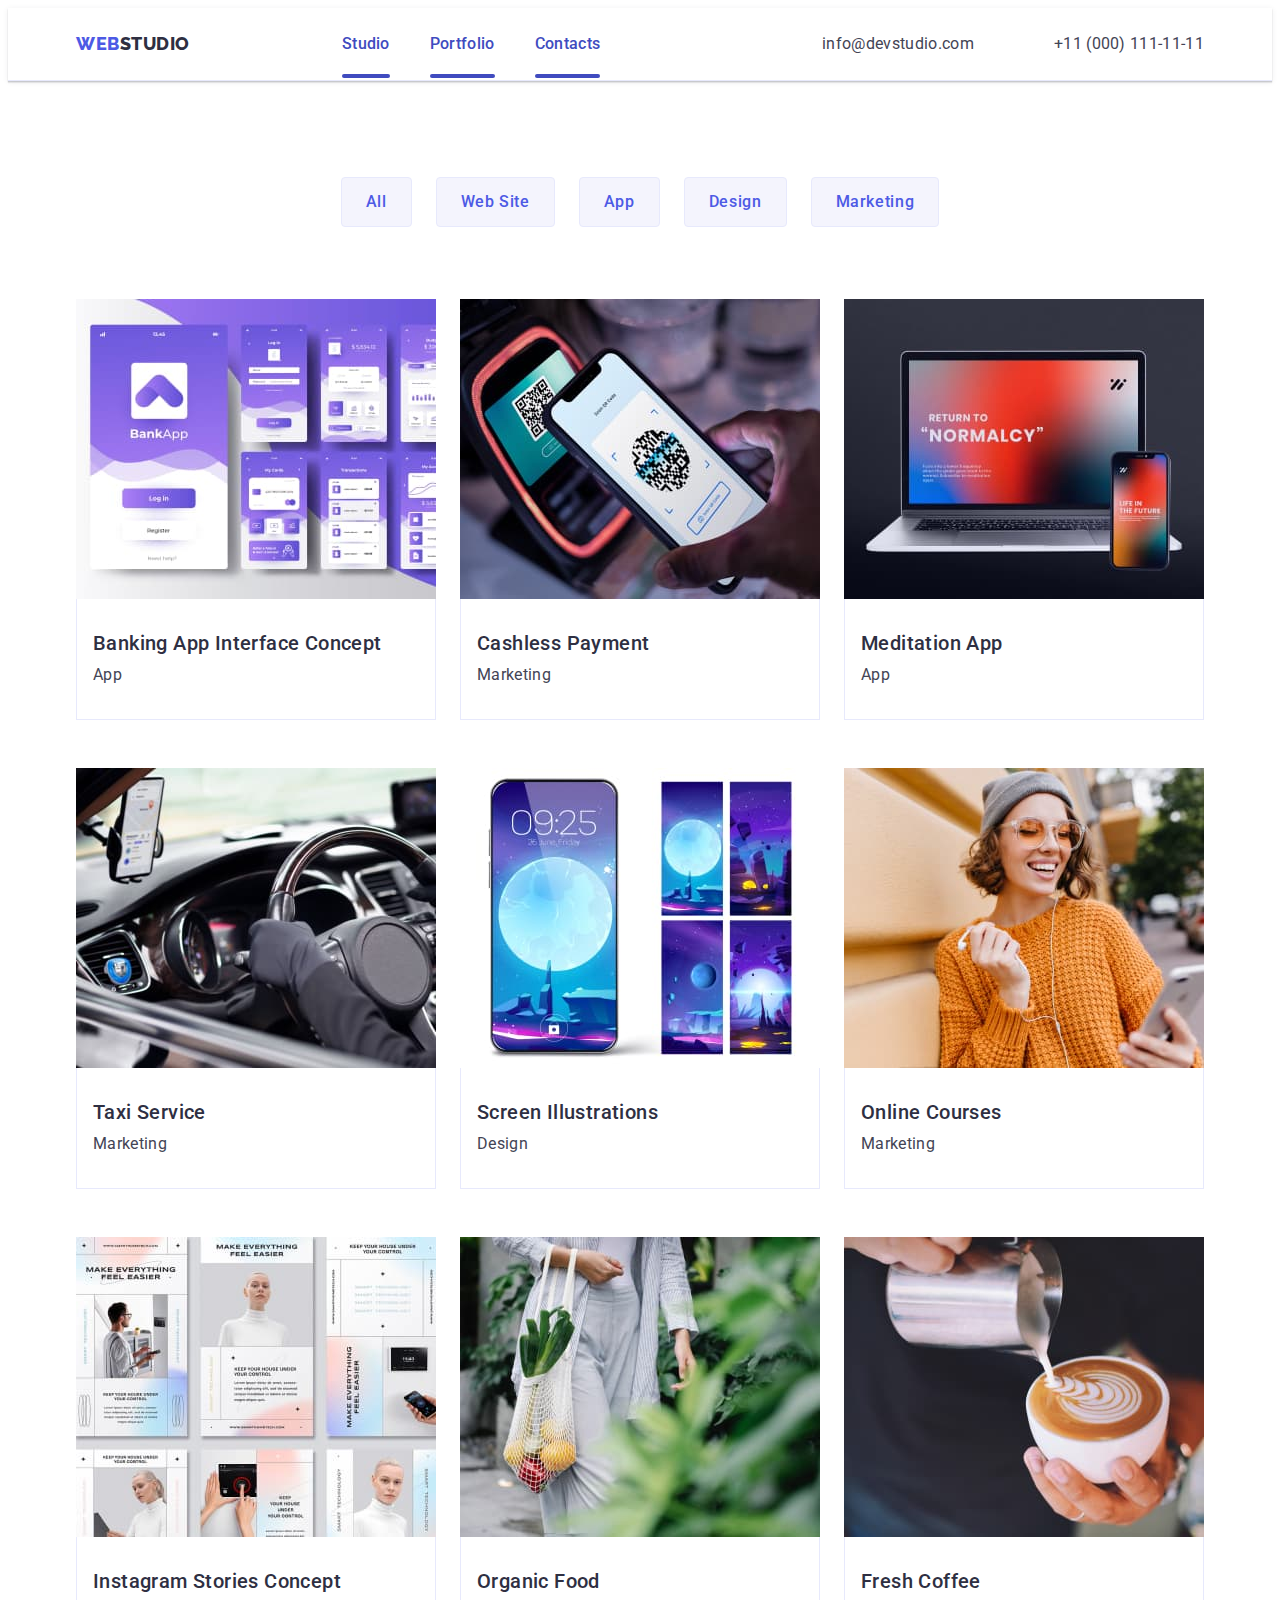
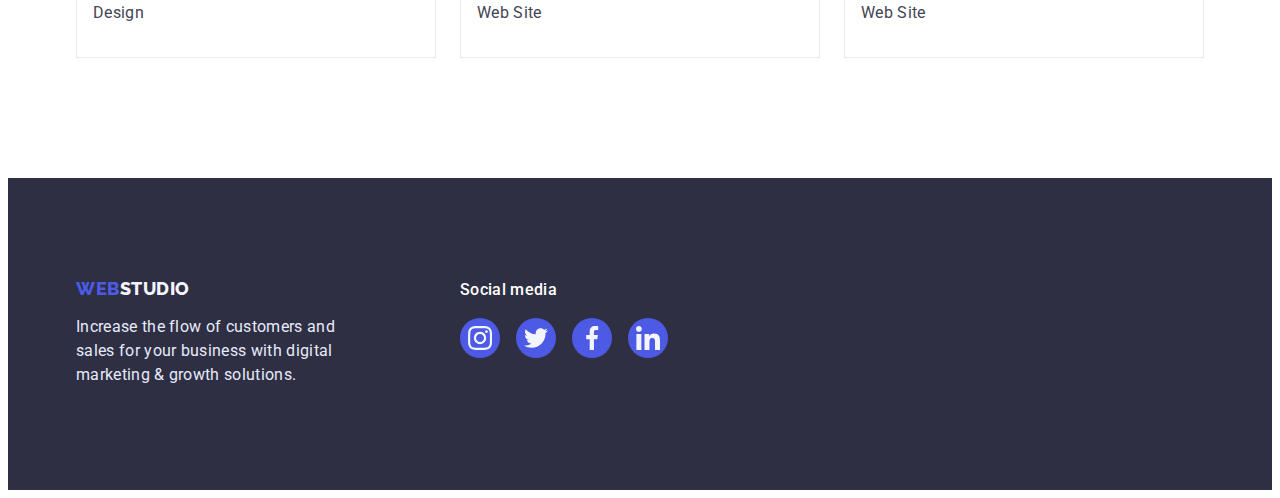
==== portfolio.html @ 4434b0e2 "Add files via upload" ====
<!DOCTYPE html>
<html lang="en">
  <head>
    <meta charset="UTF-8" />
    <meta http-equiv="X-UA-Compatible" content="IE=edge" />
    <meta name="viewport" content="width=device-width, initial-scale=1.0" />
    <title>WebStudio</title>
    <link rel="preconnect" href="https://fonts.googleapis.com" />
    <link rel="preconnect" href="https://fonts.gstatic.com" crossorigin />
    <link
      href="https://fonts.googleapis.com/css2?family=Roboto:wght@400;500;600;700&display=swap"
      rel="stylesheet"
    />
    <link rel="preconnect" href="https://fonts.googleapis.com" />
    <link rel="preconnect" href="https://fonts.gstatic.com" crossorigin />
    <link
      href="https://fonts.googleapis.com/css2?family=Raleway:wght@800&family=Roboto:wght@400;500;700&display=swap"
      rel="stylesheet"
    />
    <link
      rel="stylesheet"
      href="https://cdnjs.cloudflare.com/ajax/libs/modern-normalize/1.1.0/modern-normalize.min.css"
      integrity="sha512-wpPYUAdjBVSE4KJnH1VR1HeZfpl1ub8YT/NKx4PuQ5NmX2tKuGu6U/JRp5y+Y8XG2tV+wKQpNHVUX03MfMFn9Q=="
      crossorigin="anonymous"
      referrerpolicy="no-referrer"
    />
    <link rel="stylesheet" href="./css/styles.css" />
  </head>

  <body>
    <!-- header -->
    <header class="header">
      <div class="container header-container">
        <nav class="header-navigation">
          <a class="logo link" href="./index.html"
            >WEB <span class="logo-up-studio">Studio</span>
          </a>
          <ul class="header-list list">
            <li class="header-nav-item">
              <a class="header-nav-link link" href="./index.html">Studio</a>
            </li>
            <li class="header-nav-item">
              <a class="header-nav-link link" href="./portfolio.html"
                >Portfolio</a
              >
            </li>
            <li class="header-nav-item">
              <a class="header-nav-link link" href="">Contacts</a>
            </li>
          </ul>
        </nav>

        <address class="header-address">
          <ul class="header-list list">
            <li class="header-adrs-item">
              <a class="header-adrs-link link" href="mailto:info@devstudio.com"
                >info@devstudio.com</a
              >
            </li>
            <li class="header-adrs-item">
              <a class="header-adrs-link link" href="tel:+110001111111"
                >+11 (000) 111-11-11</a
              >
            </li>
          </ul>
        </address>
      </div>
    </header>

    <!-- main part -->
    <main>
      <!-- filter -->
      <section class="filter">
        <div class="container">
          <h1 hidden>Filter</h1>
          <ul class="filter-list list">
            <li><button class="filter-item" type="button">All</button></li>
            <li><button class="filter-item" type="button">Web Site</button></li>
            <li><button class="filter-item" type="button">App</button></li>
            <li><button class="filter-item" type="button">Design</button></li>
            <li>
              <button class="filter-item" type="button">Marketing</button>
            </li>
          </ul>

          <!-- projects -->
          <ul class="project-list list">
            <li class="project-item">
              <a class="project-link link" href="">
                <div class="project-wrapper">
                  <img
                    src="./images/portfolio-9.jpg"
                    alt="Banking App Interface Concept"
                    width="360"
                    height="300"
                  />
                  <p class="overlay">
                    14 Stylish and User-Friendly App Design Concepts · Task
                    Manager App · Calorie Tracker App · Exotic Fruit Ecommerce
                    App · Cloud Storage App
                  </p>
                </div>

                <div class="project-div">
                  <h2 class="project-head">Banking App Interface Concept</h2>
                  <p class="project-text">App</p>
                </div>
              </a>
            </li>

            <li class="project-item">
              <a href="" class="project-link link">
                <div class="project-wrapper">
                  <img
                    src="./images/portfolio-8.jpg"
                    alt="Cashless Payment"
                    width="360"
                    height="300"
                  />
                  <p class="overlay">
                    14 Stylish and User-Friendly App Design Concepts · Task
                    Manager App · Calorie Tracker App · Exotic Fruit Ecommerce
                    App · Cloud Storage App
                  </p>
                </div>

                <div class="project-div">
                  <h2 class="project-head">Cashless Payment</h2>
                  <p class="project-text">Marketing</p>
                </div>
              </a>
            </li>

            <li class="project-item">
              <a class="project-link link" href="">
                <div class="project-wrapper">
                  <img
                    src="./images/portfolio-7.jpg"
                    alt="Meditaion App"
                    width="360"
                    height="300"
                  />
                  <p class="overlay">
                    14 Stylish and User-Friendly App Design Concepts · Task
                    Manager App · Calorie Tracker App · Exotic Fruit Ecommerce
                    App · Cloud Storage App
                  </p>
                </div>
                <div class="project-div">
                  <h2 class="project-head">Meditation App</h2>
                  <p class="project-text">App</p>
                </div>
              </a>
            </li>

            <li class="project-item">
              <a class="project-link link" href="">
                <div class="project-wrapper">
                  <img
                    src="./images/portfolio-6.jpg"
                    alt="Taxi Service"
                    width="360"
                    height="300"
                  />
                  <p class="overlay">
                    14 Stylish and User-Friendly App Design Concepts · Task
                    Manager App · Calorie Tracker App · Exotic Fruit Ecommerce
                    App · Cloud Storage App
                  </p>
                </div>
                <div class="project-div">
                  <h2 class="project-head">Taxi Service</h2>
                  <p class="project-text">Marketing</p>
                </div>
              </a>
            </li>

            <li class="project-item">
              <a class="project-link link" href="">
                <div class="project-wrapper">
                  <img
                    src="./images/portfolio-5.jpg"
                    alt="Screen Illustrations"
                    width="360"
                    height="300"
                  />
                  <p class="overlay">
                    14 Stylish and User-Friendly App Design Concepts · Task
                    Manager App · Calorie Tracker App · Exotic Fruit Ecommerce
                    App · Cloud Storage App
                  </p>
                </div>
                <div class="project-div">
                  <h2 class="project-head">Screen Illustrations</h2>
                  <p class="project-text">Design</p>
                </div>
              </a>
            </li>
            <li class="project-item">
              <a class="project-link link" href="">
                <div class="project-wrapper">
                  <img
                    src="./images/portfolio-4.jpg"
                    alt="Online Courses"
                    width="360"
                    height="300"
                  />
                  <p class="overlay">
                    14 Stylish and User-Friendly App Design Concepts · Task
                    Manager App · Calorie Tracker App · Exotic Fruit Ecommerce
                    App · Cloud Storage App
                  </p>
                </div>
                <div class="project-div">
                  <h2 class="project-head">Online Courses</h2>
                  <p class="project-text">Marketing</p>
                </div>
              </a>
            </li>
            <li class="project-item">
              <a class="project-link link" href="">
                <div class="project-wrapper">
                  <img
                    src="./images/portfolio-3.jpg"
                    alt="Instagram Stories Concept"
                    width="360"
                    height="300"
                  />
                  <p class="overlay">
                    14 Stylish and User-Friendly App Design Concepts · Task
                    Manager App · Calorie Tracker App · Exotic Fruit Ecommerce
                    App · Cloud Storage App
                  </p>
                </div>
                <div class="project-div">
                  <h2 class="project-head">Instagram Stories Concept</h2>
                  <p class="project-text">Design</p>
                </div>
              </a>
            </li>
            <li class="project-item">
              <a class="project-link link" href="">
                <div class="project-wrapper">
                  <img
                    src="./images/portfolio-2.jpg"
                    alt="Organic Food"
                    width="360"
                    height="300"
                  />
                  <p class="overlay">
                    14 Stylish and User-Friendly App Design Concepts · Task
                    Manager App · Calorie Tracker App · Exotic Fruit Ecommerce
                    App · Cloud Storage App
                  </p>
                </div>
                <div class="project-div">
                  <h2 class="project-head">Organic Food</h2>
                  <p class="project-text">Web Site</p>
                </div>
              </a>
            </li>

            <li class="project-item">
              <a class="project-link link" href="">
                <div class="project-wrapper">
                  <img
                    src="./images/portfolio-1.jpg"
                    alt="Fresh Coffee"
                    width="360"
                    height="300"
                  />
                  <p class="overlay">
                    14 Stylish and User-Friendly App Design Concepts · Task
                    Manager App · Calorie Tracker App · Exotic Fruit Ecommerce
                    App · Cloud Storage App
                  </p>
                </div>
                <div class="project-div">
                  <h2 class="project-head">Fresh Coffee</h2>
                  <p class="project-text">Web Site</p>
                </div>
              </a>
            </li>
          </ul>
        </div>
      </section>
    </main>

    <!-- footer -->
    <footer class="footer">
      <div class="footer-container container">
        <div class="footer-div">
          <a class="logo link footer-logo" href="./index.html"
            >WEB <span class="logo-down-studio">Studio</span>
          </a>
          <p class="footer-par">
            Increase the flow of customers and sales for your business with
            digital marketing & growth solutions.
          </p>
        </div>

        <div class="footer-soc">
          <p class="soc-text">Social media</p>
          <ul class="footer-social-list list">
            <li class="footer-social-item">
              <a href="#" class="footer-social-link">
                <svg class="footer-social-icon" width="24" height="24">
                  <use href="./images/icons.svg#icon-instagram-2"></use>
                </svg>
              </a>
            </li>
            <li class="footer-social-item">
              <a href="#" class="footer-social-link">
                <svg class="footer-social-icon" width="24" height="24">
                  <use href="./images/icons.svg#icon-twitter-1"></use>
                </svg>
              </a>
            </li>
            <li class="footer-social-item">
              <a href="#" class="footer-social-link">
                <svg class="footer-social-icon" width="24" height="24">
                  <use href="./images/icons.svg#icon-facebook-1"></use>
                </svg>
              </a>
            </li>
            <li class="footer-social-item">
              <a href="#" class="footer-social-link">
                <svg class="footer-social-icon" width="24" height="24">
                  <use href="./images/icons.svg#icon-linkedin-1"></use>
                </svg>
              </a>
            </li>
          </ul>
        </div>
      </div>
    </footer>
  </body>
</html>
---- css/styles.css ----
* {
  box-sizing: border-box;
}

:root {
}

p,
h1,
h2,
h3,
h4,
h5,
h6 {
  margin: 0;
}

ul {
  margin: 0;
  padding-left: 0;
}

button {
  cursor: pointer;
}

address {
  font-style: normal;
}

img {
  display: block;
}

body {
  font-family: "Roboto", sans-serif;
  color: #434455;
  background-color: #ffffff;
}

.container {
  width: 1158px;
  padding-left: 15px;
  padding-right: 15px;
  margin: 0 auto;
}

.section {
  padding-top: 120px;
  padding-bottom: 120px;
}

/* Studio */
/* -------------HEADER------------- */

.header {
  display: flex;
  border-bottom: 1px solid #e7e9fc;
  box-shadow: 0px 2px 1px rgba(46, 47, 66, 0.08),
    0px 1px 1px rgba(46, 47, 66, 0.16), 0px 1px 6px rgba(46, 47, 66, 0.08);
}

.header-navigation {
  display: flex;
  align-items: center;
  margin-right: auto;
}

.header-container {
  display: flex;
  align-items: center;
}

.logo {
  font-family: "Raleway", sans-serif;
  font-style: normal;
  font-weight: 800;
  font-size: 18px;
  line-height: 1.17;
  display: flex;
  align-items: center;
  letter-spacing: 0.03em;
  text-transform: uppercase;
  color: #4d5ae5;
  margin-right: 76px;
}

.logo-up-studio {
  font-family: "Raleway", sans-serif;
  font-style: normal;
  font-weight: 800;
  font-size: 18px;
  line-height: 1.17;
  display: flex;
  align-items: center;
  letter-spacing: 0.03em;
  text-transform: uppercase;
  color: #2e2f42;
  margin-right: 76px;
}

.header-list {
  height: 72px;
  gap: 40px;
  display: flex;
  align-items: center;
}

.list {
  list-style: none;
}

.link {
  text-decoration: none;
}

.header-nav-link {
  position: relative;
  font-style: normal;
  font-weight: 500;
  font-size: 16px;
  line-height: 1.5;
  letter-spacing: 0.02em;
  color: #404bbf;
  padding: 24px 0;
  transition: color 250ms cubic-bezier(0.4, 0, 0.2, 1);
}

.header-nav-link:hover,
.header-nav-link:focus {
  font-style: normal;
  font-weight: 500;
  font-size: 16px;
  line-height: 1.5;
  letter-spacing: 0.02em;
  color: #404bbf;
}

.header-nav-link::after {
  content: "";
  position: absolute;
  left: 0;
  bottom: -1px;
  width: 100%;
  height: 4px;
  margin: 0;
  background-color: #404bbf;
  border-radius: 2px;
}

.header-nav-link::after {
  content: "";
  position: absolute;
  left: 0;
  bottom: -1px;
  width: 100%;
  height: 4px;
  margin: 0;
  background-color: #404bbf;
  border-radius: 2px;
}

.header-address {
  font-style: normal;
}

.header-adrs-item {
  margin-right: 40px;
}

.header-adrs-item:last-child {
  margin-right: 0;
}

.header-adrs-link {
  font-style: normal;
  font-weight: 400;
  font-size: 16px;
  line-height: 1.5;
  letter-spacing: 0.02em;
  color: #434455;
  transition: color 250ms cubic-bezier(0.4, 0, 0.2, 1);
}

.header-adrs-link:is(:hover, :focus) {
  font-style: normal;
  font-weight: 400;
  font-size: 16px;
  line-height: 1.5;
  letter-spacing: 0.02em;
  color: #404bbf;
}

/* -----------HERO------------- */

.hero {
  max-width: 1440px;
  margin: 0 auto;
  background-image: linear-gradient(
      rgba(46, 47, 66, 0.7),
      rgba(46, 47, 66, 0.7)
    ),
    url("../images/people-office-1.jpg");
  background-repeat: no-repeat;
  background-position: center;
  background-size: cover;
}

.hero-container {
  display: flex;
  flex-direction: column;
  align-items: center;
  padding: 188px 0;
}

.hero-header {
  font-style: normal;
  max-width: 496px;
  font-size: 56px;
  line-height: 1.07;
  text-align: center;
  letter-spacing: 0.02em;
  color: #ffffff;
  /* margin-bottom: 48px; */
  padding-bottom: 48px;
  /* padding-left: 316px;
  padding-right: 316px; */
}

.hero-button {
  font-family: inherit;
  font-weight: 500;
  font-size: 16px;
  line-height: 1.5;
  min-width: 169px;
  height: 56px;
  padding: 16px 32px;
  margin-left: 478px;
  margin-right: 478px;
  letter-spacing: 0.04em;
  color: #ffffff;
  background: #4d5ae5;
  box-shadow: 0px 4px 4px rgba(0, 0, 0, 0.15);
  border: none;
  border-radius: 4px;
  cursor: pointer;
  display: block;
  transition: background-color 250ms cubic-bezier(0.4, 0, 0.2, 1);
}

.hero-button:is(:hover, :focus) {
  background-color: #404bbf;
}

/* -----------SECTION 1------------- */

#section-first {
  padding-top: 120px;
  padding-bottom: 0;
}

.svg-item {
  width: 264px;
  height: 112px;
  background: #f4f4fd;
  border-radius: 4px;
  margin-bottom: 8px;
  display: flex;
  align-items: center;
  justify-content: center;
  background-repeat: no-repeat;
  background-position: center center;
}

.first-list {
  display: flex;
  gap: 24px;
}

.first-header {
  font-style: normal;
  font-weight: 500;
  font-size: 20px;
  line-height: 1.2;
  letter-spacing: 0.02em;
  color: #2e2f42;
  margin-bottom: 8px;
}

.first-par {
  width: 264px;
  font-size: 16px;
  line-height: 1.5;
  letter-spacing: 0.02em;
  color: #434455;
}

/* -----------SECTION 2------------- */

#section-second {
  padding-bottom: 120;
}

.second-head {
  font-style: normal;
  font-size: 36px;
  line-height: 1.11;
  text-align: center;
  letter-spacing: 0.02em;
  text-transform: capitalize;
  color: #2e2f42;
  margin-bottom: 72px;
}

.second-list {
  display: flex;
  gap: 24px;
}

.second-item {
  width: calc((100% - 48px) / 3);
}

.second-img {
  padding: 0px;
  border: 1px solid #e7e9fc;
}

/* -----------SECTION 3------------- */

#section-third {
  background: #f4f4fd;
  padding-top: 120px;
}

.third-list {
  display: flex;
  justify-content: center;
  gap: 24px;
}

.third-head {
  font-style: normal;
  font-size: 36px;
  line-height: 1.11;
  text-align: center;
  letter-spacing: 0.02em;
  text-transform: capitalize;
  color: #2e2f42;
  margin-bottom: 72px;
}

.third-item {
  width: calc((100% - 72px) / 4);
  background-color: #ffffff;
  display: flex;
  flex-direction: column;
  align-items: center;
  box-shadow: 0px 1px 6px rgba(46, 47, 66, 0.08),
    0px 1px 1px rgba(46, 47, 66, 0.16), 0px 2px 1px rgba(46, 47, 66, 0.08);
  border-radius: 0px 0px 4px 4px;
}

.third-text {
  min-width: 232px;
  padding: 32px 16px;
  display: flex;
  flex-direction: column;
}

.third-header {
  font-style: normal;
  font-weight: 500;
  font-size: 20px;
  line-height: 1.2;
  text-align: center;
  letter-spacing: 0.02em;
  color: #2e2f42;
  margin-bottom: 8px;
}

.third-par {
  font-size: 16px;
  line-height: 1.5;
  text-align: center;
  letter-spacing: 0.02em;
  color: #434455;
  margin-bottom: 8px;
}

.social-list {
  height: 40px;
  display: flex;
  align-items: center;
  justify-content: center;
  gap: 24px;
}

.social-list-link {
  width: 40px;
  height: 40px;
  background-color: #4d5ae5;
  padding: 12px;
  border-radius: 50%;
  display: inline-block;
  display: flex;
  align-items: center;
  justify-content: center;
  transition: background-color 250ms cubic-bezier(0.4, 0, 0.2, 1);
}

.social-list-link:is(:hover, :focus) {
  background-color: #404bbf;
}

.social-list-icon {
  fill: #f4f4fd;
}

/* ----------SECTION 4----------- */

.fourth-head {
  font-style: normal;
  font-size: 36px;
  line-height: 1.11;
  text-align: center;
  letter-spacing: 0.02em;
  text-transform: capitalize;
  color: #2e2f42;
  margin-bottom: 72px;
}

.fourth-list {
  display: flex;
  align-items: center;
  gap: 24px;
}

.fourth-item {
  width: calc((100% - 120px) / 6);
  height: 88px;
}

.fourth-link {
  width: 100%;
  height: 100%;
  border: 1px solid #8e8f99;
  border-radius: 4px;
  display: flex;
  justify-content: center;
  align-items: center;
  color: #8e8f99;
  transition: border-color 250ms cubic-bezier(0.4, 0, 0.2, 1),
    color 250ms cubic-bezier(0.4, 0, 0.2, 1);
}

.fourth-link:is(:hover, :focus) {
  border-color: #404bbf;
  color: #404bbf;
}

.fourth-svgs {
  width: 100%;
  height: 100%;
  fill: currentColor;
}

/* -----------FOOTER------------- */

.footer {
  background: #2e2f42;
  height: 312px;
  padding: 100px 0;
  margin: 0 auto;
}

.footer-container {
  display: flex;
  align-items: baseline;
}

.footer-div {
  height: 112px;
  margin-right: 120px;
}

.footer-logo {
  margin-bottom: 16px;
}

.logo-down-studio {
  font-family: "Raleway", sans-serif;
  font-style: normal;
  font-weight: 800;
  font-size: 18px;
  line-height: 1.17;
  display: flex;
  align-items: center;
  letter-spacing: 0.03em;
  text-transform: uppercase;
  color: #f4f4fd;
}

.footer-par {
  max-width: 264px;
  font-size: 16px;
  line-height: 1.5;
  letter-spacing: 0.02em;
  color: #e7e9fc;
  margin-top: 16px;
}

.soc-text {
  font-style: normal;
  font-weight: 500;
  font-size: 16px;
  line-height: 1.5;
  letter-spacing: 0.02em;
  color: #ffffff;
  margin-bottom: 16px;
}

.footer-social-list {
  gap: 16px;
  height: 40px;
  display: flex;
  align-items: center;
}

.footer-social-item {
  width: 40px;
  height: 40px;
}

.footer-social-link {
  width: 100%;
  height: 100%;
  background-color: #4d5ae5;
  border-radius: 50%;
  padding: 8px;
  display: flex;
  align-items: center;
  justify-content: center;
  transition: background-color 250ms cubic-bezier(0.4, 0, 0.2, 1);
}

.footer-social-link:is(:hover, :focus) {
  background-color: #31d0aa;
}

.footer-social-icon {
  fill: #f4f4fd;
}

/* Portfolio */
/* -----------FILTER------------- */

.filter {
  padding: 96px 0 120px;
}

.filter-list {
  display: flex;
  flex-direction: row;
  margin-bottom: 72px;
  justify-content: center;
  gap: 24px;
}

.filter-item {
  font-family: "Roboto", sans-serif;
  font-style: normal;
  font-weight: 500;
  font-size: 16px;
  line-height: 1.5;
  display: flex;
  align-items: center;
  text-align: center;
  letter-spacing: 0.04em;
  background: #f4f4fd;
  color: #4d5ae5;
  border: 1px solid #e7e9fc;
  border-radius: 4px;
  padding: 12px 24px;
  transition: color 250ms cubic-bezier(0.4, 0, 0.2, 1),
    background-color 250ms cubic-bezier(0.4, 0, 0.2, 1),
    border-color 250ms cubic-bezier(0.4, 0, 0.2, 1),
    box-shadow 250ms cubic-bezier(0.4, 0, 0.2, 1);
}

.filter-item:is(:hover, :focus) {
  font-family: "Roboto", sans-serif;
  font-style: normal;
  font-weight: 500;
  font-size: 16px;
  line-height: 1.5;
  display: flex;
  align-items: center;
  text-align: center;
  letter-spacing: 0.04em;
  background-color: #404bbf;
  color: #ffffff;
  cursor: pointer;
  border: 1px solid transparent;
  box-shadow: 0px 3px 1px rgba(0, 0, 0, 0.1), 0px 2px 1px rgba(0, 0, 0, 0.08),
    0px 2px 2px rgba(0, 0, 0, 0.12);
}

/* -----------PROJECTS------------- */

.project-list {
  display: flex;
  flex-wrap: wrap;
  margin-top: 72px;
  column-gap: 24px;
  row-gap: 48px;
}

.project-item {
  width: calc((100% - 48px) / 3);
}

.project-link {
  display: block;
  box-shadow: none;
  transition: box-shadow 250ms cubic-bezier(0.4, 0, 0.2, 1);
}

.project-link:is(:hover, :focus) {
  box-shadow: 0px 1px 6px rgba(46, 47, 66, 0.08),
    0px 1px 1px rgba(46, 47, 66, 0.16), 0px 2px 1px rgba(46, 47, 66, 0.08);
}

.project-div {
  padding: 32px 16px;
  border: 1px solid #e7e9fc;
  border-top: none;
}

.project-head {
  font-style: normal;
  font-weight: 500;
  font-size: 20px;
  line-height: 1.2;
  letter-spacing: 0.02em;
  color: #2e2f42;
  margin-bottom: 8px;
}

.project-text {
  font-size: 16px;
  line-height: 1.5;
  letter-spacing: 0.02em;
  color: #434455;
}

/* --------ANIMATION------------ */

.project-wrapper {
  position: relative;
  overflow: hidden;
}

.overlay {
  position: absolute;
  top: 0;
  left: 0;
  width: 100%;
  height: 100%;
  padding: 40px 32px;
  background-color: #4d5ae5;
  color: #fff;
  font-style: normal;
  font-weight: 400;
  font-size: 16px;
  line-height: 1.5;
  letter-spacing: 0.02em;
  color: #f4f4fd;
  overflow: auto;
  transform: translateY(100%);
  transition: transform 250ms cubic-bezier(0.4, 0, 0.2, 1);
}

.project-link:focus .overlay {
  transform: translateY(0%);
}

.project-link:hover .overlay {
  transform: translateY(0%);
}

/* ---------BACKDROP-MODAL---------- */

.backdrop {
  position: fixed;
  top: 0;
  left: 0;
  width: 100%;
  height: 100%;
  background: rgba(46, 47, 66, 0.4);
  opacity: 1;
  visibility: visible;
  pointer-events: auto;
  transition: opacity 250ms cubic-bezier(0.4, 0, 0.2, 1),
    visibility 250ms cubic-bezier(0.4, 0, 0.2, 1);
}

.modal {
  position: absolute;
  width: 408px;
  min-height: 584px;
  top: 50%;
  left: 50%;
  transform: translate(-50%, -50%);
  background: #fcfcfc;
  box-shadow: 0px 1px 1px rgba(0, 0, 0, 0.14), 0px 1px 3px rgba(0, 0, 0, 0.12),
    0px 2px 1px rgba(0, 0, 0, 0.2);
  border-radius: 4px;
  display: flex;
  justify-content: flex-end;
  transition: transform 250ms cubic-bezier(0.4, 0, 0.2, 1);
}

.modal-close-btn {
  position: absolute;
  padding: 0;
  top: 24px;
  right: 24px;
  border: none;
  width: 24px;
  height: 24px;
  background-color: #e7e9fc;
  border: 1px solid rgba(0, 0, 0, 0.1);
  border-radius: 50%;
  display: flex;
  align-items: center;
  justify-content: center;
  transition: background-color 250ms cubic-bezier(0.4, 0, 0.2, 1),
    border 250ms cubic-bezier(0.4, 0, 0.2, 1);
}
.modal-close-btn:hover,
.modal-close-btn:focus {
  background-color: #404bbf;
  border: none;
}

.modal-close-btn:hover .modal-icon,
.modal-close-btn:focus .modal-icon {
  fill: #ffffff;
}

.modal-icon {
  fill: #2e2f42;
  border: none;
  border-radius: 50%;
  transition: fill 250ms cubic-bezier(0.4, 0, 0.2, 1);
}

.is-hidden {
  opacity: 0;
  visibility: hidden;
  pointer-events: none;
}

/* пример смены цвета при наведении на елемент
.header-link:hover{
    color: blue;
} 
пример смены цвета при зажимании елемента
.header-link:focus{
  color: blue;
}
это же, но компактнее
.header-link:is(:hover, :focus) {
  color: blue;
}

или
.header-link:hover,
.header-link:focus {
  color: blue;
}

У рядкових і рядково-блокових елементів є 
правий або, у разі зображень, нижній проміжок. 
Це не margin або padding, а буквально порожнє 
місце - особливість того, як браузер розташовує 
рядковий контент в рядку.

Проміжок рядкових елементів
Величина цього проміжку визначається розміром 
тексту найближчого предка з явно встановленим 
значенням або, якщо такий предок відсутній, 
використовується розмір шрифту браузера за 
замовчуванням - 16px. Тому у кнопок, посилань, 
спанів, полів введення та інших рядкових 
елементів за замовчуванням буде проміжок 
4px - 1/4 розміру шрифту найближчого предка.
*/
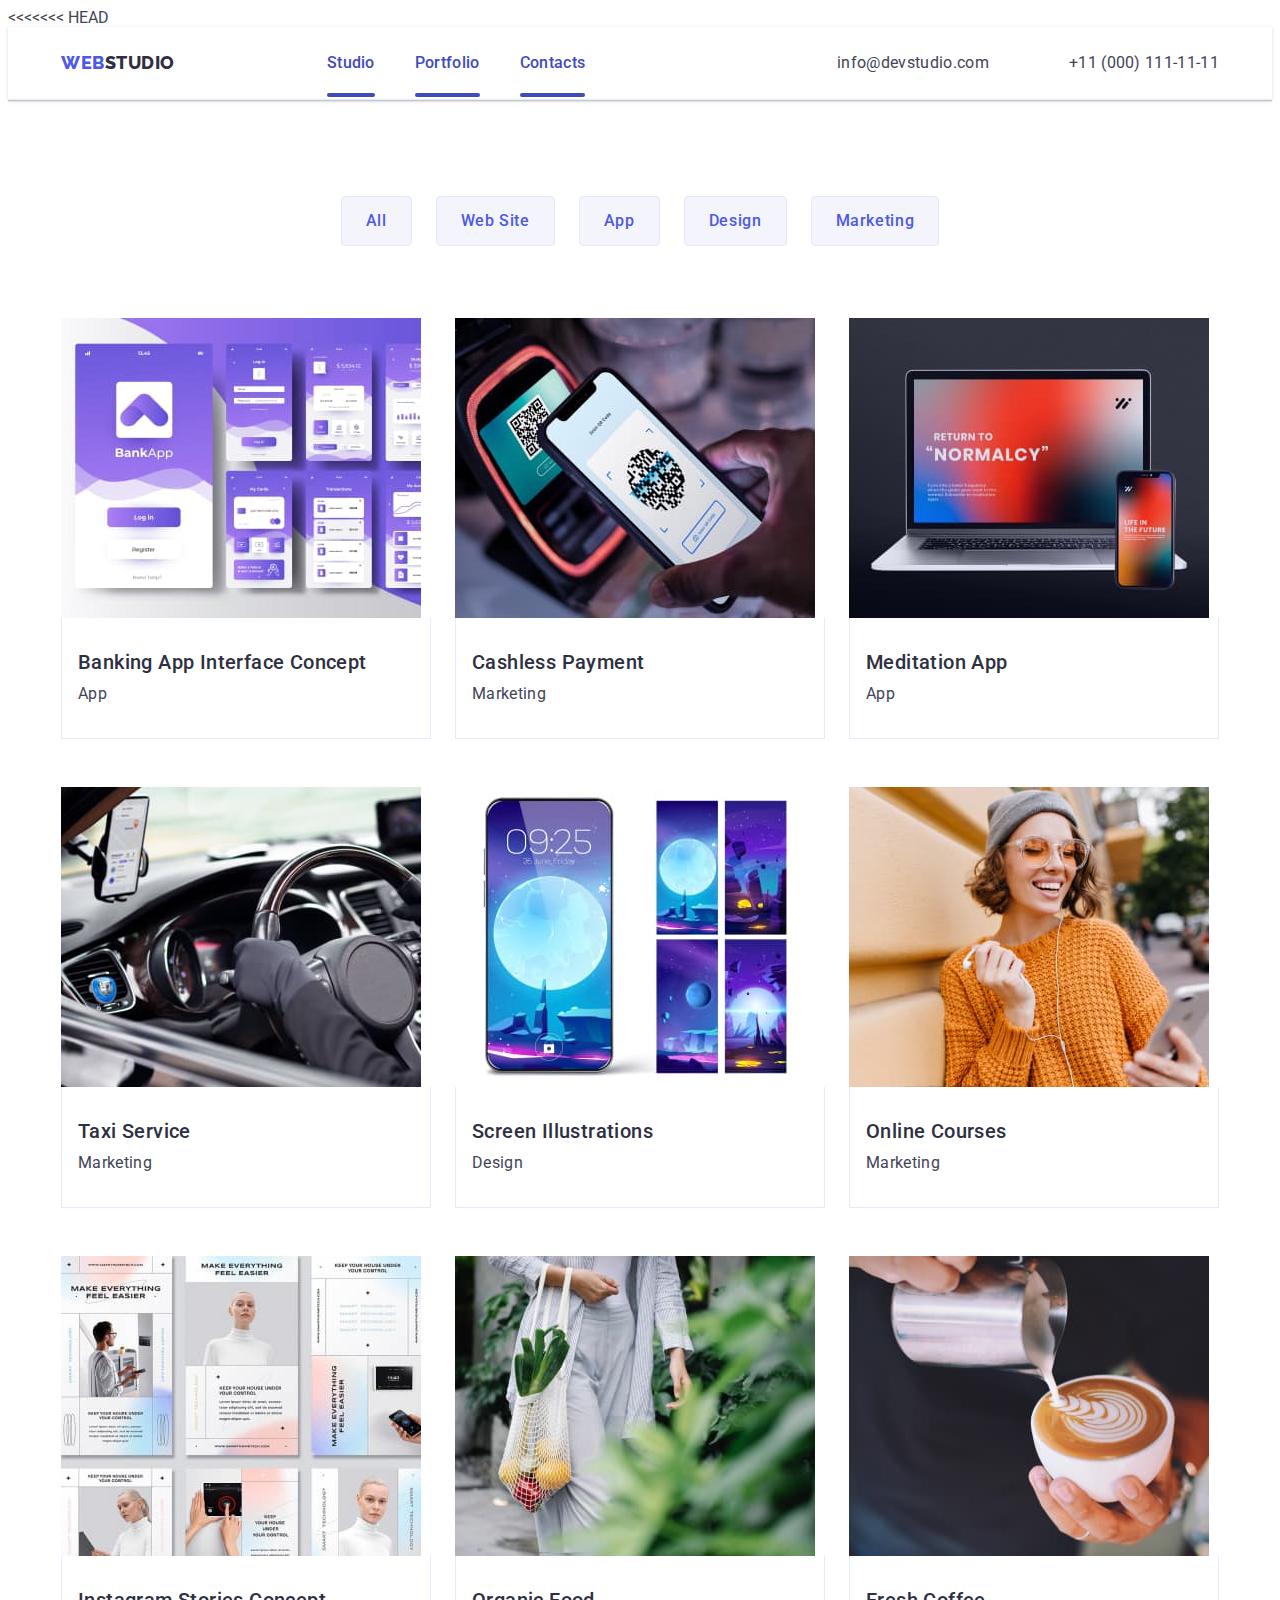
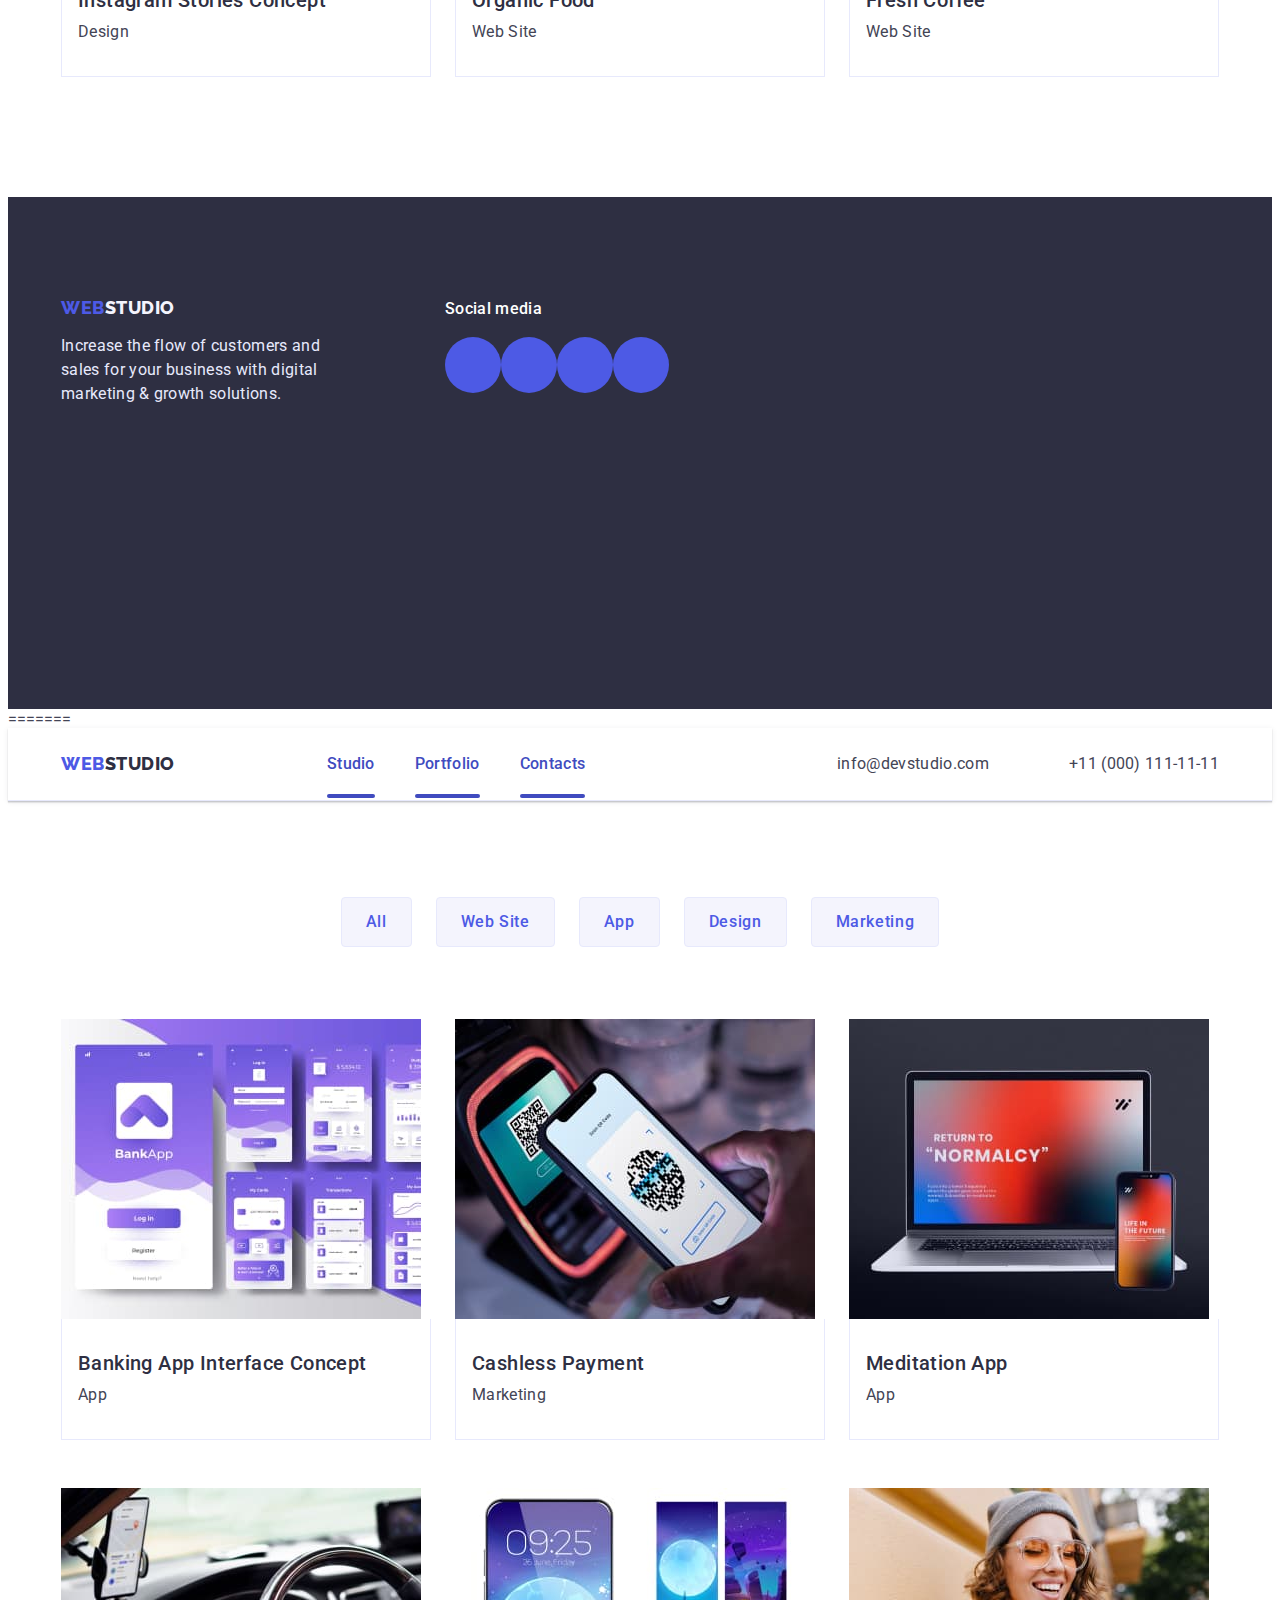
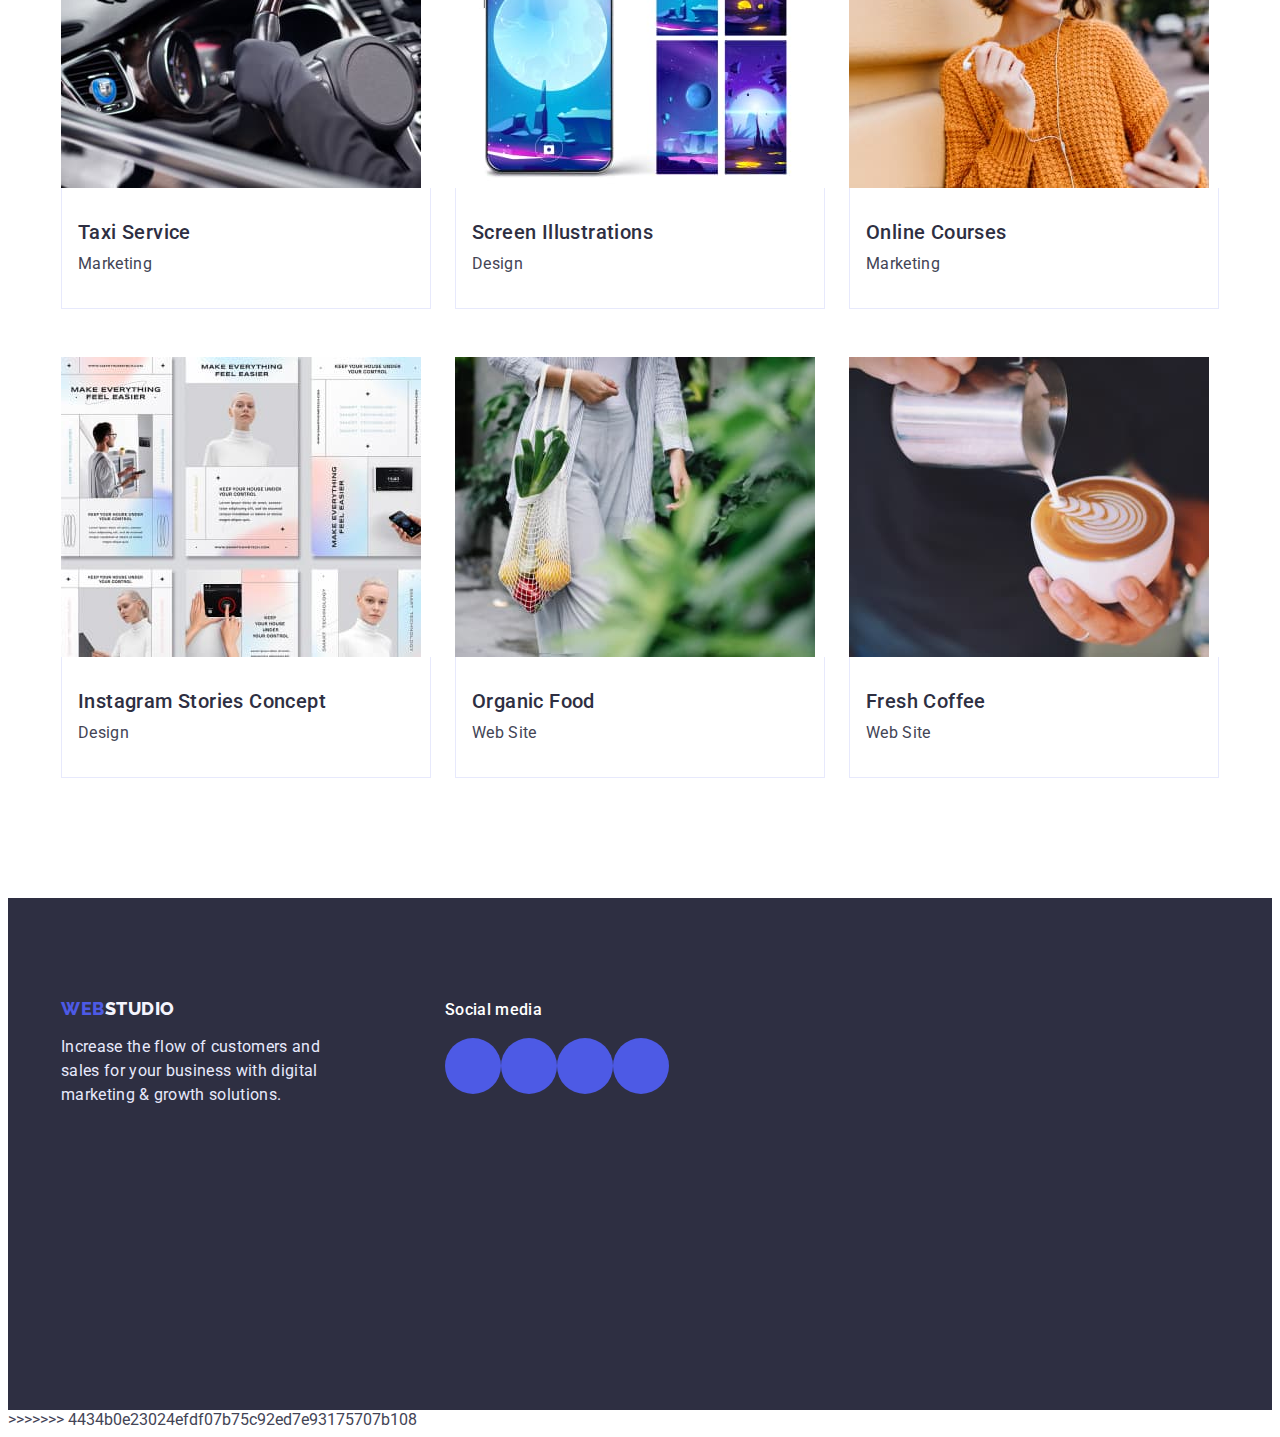
==== commit e4f2fb1c: "Merge branch 'main' of https://github.com/Volerian/goit-markup-hw-06" ====
--- a/portfolio.html
+++ b/portfolio.html
@@ -1,338 +1,679 @@
-<!DOCTYPE html>
-<html lang="en">
-  <head>
-    <meta charset="UTF-8" />
-    <meta http-equiv="X-UA-Compatible" content="IE=edge" />
-    <meta name="viewport" content="width=device-width, initial-scale=1.0" />
-    <title>WebStudio</title>
-    <link rel="preconnect" href="https://fonts.googleapis.com" />
-    <link rel="preconnect" href="https://fonts.gstatic.com" crossorigin />
-    <link
-      href="https://fonts.googleapis.com/css2?family=Roboto:wght@400;500;600;700&display=swap"
-      rel="stylesheet"
-    />
-    <link rel="preconnect" href="https://fonts.googleapis.com" />
-    <link rel="preconnect" href="https://fonts.gstatic.com" crossorigin />
-    <link
-      href="https://fonts.googleapis.com/css2?family=Raleway:wght@800&family=Roboto:wght@400;500;700&display=swap"
-      rel="stylesheet"
-    />
-    <link
-      rel="stylesheet"
-      href="https://cdnjs.cloudflare.com/ajax/libs/modern-normalize/1.1.0/modern-normalize.min.css"
-      integrity="sha512-wpPYUAdjBVSE4KJnH1VR1HeZfpl1ub8YT/NKx4PuQ5NmX2tKuGu6U/JRp5y+Y8XG2tV+wKQpNHVUX03MfMFn9Q=="
-      crossorigin="anonymous"
-      referrerpolicy="no-referrer"
-    />
-    <link rel="stylesheet" href="./css/styles.css" />
-  </head>
-
-  <body>
-    <!-- header -->
-    <header class="header">
-      <div class="container header-container">
-        <nav class="header-navigation">
-          <a class="logo link" href="./index.html"
-            >WEB <span class="logo-up-studio">Studio</span>
-          </a>
-          <ul class="header-list list">
-            <li class="header-nav-item">
-              <a class="header-nav-link link" href="./index.html">Studio</a>
-            </li>
-            <li class="header-nav-item">
-              <a class="header-nav-link link" href="./portfolio.html"
-                >Portfolio</a
-              >
-            </li>
-            <li class="header-nav-item">
-              <a class="header-nav-link link" href="">Contacts</a>
-            </li>
-          </ul>
-        </nav>
-
-        <address class="header-address">
-          <ul class="header-list list">
-            <li class="header-adrs-item">
-              <a class="header-adrs-link link" href="mailto:info@devstudio.com"
-                >info@devstudio.com</a
-              >
-            </li>
-            <li class="header-adrs-item">
-              <a class="header-adrs-link link" href="tel:+110001111111"
-                >+11 (000) 111-11-11</a
-              >
-            </li>
-          </ul>
-        </address>
-      </div>
-    </header>
-
-    <!-- main part -->
-    <main>
-      <!-- filter -->
-      <section class="filter">
-        <div class="container">
-          <h1 hidden>Filter</h1>
-          <ul class="filter-list list">
-            <li><button class="filter-item" type="button">All</button></li>
-            <li><button class="filter-item" type="button">Web Site</button></li>
-            <li><button class="filter-item" type="button">App</button></li>
-            <li><button class="filter-item" type="button">Design</button></li>
-            <li>
-              <button class="filter-item" type="button">Marketing</button>
-            </li>
-          </ul>
-
-          <!-- projects -->
-          <ul class="project-list list">
-            <li class="project-item">
-              <a class="project-link link" href="">
-                <div class="project-wrapper">
-                  <img
-                    src="./images/portfolio-9.jpg"
-                    alt="Banking App Interface Concept"
-                    width="360"
-                    height="300"
-                  />
-                  <p class="overlay">
-                    14 Stylish and User-Friendly App Design Concepts · Task
-                    Manager App · Calorie Tracker App · Exotic Fruit Ecommerce
-                    App · Cloud Storage App
-                  </p>
-                </div>
-
-                <div class="project-div">
-                  <h2 class="project-head">Banking App Interface Concept</h2>
-                  <p class="project-text">App</p>
-                </div>
-              </a>
-            </li>
-
-            <li class="project-item">
-              <a href="" class="project-link link">
-                <div class="project-wrapper">
-                  <img
-                    src="./images/portfolio-8.jpg"
-                    alt="Cashless Payment"
-                    width="360"
-                    height="300"
-                  />
-                  <p class="overlay">
-                    14 Stylish and User-Friendly App Design Concepts · Task
-                    Manager App · Calorie Tracker App · Exotic Fruit Ecommerce
-                    App · Cloud Storage App
-                  </p>
-                </div>
-
-                <div class="project-div">
-                  <h2 class="project-head">Cashless Payment</h2>
-                  <p class="project-text">Marketing</p>
-                </div>
-              </a>
-            </li>
-
-            <li class="project-item">
-              <a class="project-link link" href="">
-                <div class="project-wrapper">
-                  <img
-                    src="./images/portfolio-7.jpg"
-                    alt="Meditaion App"
-                    width="360"
-                    height="300"
-                  />
-                  <p class="overlay">
-                    14 Stylish and User-Friendly App Design Concepts · Task
-                    Manager App · Calorie Tracker App · Exotic Fruit Ecommerce
-                    App · Cloud Storage App
-                  </p>
-                </div>
-                <div class="project-div">
-                  <h2 class="project-head">Meditation App</h2>
-                  <p class="project-text">App</p>
-                </div>
-              </a>
-            </li>
-
-            <li class="project-item">
-              <a class="project-link link" href="">
-                <div class="project-wrapper">
-                  <img
-                    src="./images/portfolio-6.jpg"
-                    alt="Taxi Service"
-                    width="360"
-                    height="300"
-                  />
-                  <p class="overlay">
-                    14 Stylish and User-Friendly App Design Concepts · Task
-                    Manager App · Calorie Tracker App · Exotic Fruit Ecommerce
-                    App · Cloud Storage App
-                  </p>
-                </div>
-                <div class="project-div">
-                  <h2 class="project-head">Taxi Service</h2>
-                  <p class="project-text">Marketing</p>
-                </div>
-              </a>
-            </li>
-
-            <li class="project-item">
-              <a class="project-link link" href="">
-                <div class="project-wrapper">
-                  <img
-                    src="./images/portfolio-5.jpg"
-                    alt="Screen Illustrations"
-                    width="360"
-                    height="300"
-                  />
-                  <p class="overlay">
-                    14 Stylish and User-Friendly App Design Concepts · Task
-                    Manager App · Calorie Tracker App · Exotic Fruit Ecommerce
-                    App · Cloud Storage App
-                  </p>
-                </div>
-                <div class="project-div">
-                  <h2 class="project-head">Screen Illustrations</h2>
-                  <p class="project-text">Design</p>
-                </div>
-              </a>
-            </li>
-            <li class="project-item">
-              <a class="project-link link" href="">
-                <div class="project-wrapper">
-                  <img
-                    src="./images/portfolio-4.jpg"
-                    alt="Online Courses"
-                    width="360"
-                    height="300"
-                  />
-                  <p class="overlay">
-                    14 Stylish and User-Friendly App Design Concepts · Task
-                    Manager App · Calorie Tracker App · Exotic Fruit Ecommerce
-                    App · Cloud Storage App
-                  </p>
-                </div>
-                <div class="project-div">
-                  <h2 class="project-head">Online Courses</h2>
-                  <p class="project-text">Marketing</p>
-                </div>
-              </a>
-            </li>
-            <li class="project-item">
-              <a class="project-link link" href="">
-                <div class="project-wrapper">
-                  <img
-                    src="./images/portfolio-3.jpg"
-                    alt="Instagram Stories Concept"
-                    width="360"
-                    height="300"
-                  />
-                  <p class="overlay">
-                    14 Stylish and User-Friendly App Design Concepts · Task
-                    Manager App · Calorie Tracker App · Exotic Fruit Ecommerce
-                    App · Cloud Storage App
-                  </p>
-                </div>
-                <div class="project-div">
-                  <h2 class="project-head">Instagram Stories Concept</h2>
-                  <p class="project-text">Design</p>
-                </div>
-              </a>
-            </li>
-            <li class="project-item">
-              <a class="project-link link" href="">
-                <div class="project-wrapper">
-                  <img
-                    src="./images/portfolio-2.jpg"
-                    alt="Organic Food"
-                    width="360"
-                    height="300"
-                  />
-                  <p class="overlay">
-                    14 Stylish and User-Friendly App Design Concepts · Task
-                    Manager App · Calorie Tracker App · Exotic Fruit Ecommerce
-                    App · Cloud Storage App
-                  </p>
-                </div>
-                <div class="project-div">
-                  <h2 class="project-head">Organic Food</h2>
-                  <p class="project-text">Web Site</p>
-                </div>
-              </a>
-            </li>
-
-            <li class="project-item">
-              <a class="project-link link" href="">
-                <div class="project-wrapper">
-                  <img
-                    src="./images/portfolio-1.jpg"
-                    alt="Fresh Coffee"
-                    width="360"
-                    height="300"
-                  />
-                  <p class="overlay">
-                    14 Stylish and User-Friendly App Design Concepts · Task
-                    Manager App · Calorie Tracker App · Exotic Fruit Ecommerce
-                    App · Cloud Storage App
-                  </p>
-                </div>
-                <div class="project-div">
-                  <h2 class="project-head">Fresh Coffee</h2>
-                  <p class="project-text">Web Site</p>
-                </div>
-              </a>
-            </li>
-          </ul>
-        </div>
-      </section>
-    </main>
-
-    <!-- footer -->
-    <footer class="footer">
-      <div class="footer-container container">
-        <div class="footer-div">
-          <a class="logo link footer-logo" href="./index.html"
-            >WEB <span class="logo-down-studio">Studio</span>
-          </a>
-          <p class="footer-par">
-            Increase the flow of customers and sales for your business with
-            digital marketing & growth solutions.
-          </p>
-        </div>
-
-        <div class="footer-soc">
-          <p class="soc-text">Social media</p>
-          <ul class="footer-social-list list">
-            <li class="footer-social-item">
-              <a href="#" class="footer-social-link">
-                <svg class="footer-social-icon" width="24" height="24">
-                  <use href="./images/icons.svg#icon-instagram-2"></use>
-                </svg>
-              </a>
-            </li>
-            <li class="footer-social-item">
-              <a href="#" class="footer-social-link">
-                <svg class="footer-social-icon" width="24" height="24">
-                  <use href="./images/icons.svg#icon-twitter-1"></use>
-                </svg>
-              </a>
-            </li>
-            <li class="footer-social-item">
-              <a href="#" class="footer-social-link">
-                <svg class="footer-social-icon" width="24" height="24">
-                  <use href="./images/icons.svg#icon-facebook-1"></use>
-                </svg>
-              </a>
-            </li>
-            <li class="footer-social-item">
-              <a href="#" class="footer-social-link">
-                <svg class="footer-social-icon" width="24" height="24">
-                  <use href="./images/icons.svg#icon-linkedin-1"></use>
-                </svg>
-              </a>
-            </li>
-          </ul>
-        </div>
-      </div>
-    </footer>
-  </body>
-</html>
+<<<<<<< HEAD
+<!DOCTYPE html>
+<html lang="en">
+  <head>
+    <meta charset="UTF-8" />
+    <meta http-equiv="X-UA-Compatible" content="IE=edge" />
+    <meta name="viewport" content="width=device-width, initial-scale=1.0" />
+    <title>WebStudio</title>
+    <link rel="preconnect" href="https://fonts.googleapis.com" />
+    <link rel="preconnect" href="https://fonts.gstatic.com" crossorigin />
+    <link
+      href="https://fonts.googleapis.com/css2?family=Roboto:wght@400;500;600;700&display=swap"
+      rel="stylesheet"
+    />
+    <link rel="preconnect" href="https://fonts.googleapis.com" />
+    <link rel="preconnect" href="https://fonts.gstatic.com" crossorigin />
+    <link
+      href="https://fonts.googleapis.com/css2?family=Raleway:wght@800&family=Roboto:wght@400;500;700&display=swap"
+      rel="stylesheet"
+    />
+    <link
+      rel="stylesheet"
+      href="https://cdnjs.cloudflare.com/ajax/libs/modern-normalize/1.1.0/modern-normalize.min.css"
+      integrity="sha512-wpPYUAdjBVSE4KJnH1VR1HeZfpl1ub8YT/NKx4PuQ5NmX2tKuGu6U/JRp5y+Y8XG2tV+wKQpNHVUX03MfMFn9Q=="
+      crossorigin="anonymous"
+      referrerpolicy="no-referrer"
+    />
+    <link rel="stylesheet" href="./css/styles.css" />
+  </head>
+
+  <body>
+    <!-- header -->
+    <header class="header">
+      <div class="container header-container">
+        <nav class="header-navigation">
+          <a class="logo link" href="./index.html"
+            >WEB <span class="logo-up-studio">Studio</span>
+          </a>
+          <ul class="header-list list">
+            <li class="header-nav-item">
+              <a class="header-nav-link link" href="./index.html">Studio</a>
+            </li>
+            <li class="header-nav-item">
+              <a class="header-nav-link link" href="./portfolio.html"
+                >Portfolio</a
+              >
+            </li>
+            <li class="header-nav-item">
+              <a class="header-nav-link link" href="">Contacts</a>
+            </li>
+          </ul>
+        </nav>
+
+        <address class="header-address">
+          <ul class="header-list list">
+            <li class="header-adrs-item">
+              <a class="header-adrs-link link" href="mailto:info@devstudio.com"
+                >info@devstudio.com</a
+              >
+            </li>
+            <li class="header-adrs-item">
+              <a class="header-adrs-link link" href="tel:+110001111111"
+                >+11 (000) 111-11-11</a
+              >
+            </li>
+          </ul>
+        </address>
+      </div>
+    </header>
+
+    <!-- main part -->
+    <main>
+      <!-- filter -->
+      <section class="filter">
+        <div class="container">
+          <h1 hidden>Filter</h1>
+          <ul class="filter-list list">
+            <li><button class="filter-item" type="button">All</button></li>
+            <li><button class="filter-item" type="button">Web Site</button></li>
+            <li><button class="filter-item" type="button">App</button></li>
+            <li><button class="filter-item" type="button">Design</button></li>
+            <li>
+              <button class="filter-item" type="button">Marketing</button>
+            </li>
+          </ul>
+
+          <!-- projects -->
+          <ul class="project-list list">
+            <li class="project-item">
+              <a class="project-link link" href="">
+                <div class="project-wrapper">
+                  <img
+                    src="./images/portfolio-9.jpg"
+                    alt="Banking App Interface Concept"
+                    width="360"
+                    height="300"
+                  />
+                  <p class="overlay">
+                    14 Stylish and User-Friendly App Design Concepts · Task
+                    Manager App · Calorie Tracker App · Exotic Fruit Ecommerce
+                    App · Cloud Storage App
+                  </p>
+                </div>
+
+                <div class="project-div">
+                  <h2 class="project-head">Banking App Interface Concept</h2>
+                  <p class="project-text">App</p>
+                </div>
+              </a>
+            </li>
+
+            <li class="project-item">
+              <a href="" class="project-link link">
+                <div class="project-wrapper">
+                  <img
+                    src="./images/portfolio-8.jpg"
+                    alt="Cashless Payment"
+                    width="360"
+                    height="300"
+                  />
+                  <p class="overlay">
+                    14 Stylish and User-Friendly App Design Concepts · Task
+                    Manager App · Calorie Tracker App · Exotic Fruit Ecommerce
+                    App · Cloud Storage App
+                  </p>
+                </div>
+
+                <div class="project-div">
+                  <h2 class="project-head">Cashless Payment</h2>
+                  <p class="project-text">Marketing</p>
+                </div>
+              </a>
+            </li>
+
+            <li class="project-item">
+              <a class="project-link link" href="">
+                <div class="project-wrapper">
+                  <img
+                    src="./images/portfolio-7.jpg"
+                    alt="Meditaion App"
+                    width="360"
+                    height="300"
+                  />
+                  <p class="overlay">
+                    14 Stylish and User-Friendly App Design Concepts · Task
+                    Manager App · Calorie Tracker App · Exotic Fruit Ecommerce
+                    App · Cloud Storage App
+                  </p>
+                </div>
+                <div class="project-div">
+                  <h2 class="project-head">Meditation App</h2>
+                  <p class="project-text">App</p>
+                </div>
+              </a>
+            </li>
+
+            <li class="project-item">
+              <a class="project-link link" href="">
+                <div class="project-wrapper">
+                  <img
+                    src="./images/portfolio-6.jpg"
+                    alt="Taxi Service"
+                    width="360"
+                    height="300"
+                  />
+                  <p class="overlay">
+                    14 Stylish and User-Friendly App Design Concepts · Task
+                    Manager App · Calorie Tracker App · Exotic Fruit Ecommerce
+                    App · Cloud Storage App
+                  </p>
+                </div>
+                <div class="project-div">
+                  <h2 class="project-head">Taxi Service</h2>
+                  <p class="project-text">Marketing</p>
+                </div>
+              </a>
+            </li>
+
+            <li class="project-item">
+              <a class="project-link link" href="">
+                <div class="project-wrapper">
+                  <img
+                    src="./images/portfolio-5.jpg"
+                    alt="Screen Illustrations"
+                    width="360"
+                    height="300"
+                  />
+                  <p class="overlay">
+                    14 Stylish and User-Friendly App Design Concepts · Task
+                    Manager App · Calorie Tracker App · Exotic Fruit Ecommerce
+                    App · Cloud Storage App
+                  </p>
+                </div>
+                <div class="project-div">
+                  <h2 class="project-head">Screen Illustrations</h2>
+                  <p class="project-text">Design</p>
+                </div>
+              </a>
+            </li>
+            <li class="project-item">
+              <a class="project-link link" href="">
+                <div class="project-wrapper">
+                  <img
+                    src="./images/portfolio-4.jpg"
+                    alt="Online Courses"
+                    width="360"
+                    height="300"
+                  />
+                  <p class="overlay">
+                    14 Stylish and User-Friendly App Design Concepts · Task
+                    Manager App · Calorie Tracker App · Exotic Fruit Ecommerce
+                    App · Cloud Storage App
+                  </p>
+                </div>
+                <div class="project-div">
+                  <h2 class="project-head">Online Courses</h2>
+                  <p class="project-text">Marketing</p>
+                </div>
+              </a>
+            </li>
+            <li class="project-item">
+              <a class="project-link link" href="">
+                <div class="project-wrapper">
+                  <img
+                    src="./images/portfolio-3.jpg"
+                    alt="Instagram Stories Concept"
+                    width="360"
+                    height="300"
+                  />
+                  <p class="overlay">
+                    14 Stylish and User-Friendly App Design Concepts · Task
+                    Manager App · Calorie Tracker App · Exotic Fruit Ecommerce
+                    App · Cloud Storage App
+                  </p>
+                </div>
+                <div class="project-div">
+                  <h2 class="project-head">Instagram Stories Concept</h2>
+                  <p class="project-text">Design</p>
+                </div>
+              </a>
+            </li>
+            <li class="project-item">
+              <a class="project-link link" href="">
+                <div class="project-wrapper">
+                  <img
+                    src="./images/portfolio-2.jpg"
+                    alt="Organic Food"
+                    width="360"
+                    height="300"
+                  />
+                  <p class="overlay">
+                    14 Stylish and User-Friendly App Design Concepts · Task
+                    Manager App · Calorie Tracker App · Exotic Fruit Ecommerce
+                    App · Cloud Storage App
+                  </p>
+                </div>
+                <div class="project-div">
+                  <h2 class="project-head">Organic Food</h2>
+                  <p class="project-text">Web Site</p>
+                </div>
+              </a>
+            </li>
+
+            <li class="project-item">
+              <a class="project-link link" href="">
+                <div class="project-wrapper">
+                  <img
+                    src="./images/portfolio-1.jpg"
+                    alt="Fresh Coffee"
+                    width="360"
+                    height="300"
+                  />
+                  <p class="overlay">
+                    14 Stylish and User-Friendly App Design Concepts · Task
+                    Manager App · Calorie Tracker App · Exotic Fruit Ecommerce
+                    App · Cloud Storage App
+                  </p>
+                </div>
+                <div class="project-div">
+                  <h2 class="project-head">Fresh Coffee</h2>
+                  <p class="project-text">Web Site</p>
+                </div>
+              </a>
+            </li>
+          </ul>
+        </div>
+      </section>
+    </main>
+
+    <!-- footer -->
+    <footer class="footer">
+      <div class="footer-container container">
+        <div class="footer-div">
+          <a class="logo link footer-logo" href="./index.html"
+            >WEB <span class="logo-down-studio">Studio</span>
+          </a>
+          <p class="footer-par">
+            Increase the flow of customers and sales for your business with
+            digital marketing & growth solutions.
+          </p>
+        </div>
+
+        <div class="footer-soc">
+          <p class="soc-text">Social media</p>
+          <ul class="footer-social-list list">
+            <li class="footer-social-item">
+              <a href="#" class="footer-social-link">
+                <svg class="footer-social-icon" width="24" height="24">
+                  <use href="./images/icons.svg#icon-instagram-2"></use>
+                </svg>
+              </a>
+            </li>
+            <li class="footer-social-item">
+              <a href="#" class="footer-social-link">
+                <svg class="footer-social-icon" width="24" height="24">
+                  <use href="./images/icons.svg#icon-twitter-1"></use>
+                </svg>
+              </a>
+            </li>
+            <li class="footer-social-item">
+              <a href="#" class="footer-social-link">
+                <svg class="footer-social-icon" width="24" height="24">
+                  <use href="./images/icons.svg#icon-facebook-1"></use>
+                </svg>
+              </a>
+            </li>
+            <li class="footer-social-item">
+              <a href="#" class="footer-social-link">
+                <svg class="footer-social-icon" width="24" height="24">
+                  <use href="./images/icons.svg#icon-linkedin-1"></use>
+                </svg>
+              </a>
+            </li>
+          </ul>
+        </div>
+      </div>
+    </footer>
+  </body>
+</html>
+=======
+<!DOCTYPE html>
+<html lang="en">
+  <head>
+    <meta charset="UTF-8" />
+    <meta http-equiv="X-UA-Compatible" content="IE=edge" />
+    <meta name="viewport" content="width=device-width, initial-scale=1.0" />
+    <title>WebStudio</title>
+    <link rel="preconnect" href="https://fonts.googleapis.com" />
+    <link rel="preconnect" href="https://fonts.gstatic.com" crossorigin />
+    <link
+      href="https://fonts.googleapis.com/css2?family=Roboto:wght@400;500;600;700&display=swap"
+      rel="stylesheet"
+    />
+    <link rel="preconnect" href="https://fonts.googleapis.com" />
+    <link rel="preconnect" href="https://fonts.gstatic.com" crossorigin />
+    <link
+      href="https://fonts.googleapis.com/css2?family=Raleway:wght@800&family=Roboto:wght@400;500;700&display=swap"
+      rel="stylesheet"
+    />
+    <link
+      rel="stylesheet"
+      href="https://cdnjs.cloudflare.com/ajax/libs/modern-normalize/1.1.0/modern-normalize.min.css"
+      integrity="sha512-wpPYUAdjBVSE4KJnH1VR1HeZfpl1ub8YT/NKx4PuQ5NmX2tKuGu6U/JRp5y+Y8XG2tV+wKQpNHVUX03MfMFn9Q=="
+      crossorigin="anonymous"
+      referrerpolicy="no-referrer"
+    />
+    <link rel="stylesheet" href="./css/styles.css" />
+  </head>
+
+  <body>
+    <!-- header -->
+    <header class="header">
+      <div class="container header-container">
+        <nav class="header-navigation">
+          <a class="logo link" href="./index.html"
+            >WEB <span class="logo-up-studio">Studio</span>
+          </a>
+          <ul class="header-list list">
+            <li class="header-nav-item">
+              <a class="header-nav-link link" href="./index.html">Studio</a>
+            </li>
+            <li class="header-nav-item">
+              <a class="header-nav-link link" href="./portfolio.html"
+                >Portfolio</a
+              >
+            </li>
+            <li class="header-nav-item">
+              <a class="header-nav-link link" href="">Contacts</a>
+            </li>
+          </ul>
+        </nav>
+
+        <address class="header-address">
+          <ul class="header-list list">
+            <li class="header-adrs-item">
+              <a class="header-adrs-link link" href="mailto:info@devstudio.com"
+                >info@devstudio.com</a
+              >
+            </li>
+            <li class="header-adrs-item">
+              <a class="header-adrs-link link" href="tel:+110001111111"
+                >+11 (000) 111-11-11</a
+              >
+            </li>
+          </ul>
+        </address>
+      </div>
+    </header>
+
+    <!-- main part -->
+    <main>
+      <!-- filter -->
+      <section class="filter">
+        <div class="container">
+          <h1 hidden>Filter</h1>
+          <ul class="filter-list list">
+            <li><button class="filter-item" type="button">All</button></li>
+            <li><button class="filter-item" type="button">Web Site</button></li>
+            <li><button class="filter-item" type="button">App</button></li>
+            <li><button class="filter-item" type="button">Design</button></li>
+            <li>
+              <button class="filter-item" type="button">Marketing</button>
+            </li>
+          </ul>
+
+          <!-- projects -->
+          <ul class="project-list list">
+            <li class="project-item">
+              <a class="project-link link" href="">
+                <div class="project-wrapper">
+                  <img
+                    src="./images/portfolio-9.jpg"
+                    alt="Banking App Interface Concept"
+                    width="360"
+                    height="300"
+                  />
+                  <p class="overlay">
+                    14 Stylish and User-Friendly App Design Concepts · Task
+                    Manager App · Calorie Tracker App · Exotic Fruit Ecommerce
+                    App · Cloud Storage App
+                  </p>
+                </div>
+
+                <div class="project-div">
+                  <h2 class="project-head">Banking App Interface Concept</h2>
+                  <p class="project-text">App</p>
+                </div>
+              </a>
+            </li>
+
+            <li class="project-item">
+              <a href="" class="project-link link">
+                <div class="project-wrapper">
+                  <img
+                    src="./images/portfolio-8.jpg"
+                    alt="Cashless Payment"
+                    width="360"
+                    height="300"
+                  />
+                  <p class="overlay">
+                    14 Stylish and User-Friendly App Design Concepts · Task
+                    Manager App · Calorie Tracker App · Exotic Fruit Ecommerce
+                    App · Cloud Storage App
+                  </p>
+                </div>
+
+                <div class="project-div">
+                  <h2 class="project-head">Cashless Payment</h2>
+                  <p class="project-text">Marketing</p>
+                </div>
+              </a>
+            </li>
+
+            <li class="project-item">
+              <a class="project-link link" href="">
+                <div class="project-wrapper">
+                  <img
+                    src="./images/portfolio-7.jpg"
+                    alt="Meditaion App"
+                    width="360"
+                    height="300"
+                  />
+                  <p class="overlay">
+                    14 Stylish and User-Friendly App Design Concepts · Task
+                    Manager App · Calorie Tracker App · Exotic Fruit Ecommerce
+                    App · Cloud Storage App
+                  </p>
+                </div>
+                <div class="project-div">
+                  <h2 class="project-head">Meditation App</h2>
+                  <p class="project-text">App</p>
+                </div>
+              </a>
+            </li>
+
+            <li class="project-item">
+              <a class="project-link link" href="">
+                <div class="project-wrapper">
+                  <img
+                    src="./images/portfolio-6.jpg"
+                    alt="Taxi Service"
+                    width="360"
+                    height="300"
+                  />
+                  <p class="overlay">
+                    14 Stylish and User-Friendly App Design Concepts · Task
+                    Manager App · Calorie Tracker App · Exotic Fruit Ecommerce
+                    App · Cloud Storage App
+                  </p>
+                </div>
+                <div class="project-div">
+                  <h2 class="project-head">Taxi Service</h2>
+                  <p class="project-text">Marketing</p>
+                </div>
+              </a>
+            </li>
+
+            <li class="project-item">
+              <a class="project-link link" href="">
+                <div class="project-wrapper">
+                  <img
+                    src="./images/portfolio-5.jpg"
+                    alt="Screen Illustrations"
+                    width="360"
+                    height="300"
+                  />
+                  <p class="overlay">
+                    14 Stylish and User-Friendly App Design Concepts · Task
+                    Manager App · Calorie Tracker App · Exotic Fruit Ecommerce
+                    App · Cloud Storage App
+                  </p>
+                </div>
+                <div class="project-div">
+                  <h2 class="project-head">Screen Illustrations</h2>
+                  <p class="project-text">Design</p>
+                </div>
+              </a>
+            </li>
+            <li class="project-item">
+              <a class="project-link link" href="">
+                <div class="project-wrapper">
+                  <img
+                    src="./images/portfolio-4.jpg"
+                    alt="Online Courses"
+                    width="360"
+                    height="300"
+                  />
+                  <p class="overlay">
+                    14 Stylish and User-Friendly App Design Concepts · Task
+                    Manager App · Calorie Tracker App · Exotic Fruit Ecommerce
+                    App · Cloud Storage App
+                  </p>
+                </div>
+                <div class="project-div">
+                  <h2 class="project-head">Online Courses</h2>
+                  <p class="project-text">Marketing</p>
+                </div>
+              </a>
+            </li>
+            <li class="project-item">
+              <a class="project-link link" href="">
+                <div class="project-wrapper">
+                  <img
+                    src="./images/portfolio-3.jpg"
+                    alt="Instagram Stories Concept"
+                    width="360"
+                    height="300"
+                  />
+                  <p class="overlay">
+                    14 Stylish and User-Friendly App Design Concepts · Task
+                    Manager App · Calorie Tracker App · Exotic Fruit Ecommerce
+                    App · Cloud Storage App
+                  </p>
+                </div>
+                <div class="project-div">
+                  <h2 class="project-head">Instagram Stories Concept</h2>
+                  <p class="project-text">Design</p>
+                </div>
+              </a>
+            </li>
+            <li class="project-item">
+              <a class="project-link link" href="">
+                <div class="project-wrapper">
+                  <img
+                    src="./images/portfolio-2.jpg"
+                    alt="Organic Food"
+                    width="360"
+                    height="300"
+                  />
+                  <p class="overlay">
+                    14 Stylish and User-Friendly App Design Concepts · Task
+                    Manager App · Calorie Tracker App · Exotic Fruit Ecommerce
+                    App · Cloud Storage App
+                  </p>
+                </div>
+                <div class="project-div">
+                  <h2 class="project-head">Organic Food</h2>
+                  <p class="project-text">Web Site</p>
+                </div>
+              </a>
+            </li>
+
+            <li class="project-item">
+              <a class="project-link link" href="">
+                <div class="project-wrapper">
+                  <img
+                    src="./images/portfolio-1.jpg"
+                    alt="Fresh Coffee"
+                    width="360"
+                    height="300"
+                  />
+                  <p class="overlay">
+                    14 Stylish and User-Friendly App Design Concepts · Task
+                    Manager App · Calorie Tracker App · Exotic Fruit Ecommerce
+                    App · Cloud Storage App
+                  </p>
+                </div>
+                <div class="project-div">
+                  <h2 class="project-head">Fresh Coffee</h2>
+                  <p class="project-text">Web Site</p>
+                </div>
+              </a>
+            </li>
+          </ul>
+        </div>
+      </section>
+    </main>
+
+    <!-- footer -->
+    <footer class="footer">
+      <div class="footer-container container">
+        <div class="footer-div">
+          <a class="logo link footer-logo" href="./index.html"
+            >WEB <span class="logo-down-studio">Studio</span>
+          </a>
+          <p class="footer-par">
+            Increase the flow of customers and sales for your business with
+            digital marketing & growth solutions.
+          </p>
+        </div>
+
+        <div class="footer-soc">
+          <p class="soc-text">Social media</p>
+          <ul class="footer-social-list list">
+            <li class="footer-social-item">
+              <a href="#" class="footer-social-link">
+                <svg class="footer-social-icon" width="24" height="24">
+                  <use href="./images/icons.svg#icon-instagram-2"></use>
+                </svg>
+              </a>
+            </li>
+            <li class="footer-social-item">
+              <a href="#" class="footer-social-link">
+                <svg class="footer-social-icon" width="24" height="24">
+                  <use href="./images/icons.svg#icon-twitter-1"></use>
+                </svg>
+              </a>
+            </li>
+            <li class="footer-social-item">
+              <a href="#" class="footer-social-link">
+                <svg class="footer-social-icon" width="24" height="24">
+                  <use href="./images/icons.svg#icon-facebook-1"></use>
+                </svg>
+              </a>
+            </li>
+            <li class="footer-social-item">
+              <a href="#" class="footer-social-link">
+                <svg class="footer-social-icon" width="24" height="24">
+                  <use href="./images/icons.svg#icon-linkedin-1"></use>
+                </svg>
+              </a>
+            </li>
+          </ul>
+        </div>
+      </div>
+    </footer>
+  </body>
+</html>
+>>>>>>> 4434b0e23024efdf07b75c92ed7e93175707b108
--- a/css/styles.css
+++ b/css/styles.css
@@ -1,799 +1,1829 @@
-* {
-  box-sizing: border-box;
-}
-
-:root {
-}
-
-p,
-h1,
-h2,
-h3,
-h4,
-h5,
-h6 {
-  margin: 0;
-}
-
-ul {
-  margin: 0;
-  padding-left: 0;
-}
-
-button {
-  cursor: pointer;
-}
-
-address {
-  font-style: normal;
-}
-
-img {
-  display: block;
-}
-
-body {
-  font-family: "Roboto", sans-serif;
-  color: #434455;
-  background-color: #ffffff;
-}
-
-.container {
-  width: 1158px;
-  padding-left: 15px;
-  padding-right: 15px;
-  margin: 0 auto;
-}
-
-.section {
-  padding-top: 120px;
-  padding-bottom: 120px;
-}
-
-/* Studio */
-/* -------------HEADER------------- */
-
-.header {
-  display: flex;
-  border-bottom: 1px solid #e7e9fc;
-  box-shadow: 0px 2px 1px rgba(46, 47, 66, 0.08),
-    0px 1px 1px rgba(46, 47, 66, 0.16), 0px 1px 6px rgba(46, 47, 66, 0.08);
-}
-
-.header-navigation {
-  display: flex;
-  align-items: center;
-  margin-right: auto;
-}
-
-.header-container {
-  display: flex;
-  align-items: center;
-}
-
-.logo {
-  font-family: "Raleway", sans-serif;
-  font-style: normal;
-  font-weight: 800;
-  font-size: 18px;
-  line-height: 1.17;
-  display: flex;
-  align-items: center;
-  letter-spacing: 0.03em;
-  text-transform: uppercase;
-  color: #4d5ae5;
-  margin-right: 76px;
-}
-
-.logo-up-studio {
-  font-family: "Raleway", sans-serif;
-  font-style: normal;
-  font-weight: 800;
-  font-size: 18px;
-  line-height: 1.17;
-  display: flex;
-  align-items: center;
-  letter-spacing: 0.03em;
-  text-transform: uppercase;
-  color: #2e2f42;
-  margin-right: 76px;
-}
-
-.header-list {
-  height: 72px;
-  gap: 40px;
-  display: flex;
-  align-items: center;
-}
-
-.list {
-  list-style: none;
-}
-
-.link {
-  text-decoration: none;
-}
-
-.header-nav-link {
-  position: relative;
-  font-style: normal;
-  font-weight: 500;
-  font-size: 16px;
-  line-height: 1.5;
-  letter-spacing: 0.02em;
-  color: #404bbf;
-  padding: 24px 0;
-  transition: color 250ms cubic-bezier(0.4, 0, 0.2, 1);
-}
-
-.header-nav-link:hover,
-.header-nav-link:focus {
-  font-style: normal;
-  font-weight: 500;
-  font-size: 16px;
-  line-height: 1.5;
-  letter-spacing: 0.02em;
-  color: #404bbf;
-}
-
-.header-nav-link::after {
-  content: "";
-  position: absolute;
-  left: 0;
-  bottom: -1px;
-  width: 100%;
-  height: 4px;
-  margin: 0;
-  background-color: #404bbf;
-  border-radius: 2px;
-}
-
-.header-nav-link::after {
-  content: "";
-  position: absolute;
-  left: 0;
-  bottom: -1px;
-  width: 100%;
-  height: 4px;
-  margin: 0;
-  background-color: #404bbf;
-  border-radius: 2px;
-}
-
-.header-address {
-  font-style: normal;
-}
-
-.header-adrs-item {
-  margin-right: 40px;
-}
-
-.header-adrs-item:last-child {
-  margin-right: 0;
-}
-
-.header-adrs-link {
-  font-style: normal;
-  font-weight: 400;
-  font-size: 16px;
-  line-height: 1.5;
-  letter-spacing: 0.02em;
-  color: #434455;
-  transition: color 250ms cubic-bezier(0.4, 0, 0.2, 1);
-}
-
-.header-adrs-link:is(:hover, :focus) {
-  font-style: normal;
-  font-weight: 400;
-  font-size: 16px;
-  line-height: 1.5;
-  letter-spacing: 0.02em;
-  color: #404bbf;
-}
-
-/* -----------HERO------------- */
-
-.hero {
-  max-width: 1440px;
-  margin: 0 auto;
-  background-image: linear-gradient(
-      rgba(46, 47, 66, 0.7),
-      rgba(46, 47, 66, 0.7)
-    ),
-    url("../images/people-office-1.jpg");
-  background-repeat: no-repeat;
-  background-position: center;
-  background-size: cover;
-}
-
-.hero-container {
-  display: flex;
-  flex-direction: column;
-  align-items: center;
-  padding: 188px 0;
-}
-
-.hero-header {
-  font-style: normal;
-  max-width: 496px;
-  font-size: 56px;
-  line-height: 1.07;
-  text-align: center;
-  letter-spacing: 0.02em;
-  color: #ffffff;
-  /* margin-bottom: 48px; */
-  padding-bottom: 48px;
-  /* padding-left: 316px;
-  padding-right: 316px; */
-}
-
-.hero-button {
-  font-family: inherit;
-  font-weight: 500;
-  font-size: 16px;
-  line-height: 1.5;
-  min-width: 169px;
-  height: 56px;
-  padding: 16px 32px;
-  margin-left: 478px;
-  margin-right: 478px;
-  letter-spacing: 0.04em;
-  color: #ffffff;
-  background: #4d5ae5;
-  box-shadow: 0px 4px 4px rgba(0, 0, 0, 0.15);
-  border: none;
-  border-radius: 4px;
-  cursor: pointer;
-  display: block;
-  transition: background-color 250ms cubic-bezier(0.4, 0, 0.2, 1);
-}
-
-.hero-button:is(:hover, :focus) {
-  background-color: #404bbf;
-}
-
-/* -----------SECTION 1------------- */
-
-#section-first {
-  padding-top: 120px;
-  padding-bottom: 0;
-}
-
-.svg-item {
-  width: 264px;
-  height: 112px;
-  background: #f4f4fd;
-  border-radius: 4px;
-  margin-bottom: 8px;
-  display: flex;
-  align-items: center;
-  justify-content: center;
-  background-repeat: no-repeat;
-  background-position: center center;
-}
-
-.first-list {
-  display: flex;
-  gap: 24px;
-}
-
-.first-header {
-  font-style: normal;
-  font-weight: 500;
-  font-size: 20px;
-  line-height: 1.2;
-  letter-spacing: 0.02em;
-  color: #2e2f42;
-  margin-bottom: 8px;
-}
-
-.first-par {
-  width: 264px;
-  font-size: 16px;
-  line-height: 1.5;
-  letter-spacing: 0.02em;
-  color: #434455;
-}
-
-/* -----------SECTION 2------------- */
-
-#section-second {
-  padding-bottom: 120;
-}
-
-.second-head {
-  font-style: normal;
-  font-size: 36px;
-  line-height: 1.11;
-  text-align: center;
-  letter-spacing: 0.02em;
-  text-transform: capitalize;
-  color: #2e2f42;
-  margin-bottom: 72px;
-}
-
-.second-list {
-  display: flex;
-  gap: 24px;
-}
-
-.second-item {
-  width: calc((100% - 48px) / 3);
-}
-
-.second-img {
-  padding: 0px;
-  border: 1px solid #e7e9fc;
-}
-
-/* -----------SECTION 3------------- */
-
-#section-third {
-  background: #f4f4fd;
-  padding-top: 120px;
-}
-
-.third-list {
-  display: flex;
-  justify-content: center;
-  gap: 24px;
-}
-
-.third-head {
-  font-style: normal;
-  font-size: 36px;
-  line-height: 1.11;
-  text-align: center;
-  letter-spacing: 0.02em;
-  text-transform: capitalize;
-  color: #2e2f42;
-  margin-bottom: 72px;
-}
-
-.third-item {
-  width: calc((100% - 72px) / 4);
-  background-color: #ffffff;
-  display: flex;
-  flex-direction: column;
-  align-items: center;
-  box-shadow: 0px 1px 6px rgba(46, 47, 66, 0.08),
-    0px 1px 1px rgba(46, 47, 66, 0.16), 0px 2px 1px rgba(46, 47, 66, 0.08);
-  border-radius: 0px 0px 4px 4px;
-}
-
-.third-text {
-  min-width: 232px;
-  padding: 32px 16px;
-  display: flex;
-  flex-direction: column;
-}
-
-.third-header {
-  font-style: normal;
-  font-weight: 500;
-  font-size: 20px;
-  line-height: 1.2;
-  text-align: center;
-  letter-spacing: 0.02em;
-  color: #2e2f42;
-  margin-bottom: 8px;
-}
-
-.third-par {
-  font-size: 16px;
-  line-height: 1.5;
-  text-align: center;
-  letter-spacing: 0.02em;
-  color: #434455;
-  margin-bottom: 8px;
-}
-
-.social-list {
-  height: 40px;
-  display: flex;
-  align-items: center;
-  justify-content: center;
-  gap: 24px;
-}
-
-.social-list-link {
-  width: 40px;
-  height: 40px;
-  background-color: #4d5ae5;
-  padding: 12px;
-  border-radius: 50%;
-  display: inline-block;
-  display: flex;
-  align-items: center;
-  justify-content: center;
-  transition: background-color 250ms cubic-bezier(0.4, 0, 0.2, 1);
-}
-
-.social-list-link:is(:hover, :focus) {
-  background-color: #404bbf;
-}
-
-.social-list-icon {
-  fill: #f4f4fd;
-}
-
-/* ----------SECTION 4----------- */
-
-.fourth-head {
-  font-style: normal;
-  font-size: 36px;
-  line-height: 1.11;
-  text-align: center;
-  letter-spacing: 0.02em;
-  text-transform: capitalize;
-  color: #2e2f42;
-  margin-bottom: 72px;
-}
-
-.fourth-list {
-  display: flex;
-  align-items: center;
-  gap: 24px;
-}
-
-.fourth-item {
-  width: calc((100% - 120px) / 6);
-  height: 88px;
-}
-
-.fourth-link {
-  width: 100%;
-  height: 100%;
-  border: 1px solid #8e8f99;
-  border-radius: 4px;
-  display: flex;
-  justify-content: center;
-  align-items: center;
-  color: #8e8f99;
-  transition: border-color 250ms cubic-bezier(0.4, 0, 0.2, 1),
-    color 250ms cubic-bezier(0.4, 0, 0.2, 1);
-}
-
-.fourth-link:is(:hover, :focus) {
-  border-color: #404bbf;
-  color: #404bbf;
-}
-
-.fourth-svgs {
-  width: 100%;
-  height: 100%;
-  fill: currentColor;
-}
-
-/* -----------FOOTER------------- */
-
-.footer {
-  background: #2e2f42;
-  height: 312px;
-  padding: 100px 0;
-  margin: 0 auto;
-}
-
-.footer-container {
-  display: flex;
-  align-items: baseline;
-}
-
-.footer-div {
-  height: 112px;
-  margin-right: 120px;
-}
-
-.footer-logo {
-  margin-bottom: 16px;
-}
-
-.logo-down-studio {
-  font-family: "Raleway", sans-serif;
-  font-style: normal;
-  font-weight: 800;
-  font-size: 18px;
-  line-height: 1.17;
-  display: flex;
-  align-items: center;
-  letter-spacing: 0.03em;
-  text-transform: uppercase;
-  color: #f4f4fd;
-}
-
-.footer-par {
-  max-width: 264px;
-  font-size: 16px;
-  line-height: 1.5;
-  letter-spacing: 0.02em;
-  color: #e7e9fc;
-  margin-top: 16px;
-}
-
-.soc-text {
-  font-style: normal;
-  font-weight: 500;
-  font-size: 16px;
-  line-height: 1.5;
-  letter-spacing: 0.02em;
-  color: #ffffff;
-  margin-bottom: 16px;
-}
-
-.footer-social-list {
-  gap: 16px;
-  height: 40px;
-  display: flex;
-  align-items: center;
-}
-
-.footer-social-item {
-  width: 40px;
-  height: 40px;
-}
-
-.footer-social-link {
-  width: 100%;
-  height: 100%;
-  background-color: #4d5ae5;
-  border-radius: 50%;
-  padding: 8px;
-  display: flex;
-  align-items: center;
-  justify-content: center;
-  transition: background-color 250ms cubic-bezier(0.4, 0, 0.2, 1);
-}
-
-.footer-social-link:is(:hover, :focus) {
-  background-color: #31d0aa;
-}
-
-.footer-social-icon {
-  fill: #f4f4fd;
-}
-
-/* Portfolio */
-/* -----------FILTER------------- */
-
-.filter {
-  padding: 96px 0 120px;
-}
-
-.filter-list {
-  display: flex;
-  flex-direction: row;
-  margin-bottom: 72px;
-  justify-content: center;
-  gap: 24px;
-}
-
-.filter-item {
-  font-family: "Roboto", sans-serif;
-  font-style: normal;
-  font-weight: 500;
-  font-size: 16px;
-  line-height: 1.5;
-  display: flex;
-  align-items: center;
-  text-align: center;
-  letter-spacing: 0.04em;
-  background: #f4f4fd;
-  color: #4d5ae5;
-  border: 1px solid #e7e9fc;
-  border-radius: 4px;
-  padding: 12px 24px;
-  transition: color 250ms cubic-bezier(0.4, 0, 0.2, 1),
-    background-color 250ms cubic-bezier(0.4, 0, 0.2, 1),
-    border-color 250ms cubic-bezier(0.4, 0, 0.2, 1),
-    box-shadow 250ms cubic-bezier(0.4, 0, 0.2, 1);
-}
-
-.filter-item:is(:hover, :focus) {
-  font-family: "Roboto", sans-serif;
-  font-style: normal;
-  font-weight: 500;
-  font-size: 16px;
-  line-height: 1.5;
-  display: flex;
-  align-items: center;
-  text-align: center;
-  letter-spacing: 0.04em;
-  background-color: #404bbf;
-  color: #ffffff;
-  cursor: pointer;
-  border: 1px solid transparent;
-  box-shadow: 0px 3px 1px rgba(0, 0, 0, 0.1), 0px 2px 1px rgba(0, 0, 0, 0.08),
-    0px 2px 2px rgba(0, 0, 0, 0.12);
-}
-
-/* -----------PROJECTS------------- */
-
-.project-list {
-  display: flex;
-  flex-wrap: wrap;
-  margin-top: 72px;
-  column-gap: 24px;
-  row-gap: 48px;
-}
-
-.project-item {
-  width: calc((100% - 48px) / 3);
-}
-
-.project-link {
-  display: block;
-  box-shadow: none;
-  transition: box-shadow 250ms cubic-bezier(0.4, 0, 0.2, 1);
-}
-
-.project-link:is(:hover, :focus) {
-  box-shadow: 0px 1px 6px rgba(46, 47, 66, 0.08),
-    0px 1px 1px rgba(46, 47, 66, 0.16), 0px 2px 1px rgba(46, 47, 66, 0.08);
-}
-
-.project-div {
-  padding: 32px 16px;
-  border: 1px solid #e7e9fc;
-  border-top: none;
-}
-
-.project-head {
-  font-style: normal;
-  font-weight: 500;
-  font-size: 20px;
-  line-height: 1.2;
-  letter-spacing: 0.02em;
-  color: #2e2f42;
-  margin-bottom: 8px;
-}
-
-.project-text {
-  font-size: 16px;
-  line-height: 1.5;
-  letter-spacing: 0.02em;
-  color: #434455;
-}
-
-/* --------ANIMATION------------ */
-
-.project-wrapper {
-  position: relative;
-  overflow: hidden;
-}
-
-.overlay {
-  position: absolute;
-  top: 0;
-  left: 0;
-  width: 100%;
-  height: 100%;
-  padding: 40px 32px;
-  background-color: #4d5ae5;
-  color: #fff;
-  font-style: normal;
-  font-weight: 400;
-  font-size: 16px;
-  line-height: 1.5;
-  letter-spacing: 0.02em;
-  color: #f4f4fd;
-  overflow: auto;
-  transform: translateY(100%);
-  transition: transform 250ms cubic-bezier(0.4, 0, 0.2, 1);
-}
-
-.project-link:focus .overlay {
-  transform: translateY(0%);
-}
-
-.project-link:hover .overlay {
-  transform: translateY(0%);
-}
-
-/* ---------BACKDROP-MODAL---------- */
-
-.backdrop {
-  position: fixed;
-  top: 0;
-  left: 0;
-  width: 100%;
-  height: 100%;
-  background: rgba(46, 47, 66, 0.4);
-  opacity: 1;
-  visibility: visible;
-  pointer-events: auto;
-  transition: opacity 250ms cubic-bezier(0.4, 0, 0.2, 1),
-    visibility 250ms cubic-bezier(0.4, 0, 0.2, 1);
-}
-
-.modal {
-  position: absolute;
-  width: 408px;
-  min-height: 584px;
-  top: 50%;
-  left: 50%;
-  transform: translate(-50%, -50%);
-  background: #fcfcfc;
-  box-shadow: 0px 1px 1px rgba(0, 0, 0, 0.14), 0px 1px 3px rgba(0, 0, 0, 0.12),
-    0px 2px 1px rgba(0, 0, 0, 0.2);
-  border-radius: 4px;
-  display: flex;
-  justify-content: flex-end;
-  transition: transform 250ms cubic-bezier(0.4, 0, 0.2, 1);
-}
-
-.modal-close-btn {
-  position: absolute;
-  padding: 0;
-  top: 24px;
-  right: 24px;
-  border: none;
-  width: 24px;
-  height: 24px;
-  background-color: #e7e9fc;
-  border: 1px solid rgba(0, 0, 0, 0.1);
-  border-radius: 50%;
-  display: flex;
-  align-items: center;
-  justify-content: center;
-  transition: background-color 250ms cubic-bezier(0.4, 0, 0.2, 1),
-    border 250ms cubic-bezier(0.4, 0, 0.2, 1);
-}
-.modal-close-btn:hover,
-.modal-close-btn:focus {
-  background-color: #404bbf;
-  border: none;
-}
-
-.modal-close-btn:hover .modal-icon,
-.modal-close-btn:focus .modal-icon {
-  fill: #ffffff;
-}
-
-.modal-icon {
-  fill: #2e2f42;
-  border: none;
-  border-radius: 50%;
-  transition: fill 250ms cubic-bezier(0.4, 0, 0.2, 1);
-}
-
-.is-hidden {
-  opacity: 0;
-  visibility: hidden;
-  pointer-events: none;
-}
-
-/* пример смены цвета при наведении на елемент
-.header-link:hover{
-    color: blue;
-} 
-пример смены цвета при зажимании елемента
-.header-link:focus{
-  color: blue;
-}
-это же, но компактнее
-.header-link:is(:hover, :focus) {
-  color: blue;
-}
-
-или
-.header-link:hover,
-.header-link:focus {
-  color: blue;
-}
-
-У рядкових і рядково-блокових елементів є 
-правий або, у разі зображень, нижній проміжок. 
-Це не margin або padding, а буквально порожнє 
-місце - особливість того, як браузер розташовує 
-рядковий контент в рядку.
-
-Проміжок рядкових елементів
-Величина цього проміжку визначається розміром 
-тексту найближчого предка з явно встановленим 
-значенням або, якщо такий предок відсутній, 
-використовується розмір шрифту браузера за 
-замовчуванням - 16px. Тому у кнопок, посилань, 
-спанів, полів введення та інших рядкових 
-елементів за замовчуванням буде проміжок 
-4px - 1/4 розміру шрифту найближчого предка.
-*/
+<<<<<<< HEAD
+* {
+  box-sizing: border-box;
+}
+
+:root {
+}
+
+p,
+h1,
+h2,
+h3,
+h4,
+h5,
+h6 {
+  margin: 0;
+}
+
+ul {
+  margin: 0;
+  padding-left: 0;
+}
+
+button {
+  cursor: pointer;
+}
+
+address {
+  font-style: normal;
+}
+
+img {
+  display: block;
+}
+
+body {
+  font-family: "Roboto", sans-serif;
+  color: #434455;
+  background-color: #ffffff;
+}
+
+.container {
+  width: 1158px;
+  padding-left: 15px;
+  padding-right: 15px;
+  margin: 0 auto;
+}
+
+.section {
+  padding-top: 120px;
+  padding-bottom: 120px;
+}
+
+/* Studio */
+/* -------------HEADER------------- */
+
+.header {
+  display: flex;
+  border-bottom: 1px solid #e7e9fc;
+  box-shadow: 0px 2px 1px rgba(46, 47, 66, 0.08),
+    0px 1px 1px rgba(46, 47, 66, 0.16), 0px 1px 6px rgba(46, 47, 66, 0.08);
+}
+
+.header-navigation {
+  display: flex;
+  align-items: center;
+  margin-right: auto;
+}
+
+.header-container {
+  display: flex;
+  align-items: center;
+}
+
+.logo {
+  font-family: "Raleway", sans-serif;
+  font-style: normal;
+  font-weight: 800;
+  font-size: 18px;
+  line-height: 1.17;
+  display: flex;
+  align-items: center;
+  letter-spacing: 0.03em;
+  text-transform: uppercase;
+  color: #4d5ae5;
+  margin-right: 76px;
+}
+
+.logo-up-studio {
+  font-family: "Raleway", sans-serif;
+  font-style: normal;
+  font-weight: 800;
+  font-size: 18px;
+  line-height: 1.17;
+  display: flex;
+  align-items: center;
+  letter-spacing: 0.03em;
+  text-transform: uppercase;
+  color: #2e2f42;
+  margin-right: 76px;
+}
+
+.header-list {
+  height: 72px;
+  gap: 40px;
+  display: flex;
+  align-items: center;
+}
+
+.list {
+  list-style: none;
+}
+
+.link {
+  text-decoration: none;
+}
+
+.header-nav-link {
+  position: relative;
+  font-style: normal;
+  font-weight: 500;
+  font-size: 16px;
+  line-height: 1.5;
+  letter-spacing: 0.02em;
+  color: #404bbf;
+  padding: 24px 0;
+  transition: color 250ms cubic-bezier(0.4, 0, 0.2, 1);
+}
+
+.header-nav-link:hover,
+.header-nav-link:focus {
+  font-style: normal;
+  font-weight: 500;
+  font-size: 16px;
+  line-height: 1.5;
+  letter-spacing: 0.02em;
+  color: #404bbf;
+}
+
+.header-nav-link::after {
+  content: "";
+  position: absolute;
+  left: 0;
+  bottom: -1px;
+  width: 100%;
+  height: 4px;
+  margin: 0;
+  background-color: #404bbf;
+  border-radius: 2px;
+}
+
+.header-nav-link::after {
+  content: "";
+  position: absolute;
+  left: 0;
+  bottom: -1px;
+  width: 100%;
+  height: 4px;
+  margin: 0;
+  background-color: #404bbf;
+  border-radius: 2px;
+}
+
+.header-address {
+  font-style: normal;
+}
+
+.header-adrs-item {
+  margin-right: 40px;
+}
+
+.header-adrs-item:last-child {
+  margin-right: 0;
+}
+
+.header-adrs-link {
+  font-style: normal;
+  font-weight: 400;
+  font-size: 16px;
+  line-height: 1.5;
+  letter-spacing: 0.02em;
+  color: #434455;
+  transition: color 250ms cubic-bezier(0.4, 0, 0.2, 1);
+}
+
+.header-adrs-link:is(:hover, :focus) {
+  font-style: normal;
+  font-weight: 400;
+  font-size: 16px;
+  line-height: 1.5;
+  letter-spacing: 0.02em;
+  color: #404bbf;
+}
+
+/* -----------HERO------------- */
+
+.hero {
+  max-width: 1440px;
+  margin: 0 auto;
+  background-image: linear-gradient(
+      rgba(46, 47, 66, 0.7),
+      rgba(46, 47, 66, 0.7)
+    ),
+    url("../images/people-office-1.jpg");
+  background-repeat: no-repeat;
+  background-position: center;
+  background-size: cover;
+}
+
+.hero-container {
+  display: flex;
+  flex-direction: column;
+  align-items: center;
+  padding: 188px 0;
+}
+
+.hero-header {
+  font-style: normal;
+  max-width: 496px;
+  font-size: 56px;
+  line-height: 1.07;
+  text-align: center;
+  letter-spacing: 0.02em;
+  color: #ffffff;
+  /* margin-bottom: 48px; */
+  padding-bottom: 48px;
+  /* padding-left: 316px;
+  padding-right: 316px; */
+}
+
+.hero-button {
+  font-family: inherit;
+  font-weight: 500;
+  font-size: 16px;
+  line-height: 1.5;
+  min-width: 169px;
+  height: 56px;
+  padding: 16px 32px;
+  margin-left: 478px;
+  margin-right: 478px;
+  letter-spacing: 0.04em;
+  color: #ffffff;
+  background: #4d5ae5;
+  box-shadow: 0px 4px 4px rgba(0, 0, 0, 0.15);
+  border: none;
+  border-radius: 4px;
+  cursor: pointer;
+  display: block;
+  transition: background-color 250ms cubic-bezier(0.4, 0, 0.2, 1);
+}
+
+.hero-button:is(:hover, :focus) {
+  background-color: #404bbf;
+}
+
+/* -----------SECTION 1------------- */
+
+#section-first {
+  padding-top: 120px;
+  padding-bottom: 0;
+}
+
+.svg-item {
+  width: 264px;
+  height: 112px;
+  background: #f4f4fd;
+  border-radius: 4px;
+  margin-bottom: 8px;
+  display: flex;
+  align-items: center;
+  justify-content: center;
+  background-repeat: no-repeat;
+  background-position: center center;
+}
+
+.first-list {
+  display: flex;
+  gap: 24px;
+}
+
+.first-header {
+  font-style: normal;
+  font-weight: 500;
+  font-size: 20px;
+  line-height: 1.2;
+  letter-spacing: 0.02em;
+  color: #2e2f42;
+  margin-bottom: 8px;
+}
+
+.first-par {
+  width: 264px;
+  font-size: 16px;
+  line-height: 1.5;
+  letter-spacing: 0.02em;
+  color: #434455;
+}
+
+/* -----------SECTION 2------------- */
+
+#section-second {
+  padding-bottom: 120;
+}
+
+.second-head {
+  font-style: normal;
+  font-size: 36px;
+  line-height: 1.11;
+  text-align: center;
+  letter-spacing: 0.02em;
+  text-transform: capitalize;
+  color: #2e2f42;
+  margin-bottom: 72px;
+}
+
+.second-list {
+  display: flex;
+  gap: 24px;
+}
+
+.second-item {
+  width: calc((100% - 48px) / 3);
+}
+
+.second-img {
+  padding: 0px;
+  border: 1px solid #e7e9fc;
+}
+
+/* -----------SECTION 3------------- */
+
+#section-third {
+  background: #f4f4fd;
+  padding-top: 120px;
+}
+
+.third-list {
+  display: flex;
+  justify-content: center;
+  gap: 24px;
+}
+
+.third-head {
+  font-style: normal;
+  font-size: 36px;
+  line-height: 1.11;
+  text-align: center;
+  letter-spacing: 0.02em;
+  text-transform: capitalize;
+  color: #2e2f42;
+  margin-bottom: 72px;
+}
+
+.third-item {
+  width: calc((100% - 72px) / 4);
+  background-color: #ffffff;
+  display: flex;
+  flex-direction: column;
+  align-items: center;
+  box-shadow: 0px 1px 6px rgba(46, 47, 66, 0.08),
+    0px 1px 1px rgba(46, 47, 66, 0.16), 0px 2px 1px rgba(46, 47, 66, 0.08);
+  border-radius: 0px 0px 4px 4px;
+}
+
+.third-text {
+  min-width: 232px;
+  padding: 32px 16px;
+  display: flex;
+  flex-direction: column;
+}
+
+.third-header {
+  font-style: normal;
+  font-weight: 500;
+  font-size: 20px;
+  line-height: 1.2;
+  text-align: center;
+  letter-spacing: 0.02em;
+  color: #2e2f42;
+  margin-bottom: 8px;
+}
+
+.third-par {
+  font-size: 16px;
+  line-height: 1.5;
+  text-align: center;
+  letter-spacing: 0.02em;
+  color: #434455;
+  margin-bottom: 8px;
+}
+
+.social-list {
+  height: 40px;
+  display: flex;
+  align-items: center;
+  justify-content: center;
+  gap: 24px;
+}
+
+.social-list-link {
+  width: 40px;
+  height: 40px;
+  background-color: #4d5ae5;
+  padding: 12px;
+  border-radius: 50%;
+  display: inline-block;
+  display: flex;
+  align-items: center;
+  justify-content: center;
+  transition: background-color 250ms cubic-bezier(0.4, 0, 0.2, 1);
+}
+
+.social-list-link:is(:hover, :focus) {
+  background-color: #404bbf;
+}
+
+.social-list-icon {
+  fill: #f4f4fd;
+}
+
+/* ----------SECTION 4----------- */
+
+.fourth-head {
+  font-style: normal;
+  font-size: 36px;
+  line-height: 1.11;
+  text-align: center;
+  letter-spacing: 0.02em;
+  text-transform: capitalize;
+  color: #2e2f42;
+  margin-bottom: 72px;
+}
+
+.fourth-list {
+  display: flex;
+  align-items: center;
+  gap: 24px;
+}
+
+.fourth-item {
+  width: calc((100% - 120px) / 6);
+  height: 88px;
+}
+
+.fourth-link {
+  width: 100%;
+  height: 100%;
+  border: 1px solid #8e8f99;
+  border-radius: 4px;
+  display: flex;
+  justify-content: center;
+  align-items: center;
+  color: #8e8f99;
+  transition: border-color 250ms cubic-bezier(0.4, 0, 0.2, 1),
+    color 250ms cubic-bezier(0.4, 0, 0.2, 1);
+}
+
+.fourth-link:is(:hover, :focus) {
+  border-color: #404bbf;
+  color: #404bbf;
+}
+
+.fourth-svgs {
+  width: 100%;
+  height: 100%;
+  fill: currentColor;
+}
+
+/* -----------FOOTER------------- */
+
+.footer {
+  background: #2e2f42;
+  height: 312px;
+  padding: 100px 0;
+  margin: 0 auto;
+}
+
+.footer-container {
+  display: flex;
+  align-items: baseline;
+}
+
+.footer-div {
+  height: 112px;
+  margin-right: 120px;
+}
+
+.footer-logo {
+  margin-bottom: 16px;
+}
+
+.logo-down-studio {
+  font-family: "Raleway", sans-serif;
+  font-style: normal;
+  font-weight: 800;
+  font-size: 18px;
+  line-height: 1.17;
+  display: flex;
+  align-items: center;
+  letter-spacing: 0.03em;
+  text-transform: uppercase;
+  color: #f4f4fd;
+}
+
+.footer-par {
+  max-width: 264px;
+  font-size: 16px;
+  line-height: 1.5;
+  letter-spacing: 0.02em;
+  color: #e7e9fc;
+  margin-top: 16px;
+}
+
+.soc-text {
+  font-style: normal;
+  font-weight: 500;
+  font-size: 16px;
+  line-height: 1.5;
+  letter-spacing: 0.02em;
+  color: #ffffff;
+  margin-bottom: 16px;
+}
+
+.footer-social-list {
+  gap: 16px;
+  height: 40px;
+  display: flex;
+  align-items: center;
+}
+
+.footer-social-item {
+  width: 40px;
+  height: 40px;
+}
+
+.footer-social-link {
+  width: 100%;
+  height: 100%;
+  background-color: #4d5ae5;
+  border-radius: 50%;
+  padding: 8px;
+  display: flex;
+  align-items: center;
+  justify-content: center;
+  transition: background-color 250ms cubic-bezier(0.4, 0, 0.2, 1);
+}
+
+.footer-social-link:is(:hover, :focus) {
+  background-color: #31d0aa;
+}
+
+.footer-social-icon {
+  fill: #f4f4fd;
+}
+
+.footer-subscribe {
+  height: 80px;
+  margin-left: 80px;
+}
+
+.sub-text {
+  font-style: normal;
+  font-weight: 500;
+  font-size: 16px;
+  line-height: 24px;
+  letter-spacing: 0.02em;
+  color: #ffffff;
+}
+
+.sub-form-field-wrapper {
+  display: flex;
+  flex-direction: column;
+  margin-bottom: 8px;
+  position: relative;
+}
+
+.sub-field-desc {
+  font-style: normal;
+  font-weight: 400;
+  font-size: 12px;
+  line-height: 24px;
+  display: flex;
+  align-items: center;
+  letter-spacing: 0.04em;
+  color: #ffffff;
+}
+
+.sub-form-input {
+  width: 264px;
+  height: 40px;
+  background-color: transparent;
+  border: 1px solid #ffffff;
+  filter: drop-shadow(0px 4px 4px rgba(0, 0, 0, 0.15));
+  border-radius: 4px;
+}
+
+.sub-button {
+  position: relative;
+  font-family: inherit;
+  font-weight: 500;
+  font-size: 16px;
+  line-height: 1.5;
+  height: 40px;
+  padding: 8px 24px;
+  gap: 16px;
+  letter-spacing: 0.04em;
+  color: #ffffff;
+  background: #4d5ae5;
+  box-shadow: 0px 4px 4px rgba(0, 0, 0, 0.15);
+  border: none;
+  border-radius: 4px;
+  cursor: pointer;
+
+  display: block;
+  transition: background-color 250ms cubic-bezier(0.4, 0, 0.2, 1);
+}
+
+.sub-button:is(:hover, :focus) {
+  background-color: #404bbf;
+}
+
+.sub-send-icon {
+  position: absolute;
+  top: 50%;
+  right: 16px;
+  transform: translateY(-50%);
+  width: 24px;
+  height: 20px;
+}
+
+/* Portfolio */
+/* -----------FILTER------------- */
+
+.filter {
+  padding: 96px 0 120px;
+}
+
+.filter-list {
+  display: flex;
+  flex-direction: row;
+  margin-bottom: 72px;
+  justify-content: center;
+  gap: 24px;
+}
+
+.filter-item {
+  font-family: "Roboto", sans-serif;
+  font-style: normal;
+  font-weight: 500;
+  font-size: 16px;
+  line-height: 1.5;
+  display: flex;
+  align-items: center;
+  text-align: center;
+  letter-spacing: 0.04em;
+  background: #f4f4fd;
+  color: #4d5ae5;
+  border: 1px solid #e7e9fc;
+  border-radius: 4px;
+  padding: 12px 24px;
+  transition: color 250ms cubic-bezier(0.4, 0, 0.2, 1),
+    background-color 250ms cubic-bezier(0.4, 0, 0.2, 1),
+    border-color 250ms cubic-bezier(0.4, 0, 0.2, 1),
+    box-shadow 250ms cubic-bezier(0.4, 0, 0.2, 1);
+}
+
+.filter-item:is(:hover, :focus) {
+  font-family: "Roboto", sans-serif;
+  font-style: normal;
+  font-weight: 500;
+  font-size: 16px;
+  line-height: 1.5;
+  display: flex;
+  align-items: center;
+  text-align: center;
+  letter-spacing: 0.04em;
+  background-color: #404bbf;
+  color: #ffffff;
+  cursor: pointer;
+  border: 1px solid transparent;
+  box-shadow: 0px 3px 1px rgba(0, 0, 0, 0.1), 0px 2px 1px rgba(0, 0, 0, 0.08),
+    0px 2px 2px rgba(0, 0, 0, 0.12);
+}
+
+/* -----------PROJECTS------------- */
+
+.project-list {
+  display: flex;
+  flex-wrap: wrap;
+  margin-top: 72px;
+  column-gap: 24px;
+  row-gap: 48px;
+}
+
+.project-item {
+  width: calc((100% - 48px) / 3);
+}
+
+.project-link {
+  display: block;
+  box-shadow: none;
+  transition: box-shadow 250ms cubic-bezier(0.4, 0, 0.2, 1);
+}
+
+.project-link:is(:hover, :focus) {
+  box-shadow: 0px 1px 6px rgba(46, 47, 66, 0.08),
+    0px 1px 1px rgba(46, 47, 66, 0.16), 0px 2px 1px rgba(46, 47, 66, 0.08);
+}
+
+.project-div {
+  padding: 32px 16px;
+  border: 1px solid #e7e9fc;
+  border-top: none;
+}
+
+.project-head {
+  font-style: normal;
+  font-weight: 500;
+  font-size: 20px;
+  line-height: 1.2;
+  letter-spacing: 0.02em;
+  color: #2e2f42;
+  margin-bottom: 8px;
+}
+
+.project-text {
+  font-size: 16px;
+  line-height: 1.5;
+  letter-spacing: 0.02em;
+  color: #434455;
+}
+
+/* --------ANIMATION------------ */
+
+.project-wrapper {
+  position: relative;
+  overflow: hidden;
+}
+
+.overlay {
+  position: absolute;
+  top: 0;
+  left: 0;
+  width: 100%;
+  height: 100%;
+  padding: 40px 32px;
+  background-color: #4d5ae5;
+  color: #fff;
+  font-style: normal;
+  font-weight: 400;
+  font-size: 16px;
+  line-height: 1.5;
+  letter-spacing: 0.02em;
+  color: #f4f4fd;
+  overflow: auto;
+  transform: translateY(100%);
+  transition: transform 250ms cubic-bezier(0.4, 0, 0.2, 1);
+}
+
+.project-link:focus .overlay {
+  transform: translateY(0%);
+}
+
+.project-link:hover .overlay {
+  transform: translateY(0%);
+}
+
+/* ---------BACKDROP-MODAL---------- */
+
+.backdrop {
+  position: fixed;
+  top: 0;
+  left: 0;
+  width: 100%;
+  height: 100%;
+  background: rgba(46, 47, 66, 0.4);
+  opacity: 1;
+  visibility: visible;
+  pointer-events: auto;
+  transition: opacity 250ms cubic-bezier(0.4, 0, 0.2, 1),
+    visibility 250ms cubic-bezier(0.4, 0, 0.2, 1);
+}
+
+.modal {
+  position: absolute;
+  width: 408px;
+  min-height: 584px;
+  top: 50%;
+  left: 50%;
+  padding: 24px;
+  transform: translate(-50%, -50%);
+  background: #fcfcfc;
+  box-shadow: 0px 1px 1px rgba(0, 0, 0, 0.14), 0px 1px 3px rgba(0, 0, 0, 0.12),
+    0px 2px 1px rgba(0, 0, 0, 0.2);
+  border-radius: 4px;
+  transition: transform 250ms cubic-bezier(0.4, 0, 0.2, 1);
+}
+
+.modal-close-btn {
+  position: absolute;
+  padding: 0;
+  top: 24px;
+  right: 24px;
+  border: none;
+  width: 24px;
+  height: 24px;
+  background-color: #e7e9fc;
+  border: 1px solid rgba(0, 0, 0, 0.1);
+  border-radius: 50%;
+  display: flex;
+  align-items: center;
+  justify-content: center;
+  transition: background-color 250ms cubic-bezier(0.4, 0, 0.2, 1),
+    border 250ms cubic-bezier(0.4, 0, 0.2, 1);
+}
+.modal-close-btn:hover,
+.modal-close-btn:focus {
+  background-color: #404bbf;
+  border: none;
+}
+
+.modal-close-btn:hover .modal-close-icon,
+.modal-close-btn:focus .modal-close-icon {
+  fill: #ffffff;
+}
+
+.modal-close-icon {
+  fill: #2e2f42;
+  border: none;
+  border-radius: 50%;
+  transition: fill 250ms cubic-bezier(0.4, 0, 0.2, 1);
+}
+
+.is-hidden {
+  opacity: 0;
+  visibility: hidden;
+  pointer-events: none;
+}
+
+.modal-header {
+  margin-top: 48px;
+  margin-bottom: 16px;
+  font-style: normal;
+  font-weight: 500;
+  font-size: 16px;
+  line-height: 1.5;
+  text-align: center;
+  letter-spacing: 0.02em;
+  color: #2e2f42;
+}
+
+.modal-form-field-wrapper {
+  display: flex;
+  flex-direction: column;
+  margin-bottom: 8px;
+  position: relative;
+}
+
+.modal-form-input-wrapper {
+  position: relative;
+}
+
+.modal-form-icon {
+  position: absolute;
+  top: 50%;
+  left: 16px;
+  transform: translateY(-50%);
+  transition: fill 250ms cubic-bezier(0.4, 0, 0.2, 1);
+}
+
+.modal-form-input {
+  width: 100%;
+  height: 40px;
+  margin-top: 4px;
+  padding-left: 38px;
+  border: 1px solid rgba(46, 47, 66, 0.4);
+  border-radius: 4px;
+  transition: border 250ms cubic-bezier(0.4, 0, 0.2, 1);
+}
+
+.modal-form-input:is(:hover, :focus) {
+  border: 1px solid #4d5ae5;
+  outline: none;
+}
+
+.modal-form-input:focus + .modal-form-icon {
+  fill: #4d5ae5;
+}
+
+.modal-comment {
+  width: 100%;
+  height: 120px;
+  resize: none;
+  margin-top: 4px;
+  padding-left: 16px;
+  border: 1px solid rgba(46, 47, 66, 0.4);
+  border-radius: 4px;
+  transition: border 250ms cubic-bezier(0.4, 0, 0.2, 1);
+}
+
+.modal-comment:is(:hover, :focus) {
+  border: 1px solid #4d5ae5;
+  border-radius: 4px;
+}
+
+.modal-field-desc {
+  font-style: normal;
+  font-weight: 400;
+  font-size: 12px;
+  line-height: 1.16;
+  letter-spacing: 0.04em;
+  color: #8e8f99;
+}
+
+.modal-comment {
+  padding-top: 8px;
+  font-style: normal;
+  font-weight: 400;
+  font-size: 12px;
+  line-height: 1.16;
+  letter-spacing: 0.04em;
+  color: rgba(46, 47, 66, 0.4);
+}
+
+.modal-form-checkbox-wrapper {
+  margin-top: 16px;
+  margin-bottom: 24px;
+  display: flex;
+  align-items: center;
+}
+
+.modal-checkbox {
+  margin-right: 8px;
+  box-sizing: border-box;
+  width: 16px;
+  height: 16px;
+  border: 1px solid rgba(46, 47, 66, 0.4);
+  border-radius: 2px;
+}
+
+.modal-custom-checkbox {
+  padding: 4px 3px;
+  margin-right: 8px;
+  border: 1px solid rgba(46, 47, 66, 0.4);
+  border-radius: 2px;
+  cursor: pointer;
+  opacity: 0;
+  fill: #f4f4fd;
+}
+
+.modal-checkbox {
+  appearance: none;
+  position: absolute;
+}
+
+.modal-checkbox:checked + .modal-custom-checkbox {
+  opacity: 100;
+  background-color: #404bbf;
+  border: none;
+}
+
+.modal-checkbox:focus + .modal-custom-checkbox {
+  outline: 2px solid rgba(0, 0, 0, 0.88);
+}
+
+.modal-checkbox-desc {
+  font-style: normal;
+  font-weight: 400;
+  font-size: 12px;
+  line-height: 1.16;
+  letter-spacing: 0.04em;
+  color: #8e8f99;
+}
+
+.modal-submit-btn {
+  background: #4d5ae5;
+  color: #ffffff;
+  box-shadow: 0px 4px 4px rgba(0, 0, 0, 0.15);
+  border-radius: 4px;
+  border: none;
+  display: flex;
+  flex-direction: row;
+  align-items: flex-start;
+  padding: 19px 64px;
+  margin-left: auto;
+  margin-right: auto;
+  gap: 10px;
+}
+
+.modal-submit-btn:is(:hover, :focus) {
+  background: #404bbf;
+}
+
+/* пример смены цвета при наведении на елемент
+.header-link:hover{
+    color: blue;
+} 
+пример смены цвета при зажимании елемента
+.header-link:focus{
+  color: blue;
+}
+это же, но компактнее
+.header-link:is(:hover, :focus) {
+  color: blue;
+}
+
+или
+.header-link:hover,
+.header-link:focus {
+  color: blue;
+}
+
+У рядкових і рядково-блокових елементів є 
+правий або, у разі зображень, нижній проміжок. 
+Це не margin або padding, а буквально порожнє 
+місце - особливість того, як браузер розташовує 
+рядковий контент в рядку.
+
+Проміжок рядкових елементів
+Величина цього проміжку визначається розміром 
+тексту найближчого предка з явно встановленим 
+значенням або, якщо такий предок відсутній, 
+використовується розмір шрифту браузера за 
+замовчуванням - 16px. Тому у кнопок, посилань, 
+спанів, полів введення та інших рядкових 
+елементів за замовчуванням буде проміжок 
+4px - 1/4 розміру шрифту найближчого предка.
+*/
+=======
+* {
+  box-sizing: border-box;
+}
+
+:root {
+}
+
+p,
+h1,
+h2,
+h3,
+h4,
+h5,
+h6 {
+  margin: 0;
+}
+
+ul {
+  margin: 0;
+  padding-left: 0;
+}
+
+button {
+  cursor: pointer;
+}
+
+address {
+  font-style: normal;
+}
+
+img {
+  display: block;
+}
+
+body {
+  font-family: "Roboto", sans-serif;
+  color: #434455;
+  background-color: #ffffff;
+}
+
+.container {
+  width: 1158px;
+  padding-left: 15px;
+  padding-right: 15px;
+  margin: 0 auto;
+}
+
+.section {
+  padding-top: 120px;
+  padding-bottom: 120px;
+}
+
+/* Studio */
+/* -------------HEADER------------- */
+
+.header {
+  display: flex;
+  border-bottom: 1px solid #e7e9fc;
+  box-shadow: 0px 2px 1px rgba(46, 47, 66, 0.08),
+    0px 1px 1px rgba(46, 47, 66, 0.16), 0px 1px 6px rgba(46, 47, 66, 0.08);
+}
+
+.header-navigation {
+  display: flex;
+  align-items: center;
+  margin-right: auto;
+}
+
+.header-container {
+  display: flex;
+  align-items: center;
+}
+
+.logo {
+  font-family: "Raleway", sans-serif;
+  font-style: normal;
+  font-weight: 800;
+  font-size: 18px;
+  line-height: 1.17;
+  display: flex;
+  align-items: center;
+  letter-spacing: 0.03em;
+  text-transform: uppercase;
+  color: #4d5ae5;
+  margin-right: 76px;
+}
+
+.logo-up-studio {
+  font-family: "Raleway", sans-serif;
+  font-style: normal;
+  font-weight: 800;
+  font-size: 18px;
+  line-height: 1.17;
+  display: flex;
+  align-items: center;
+  letter-spacing: 0.03em;
+  text-transform: uppercase;
+  color: #2e2f42;
+  margin-right: 76px;
+}
+
+.header-list {
+  height: 72px;
+  gap: 40px;
+  display: flex;
+  align-items: center;
+}
+
+.list {
+  list-style: none;
+}
+
+.link {
+  text-decoration: none;
+}
+
+.header-nav-link {
+  position: relative;
+  font-style: normal;
+  font-weight: 500;
+  font-size: 16px;
+  line-height: 1.5;
+  letter-spacing: 0.02em;
+  color: #404bbf;
+  padding: 24px 0;
+  transition: color 250ms cubic-bezier(0.4, 0, 0.2, 1);
+}
+
+.header-nav-link:hover,
+.header-nav-link:focus {
+  font-style: normal;
+  font-weight: 500;
+  font-size: 16px;
+  line-height: 1.5;
+  letter-spacing: 0.02em;
+  color: #404bbf;
+}
+
+.header-nav-link::after {
+  content: "";
+  position: absolute;
+  left: 0;
+  bottom: -1px;
+  width: 100%;
+  height: 4px;
+  margin: 0;
+  background-color: #404bbf;
+  border-radius: 2px;
+}
+
+.header-nav-link::after {
+  content: "";
+  position: absolute;
+  left: 0;
+  bottom: -1px;
+  width: 100%;
+  height: 4px;
+  margin: 0;
+  background-color: #404bbf;
+  border-radius: 2px;
+}
+
+.header-address {
+  font-style: normal;
+}
+
+.header-adrs-item {
+  margin-right: 40px;
+}
+
+.header-adrs-item:last-child {
+  margin-right: 0;
+}
+
+.header-adrs-link {
+  font-style: normal;
+  font-weight: 400;
+  font-size: 16px;
+  line-height: 1.5;
+  letter-spacing: 0.02em;
+  color: #434455;
+  transition: color 250ms cubic-bezier(0.4, 0, 0.2, 1);
+}
+
+.header-adrs-link:is(:hover, :focus) {
+  font-style: normal;
+  font-weight: 400;
+  font-size: 16px;
+  line-height: 1.5;
+  letter-spacing: 0.02em;
+  color: #404bbf;
+}
+
+/* -----------HERO------------- */
+
+.hero {
+  max-width: 1440px;
+  margin: 0 auto;
+  background-image: linear-gradient(
+      rgba(46, 47, 66, 0.7),
+      rgba(46, 47, 66, 0.7)
+    ),
+    url("../images/people-office-1.jpg");
+  background-repeat: no-repeat;
+  background-position: center;
+  background-size: cover;
+}
+
+.hero-container {
+  display: flex;
+  flex-direction: column;
+  align-items: center;
+  padding: 188px 0;
+}
+
+.hero-header {
+  font-style: normal;
+  max-width: 496px;
+  font-size: 56px;
+  line-height: 1.07;
+  text-align: center;
+  letter-spacing: 0.02em;
+  color: #ffffff;
+  /* margin-bottom: 48px; */
+  padding-bottom: 48px;
+  /* padding-left: 316px;
+  padding-right: 316px; */
+}
+
+.hero-button {
+  font-family: inherit;
+  font-weight: 500;
+  font-size: 16px;
+  line-height: 1.5;
+  min-width: 169px;
+  height: 56px;
+  padding: 16px 32px;
+  margin-left: 478px;
+  margin-right: 478px;
+  letter-spacing: 0.04em;
+  color: #ffffff;
+  background: #4d5ae5;
+  box-shadow: 0px 4px 4px rgba(0, 0, 0, 0.15);
+  border: none;
+  border-radius: 4px;
+  cursor: pointer;
+  display: block;
+  transition: background-color 250ms cubic-bezier(0.4, 0, 0.2, 1);
+}
+
+.hero-button:is(:hover, :focus) {
+  background-color: #404bbf;
+}
+
+/* -----------SECTION 1------------- */
+
+#section-first {
+  padding-top: 120px;
+  padding-bottom: 0;
+}
+
+.svg-item {
+  width: 264px;
+  height: 112px;
+  background: #f4f4fd;
+  border-radius: 4px;
+  margin-bottom: 8px;
+  display: flex;
+  align-items: center;
+  justify-content: center;
+  background-repeat: no-repeat;
+  background-position: center center;
+}
+
+.first-list {
+  display: flex;
+  gap: 24px;
+}
+
+.first-header {
+  font-style: normal;
+  font-weight: 500;
+  font-size: 20px;
+  line-height: 1.2;
+  letter-spacing: 0.02em;
+  color: #2e2f42;
+  margin-bottom: 8px;
+}
+
+.first-par {
+  width: 264px;
+  font-size: 16px;
+  line-height: 1.5;
+  letter-spacing: 0.02em;
+  color: #434455;
+}
+
+/* -----------SECTION 2------------- */
+
+#section-second {
+  padding-bottom: 120;
+}
+
+.second-head {
+  font-style: normal;
+  font-size: 36px;
+  line-height: 1.11;
+  text-align: center;
+  letter-spacing: 0.02em;
+  text-transform: capitalize;
+  color: #2e2f42;
+  margin-bottom: 72px;
+}
+
+.second-list {
+  display: flex;
+  gap: 24px;
+}
+
+.second-item {
+  width: calc((100% - 48px) / 3);
+}
+
+.second-img {
+  padding: 0px;
+  border: 1px solid #e7e9fc;
+}
+
+/* -----------SECTION 3------------- */
+
+#section-third {
+  background: #f4f4fd;
+  padding-top: 120px;
+}
+
+.third-list {
+  display: flex;
+  justify-content: center;
+  gap: 24px;
+}
+
+.third-head {
+  font-style: normal;
+  font-size: 36px;
+  line-height: 1.11;
+  text-align: center;
+  letter-spacing: 0.02em;
+  text-transform: capitalize;
+  color: #2e2f42;
+  margin-bottom: 72px;
+}
+
+.third-item {
+  width: calc((100% - 72px) / 4);
+  background-color: #ffffff;
+  display: flex;
+  flex-direction: column;
+  align-items: center;
+  box-shadow: 0px 1px 6px rgba(46, 47, 66, 0.08),
+    0px 1px 1px rgba(46, 47, 66, 0.16), 0px 2px 1px rgba(46, 47, 66, 0.08);
+  border-radius: 0px 0px 4px 4px;
+}
+
+.third-text {
+  min-width: 232px;
+  padding: 32px 16px;
+  display: flex;
+  flex-direction: column;
+}
+
+.third-header {
+  font-style: normal;
+  font-weight: 500;
+  font-size: 20px;
+  line-height: 1.2;
+  text-align: center;
+  letter-spacing: 0.02em;
+  color: #2e2f42;
+  margin-bottom: 8px;
+}
+
+.third-par {
+  font-size: 16px;
+  line-height: 1.5;
+  text-align: center;
+  letter-spacing: 0.02em;
+  color: #434455;
+  margin-bottom: 8px;
+}
+
+.social-list {
+  height: 40px;
+  display: flex;
+  align-items: center;
+  justify-content: center;
+  gap: 24px;
+}
+
+.social-list-link {
+  width: 40px;
+  height: 40px;
+  background-color: #4d5ae5;
+  padding: 12px;
+  border-radius: 50%;
+  display: inline-block;
+  display: flex;
+  align-items: center;
+  justify-content: center;
+  transition: background-color 250ms cubic-bezier(0.4, 0, 0.2, 1);
+}
+
+.social-list-link:is(:hover, :focus) {
+  background-color: #404bbf;
+}
+
+.social-list-icon {
+  fill: #f4f4fd;
+}
+
+/* ----------SECTION 4----------- */
+
+.fourth-head {
+  font-style: normal;
+  font-size: 36px;
+  line-height: 1.11;
+  text-align: center;
+  letter-spacing: 0.02em;
+  text-transform: capitalize;
+  color: #2e2f42;
+  margin-bottom: 72px;
+}
+
+.fourth-list {
+  display: flex;
+  align-items: center;
+  gap: 24px;
+}
+
+.fourth-item {
+  width: calc((100% - 120px) / 6);
+  height: 88px;
+}
+
+.fourth-link {
+  width: 100%;
+  height: 100%;
+  border: 1px solid #8e8f99;
+  border-radius: 4px;
+  display: flex;
+  justify-content: center;
+  align-items: center;
+  color: #8e8f99;
+  transition: border-color 250ms cubic-bezier(0.4, 0, 0.2, 1),
+    color 250ms cubic-bezier(0.4, 0, 0.2, 1);
+}
+
+.fourth-link:is(:hover, :focus) {
+  border-color: #404bbf;
+  color: #404bbf;
+}
+
+.fourth-svgs {
+  width: 100%;
+  height: 100%;
+  fill: currentColor;
+}
+
+/* -----------FOOTER------------- */
+
+.footer {
+  background: #2e2f42;
+  height: 312px;
+  padding: 100px 0;
+  margin: 0 auto;
+}
+
+.footer-container {
+  display: flex;
+  align-items: baseline;
+}
+
+.footer-div {
+  height: 112px;
+  margin-right: 120px;
+}
+
+.footer-logo {
+  margin-bottom: 16px;
+}
+
+.logo-down-studio {
+  font-family: "Raleway", sans-serif;
+  font-style: normal;
+  font-weight: 800;
+  font-size: 18px;
+  line-height: 1.17;
+  display: flex;
+  align-items: center;
+  letter-spacing: 0.03em;
+  text-transform: uppercase;
+  color: #f4f4fd;
+}
+
+.footer-par {
+  max-width: 264px;
+  font-size: 16px;
+  line-height: 1.5;
+  letter-spacing: 0.02em;
+  color: #e7e9fc;
+  margin-top: 16px;
+}
+
+.soc-text {
+  font-style: normal;
+  font-weight: 500;
+  font-size: 16px;
+  line-height: 1.5;
+  letter-spacing: 0.02em;
+  color: #ffffff;
+  margin-bottom: 16px;
+}
+
+.footer-social-list {
+  gap: 16px;
+  height: 40px;
+  display: flex;
+  align-items: center;
+}
+
+.footer-social-item {
+  width: 40px;
+  height: 40px;
+}
+
+.footer-social-link {
+  width: 100%;
+  height: 100%;
+  background-color: #4d5ae5;
+  border-radius: 50%;
+  padding: 8px;
+  display: flex;
+  align-items: center;
+  justify-content: center;
+  transition: background-color 250ms cubic-bezier(0.4, 0, 0.2, 1);
+}
+
+.footer-social-link:is(:hover, :focus) {
+  background-color: #31d0aa;
+}
+
+.footer-social-icon {
+  fill: #f4f4fd;
+}
+
+/* Portfolio */
+/* -----------FILTER------------- */
+
+.filter {
+  padding: 96px 0 120px;
+}
+
+.filter-list {
+  display: flex;
+  flex-direction: row;
+  margin-bottom: 72px;
+  justify-content: center;
+  gap: 24px;
+}
+
+.filter-item {
+  font-family: "Roboto", sans-serif;
+  font-style: normal;
+  font-weight: 500;
+  font-size: 16px;
+  line-height: 1.5;
+  display: flex;
+  align-items: center;
+  text-align: center;
+  letter-spacing: 0.04em;
+  background: #f4f4fd;
+  color: #4d5ae5;
+  border: 1px solid #e7e9fc;
+  border-radius: 4px;
+  padding: 12px 24px;
+  transition: color 250ms cubic-bezier(0.4, 0, 0.2, 1),
+    background-color 250ms cubic-bezier(0.4, 0, 0.2, 1),
+    border-color 250ms cubic-bezier(0.4, 0, 0.2, 1),
+    box-shadow 250ms cubic-bezier(0.4, 0, 0.2, 1);
+}
+
+.filter-item:is(:hover, :focus) {
+  font-family: "Roboto", sans-serif;
+  font-style: normal;
+  font-weight: 500;
+  font-size: 16px;
+  line-height: 1.5;
+  display: flex;
+  align-items: center;
+  text-align: center;
+  letter-spacing: 0.04em;
+  background-color: #404bbf;
+  color: #ffffff;
+  cursor: pointer;
+  border: 1px solid transparent;
+  box-shadow: 0px 3px 1px rgba(0, 0, 0, 0.1), 0px 2px 1px rgba(0, 0, 0, 0.08),
+    0px 2px 2px rgba(0, 0, 0, 0.12);
+}
+
+/* -----------PROJECTS------------- */
+
+.project-list {
+  display: flex;
+  flex-wrap: wrap;
+  margin-top: 72px;
+  column-gap: 24px;
+  row-gap: 48px;
+}
+
+.project-item {
+  width: calc((100% - 48px) / 3);
+}
+
+.project-link {
+  display: block;
+  box-shadow: none;
+  transition: box-shadow 250ms cubic-bezier(0.4, 0, 0.2, 1);
+}
+
+.project-link:is(:hover, :focus) {
+  box-shadow: 0px 1px 6px rgba(46, 47, 66, 0.08),
+    0px 1px 1px rgba(46, 47, 66, 0.16), 0px 2px 1px rgba(46, 47, 66, 0.08);
+}
+
+.project-div {
+  padding: 32px 16px;
+  border: 1px solid #e7e9fc;
+  border-top: none;
+}
+
+.project-head {
+  font-style: normal;
+  font-weight: 500;
+  font-size: 20px;
+  line-height: 1.2;
+  letter-spacing: 0.02em;
+  color: #2e2f42;
+  margin-bottom: 8px;
+}
+
+.project-text {
+  font-size: 16px;
+  line-height: 1.5;
+  letter-spacing: 0.02em;
+  color: #434455;
+}
+
+/* --------ANIMATION------------ */
+
+.project-wrapper {
+  position: relative;
+  overflow: hidden;
+}
+
+.overlay {
+  position: absolute;
+  top: 0;
+  left: 0;
+  width: 100%;
+  height: 100%;
+  padding: 40px 32px;
+  background-color: #4d5ae5;
+  color: #fff;
+  font-style: normal;
+  font-weight: 400;
+  font-size: 16px;
+  line-height: 1.5;
+  letter-spacing: 0.02em;
+  color: #f4f4fd;
+  overflow: auto;
+  transform: translateY(100%);
+  transition: transform 250ms cubic-bezier(0.4, 0, 0.2, 1);
+}
+
+.project-link:focus .overlay {
+  transform: translateY(0%);
+}
+
+.project-link:hover .overlay {
+  transform: translateY(0%);
+}
+
+/* ---------BACKDROP-MODAL---------- */
+
+.backdrop {
+  position: fixed;
+  top: 0;
+  left: 0;
+  width: 100%;
+  height: 100%;
+  background: rgba(46, 47, 66, 0.4);
+  opacity: 1;
+  visibility: visible;
+  pointer-events: auto;
+  transition: opacity 250ms cubic-bezier(0.4, 0, 0.2, 1),
+    visibility 250ms cubic-bezier(0.4, 0, 0.2, 1);
+}
+
+.modal {
+  position: absolute;
+  width: 408px;
+  min-height: 584px;
+  top: 50%;
+  left: 50%;
+  transform: translate(-50%, -50%);
+  background: #fcfcfc;
+  box-shadow: 0px 1px 1px rgba(0, 0, 0, 0.14), 0px 1px 3px rgba(0, 0, 0, 0.12),
+    0px 2px 1px rgba(0, 0, 0, 0.2);
+  border-radius: 4px;
+  display: flex;
+  justify-content: flex-end;
+  transition: transform 250ms cubic-bezier(0.4, 0, 0.2, 1);
+}
+
+.modal-close-btn {
+  position: absolute;
+  padding: 0;
+  top: 24px;
+  right: 24px;
+  border: none;
+  width: 24px;
+  height: 24px;
+  background-color: #e7e9fc;
+  border: 1px solid rgba(0, 0, 0, 0.1);
+  border-radius: 50%;
+  display: flex;
+  align-items: center;
+  justify-content: center;
+  transition: background-color 250ms cubic-bezier(0.4, 0, 0.2, 1),
+    border 250ms cubic-bezier(0.4, 0, 0.2, 1);
+}
+.modal-close-btn:hover,
+.modal-close-btn:focus {
+  background-color: #404bbf;
+  border: none;
+}
+
+.modal-close-btn:hover .modal-icon,
+.modal-close-btn:focus .modal-icon {
+  fill: #ffffff;
+}
+
+.modal-icon {
+  fill: #2e2f42;
+  border: none;
+  border-radius: 50%;
+  transition: fill 250ms cubic-bezier(0.4, 0, 0.2, 1);
+}
+
+.is-hidden {
+  opacity: 0;
+  visibility: hidden;
+  pointer-events: none;
+}
+
+/* пример смены цвета при наведении на елемент
+.header-link:hover{
+    color: blue;
+} 
+пример смены цвета при зажимании елемента
+.header-link:focus{
+  color: blue;
+}
+это же, но компактнее
+.header-link:is(:hover, :focus) {
+  color: blue;
+}
+
+или
+.header-link:hover,
+.header-link:focus {
+  color: blue;
+}
+
+У рядкових і рядково-блокових елементів є 
+правий або, у разі зображень, нижній проміжок. 
+Це не margin або padding, а буквально порожнє 
+місце - особливість того, як браузер розташовує 
+рядковий контент в рядку.
+
+Проміжок рядкових елементів
+Величина цього проміжку визначається розміром 
+тексту найближчого предка з явно встановленим 
+значенням або, якщо такий предок відсутній, 
+використовується розмір шрифту браузера за 
+замовчуванням - 16px. Тому у кнопок, посилань, 
+спанів, полів введення та інших рядкових 
+елементів за замовчуванням буде проміжок 
+4px - 1/4 розміру шрифту найближчого предка.
+*/
+>>>>>>> 4434b0e23024efdf07b75c92ed7e93175707b108
--- a/css/styles.css
+++ b/css/styles.css
@@ -1,799 +1,1829 @@
-* {
-  box-sizing: border-box;
-}
-
-:root {
-}
-
-p,
-h1,
-h2,
-h3,
-h4,
-h5,
-h6 {
-  margin: 0;
-}
-
-ul {
-  margin: 0;
-  padding-left: 0;
-}
-
-button {
-  cursor: pointer;
-}
-
-address {
-  font-style: normal;
-}
-
-img {
-  display: block;
-}
-
-body {
-  font-family: "Roboto", sans-serif;
-  color: #434455;
-  background-color: #ffffff;
-}
-
-.container {
-  width: 1158px;
-  padding-left: 15px;
-  padding-right: 15px;
-  margin: 0 auto;
-}
-
-.section {
-  padding-top: 120px;
-  padding-bottom: 120px;
-}
-
-/* Studio */
-/* -------------HEADER------------- */
-
-.header {
-  display: flex;
-  border-bottom: 1px solid #e7e9fc;
-  box-shadow: 0px 2px 1px rgba(46, 47, 66, 0.08),
-    0px 1px 1px rgba(46, 47, 66, 0.16), 0px 1px 6px rgba(46, 47, 66, 0.08);
-}
-
-.header-navigation {
-  display: flex;
-  align-items: center;
-  margin-right: auto;
-}
-
-.header-container {
-  display: flex;
-  align-items: center;
-}
-
-.logo {
-  font-family: "Raleway", sans-serif;
-  font-style: normal;
-  font-weight: 800;
-  font-size: 18px;
-  line-height: 1.17;
-  display: flex;
-  align-items: center;
-  letter-spacing: 0.03em;
-  text-transform: uppercase;
-  color: #4d5ae5;
-  margin-right: 76px;
-}
-
-.logo-up-studio {
-  font-family: "Raleway", sans-serif;
-  font-style: normal;
-  font-weight: 800;
-  font-size: 18px;
-  line-height: 1.17;
-  display: flex;
-  align-items: center;
-  letter-spacing: 0.03em;
-  text-transform: uppercase;
-  color: #2e2f42;
-  margin-right: 76px;
-}
-
-.header-list {
-  height: 72px;
-  gap: 40px;
-  display: flex;
-  align-items: center;
-}
-
-.list {
-  list-style: none;
-}
-
-.link {
-  text-decoration: none;
-}
-
-.header-nav-link {
-  position: relative;
-  font-style: normal;
-  font-weight: 500;
-  font-size: 16px;
-  line-height: 1.5;
-  letter-spacing: 0.02em;
-  color: #404bbf;
-  padding: 24px 0;
-  transition: color 250ms cubic-bezier(0.4, 0, 0.2, 1);
-}
-
-.header-nav-link:hover,
-.header-nav-link:focus {
-  font-style: normal;
-  font-weight: 500;
-  font-size: 16px;
-  line-height: 1.5;
-  letter-spacing: 0.02em;
-  color: #404bbf;
-}
-
-.header-nav-link::after {
-  content: "";
-  position: absolute;
-  left: 0;
-  bottom: -1px;
-  width: 100%;
-  height: 4px;
-  margin: 0;
-  background-color: #404bbf;
-  border-radius: 2px;
-}
-
-.header-nav-link::after {
-  content: "";
-  position: absolute;
-  left: 0;
-  bottom: -1px;
-  width: 100%;
-  height: 4px;
-  margin: 0;
-  background-color: #404bbf;
-  border-radius: 2px;
-}
-
-.header-address {
-  font-style: normal;
-}
-
-.header-adrs-item {
-  margin-right: 40px;
-}
-
-.header-adrs-item:last-child {
-  margin-right: 0;
-}
-
-.header-adrs-link {
-  font-style: normal;
-  font-weight: 400;
-  font-size: 16px;
-  line-height: 1.5;
-  letter-spacing: 0.02em;
-  color: #434455;
-  transition: color 250ms cubic-bezier(0.4, 0, 0.2, 1);
-}
-
-.header-adrs-link:is(:hover, :focus) {
-  font-style: normal;
-  font-weight: 400;
-  font-size: 16px;
-  line-height: 1.5;
-  letter-spacing: 0.02em;
-  color: #404bbf;
-}
-
-/* -----------HERO------------- */
-
-.hero {
-  max-width: 1440px;
-  margin: 0 auto;
-  background-image: linear-gradient(
-      rgba(46, 47, 66, 0.7),
-      rgba(46, 47, 66, 0.7)
-    ),
-    url("../images/people-office-1.jpg");
-  background-repeat: no-repeat;
-  background-position: center;
-  background-size: cover;
-}
-
-.hero-container {
-  display: flex;
-  flex-direction: column;
-  align-items: center;
-  padding: 188px 0;
-}
-
-.hero-header {
-  font-style: normal;
-  max-width: 496px;
-  font-size: 56px;
-  line-height: 1.07;
-  text-align: center;
-  letter-spacing: 0.02em;
-  color: #ffffff;
-  /* margin-bottom: 48px; */
-  padding-bottom: 48px;
-  /* padding-left: 316px;
-  padding-right: 316px; */
-}
-
-.hero-button {
-  font-family: inherit;
-  font-weight: 500;
-  font-size: 16px;
-  line-height: 1.5;
-  min-width: 169px;
-  height: 56px;
-  padding: 16px 32px;
-  margin-left: 478px;
-  margin-right: 478px;
-  letter-spacing: 0.04em;
-  color: #ffffff;
-  background: #4d5ae5;
-  box-shadow: 0px 4px 4px rgba(0, 0, 0, 0.15);
-  border: none;
-  border-radius: 4px;
-  cursor: pointer;
-  display: block;
-  transition: background-color 250ms cubic-bezier(0.4, 0, 0.2, 1);
-}
-
-.hero-button:is(:hover, :focus) {
-  background-color: #404bbf;
-}
-
-/* -----------SECTION 1------------- */
-
-#section-first {
-  padding-top: 120px;
-  padding-bottom: 0;
-}
-
-.svg-item {
-  width: 264px;
-  height: 112px;
-  background: #f4f4fd;
-  border-radius: 4px;
-  margin-bottom: 8px;
-  display: flex;
-  align-items: center;
-  justify-content: center;
-  background-repeat: no-repeat;
-  background-position: center center;
-}
-
-.first-list {
-  display: flex;
-  gap: 24px;
-}
-
-.first-header {
-  font-style: normal;
-  font-weight: 500;
-  font-size: 20px;
-  line-height: 1.2;
-  letter-spacing: 0.02em;
-  color: #2e2f42;
-  margin-bottom: 8px;
-}
-
-.first-par {
-  width: 264px;
-  font-size: 16px;
-  line-height: 1.5;
-  letter-spacing: 0.02em;
-  color: #434455;
-}
-
-/* -----------SECTION 2------------- */
-
-#section-second {
-  padding-bottom: 120;
-}
-
-.second-head {
-  font-style: normal;
-  font-size: 36px;
-  line-height: 1.11;
-  text-align: center;
-  letter-spacing: 0.02em;
-  text-transform: capitalize;
-  color: #2e2f42;
-  margin-bottom: 72px;
-}
-
-.second-list {
-  display: flex;
-  gap: 24px;
-}
-
-.second-item {
-  width: calc((100% - 48px) / 3);
-}
-
-.second-img {
-  padding: 0px;
-  border: 1px solid #e7e9fc;
-}
-
-/* -----------SECTION 3------------- */
-
-#section-third {
-  background: #f4f4fd;
-  padding-top: 120px;
-}
-
-.third-list {
-  display: flex;
-  justify-content: center;
-  gap: 24px;
-}
-
-.third-head {
-  font-style: normal;
-  font-size: 36px;
-  line-height: 1.11;
-  text-align: center;
-  letter-spacing: 0.02em;
-  text-transform: capitalize;
-  color: #2e2f42;
-  margin-bottom: 72px;
-}
-
-.third-item {
-  width: calc((100% - 72px) / 4);
-  background-color: #ffffff;
-  display: flex;
-  flex-direction: column;
-  align-items: center;
-  box-shadow: 0px 1px 6px rgba(46, 47, 66, 0.08),
-    0px 1px 1px rgba(46, 47, 66, 0.16), 0px 2px 1px rgba(46, 47, 66, 0.08);
-  border-radius: 0px 0px 4px 4px;
-}
-
-.third-text {
-  min-width: 232px;
-  padding: 32px 16px;
-  display: flex;
-  flex-direction: column;
-}
-
-.third-header {
-  font-style: normal;
-  font-weight: 500;
-  font-size: 20px;
-  line-height: 1.2;
-  text-align: center;
-  letter-spacing: 0.02em;
-  color: #2e2f42;
-  margin-bottom: 8px;
-}
-
-.third-par {
-  font-size: 16px;
-  line-height: 1.5;
-  text-align: center;
-  letter-spacing: 0.02em;
-  color: #434455;
-  margin-bottom: 8px;
-}
-
-.social-list {
-  height: 40px;
-  display: flex;
-  align-items: center;
-  justify-content: center;
-  gap: 24px;
-}
-
-.social-list-link {
-  width: 40px;
-  height: 40px;
-  background-color: #4d5ae5;
-  padding: 12px;
-  border-radius: 50%;
-  display: inline-block;
-  display: flex;
-  align-items: center;
-  justify-content: center;
-  transition: background-color 250ms cubic-bezier(0.4, 0, 0.2, 1);
-}
-
-.social-list-link:is(:hover, :focus) {
-  background-color: #404bbf;
-}
-
-.social-list-icon {
-  fill: #f4f4fd;
-}
-
-/* ----------SECTION 4----------- */
-
-.fourth-head {
-  font-style: normal;
-  font-size: 36px;
-  line-height: 1.11;
-  text-align: center;
-  letter-spacing: 0.02em;
-  text-transform: capitalize;
-  color: #2e2f42;
-  margin-bottom: 72px;
-}
-
-.fourth-list {
-  display: flex;
-  align-items: center;
-  gap: 24px;
-}
-
-.fourth-item {
-  width: calc((100% - 120px) / 6);
-  height: 88px;
-}
-
-.fourth-link {
-  width: 100%;
-  height: 100%;
-  border: 1px solid #8e8f99;
-  border-radius: 4px;
-  display: flex;
-  justify-content: center;
-  align-items: center;
-  color: #8e8f99;
-  transition: border-color 250ms cubic-bezier(0.4, 0, 0.2, 1),
-    color 250ms cubic-bezier(0.4, 0, 0.2, 1);
-}
-
-.fourth-link:is(:hover, :focus) {
-  border-color: #404bbf;
-  color: #404bbf;
-}
-
-.fourth-svgs {
-  width: 100%;
-  height: 100%;
-  fill: currentColor;
-}
-
-/* -----------FOOTER------------- */
-
-.footer {
-  background: #2e2f42;
-  height: 312px;
-  padding: 100px 0;
-  margin: 0 auto;
-}
-
-.footer-container {
-  display: flex;
-  align-items: baseline;
-}
-
-.footer-div {
-  height: 112px;
-  margin-right: 120px;
-}
-
-.footer-logo {
-  margin-bottom: 16px;
-}
-
-.logo-down-studio {
-  font-family: "Raleway", sans-serif;
-  font-style: normal;
-  font-weight: 800;
-  font-size: 18px;
-  line-height: 1.17;
-  display: flex;
-  align-items: center;
-  letter-spacing: 0.03em;
-  text-transform: uppercase;
-  color: #f4f4fd;
-}
-
-.footer-par {
-  max-width: 264px;
-  font-size: 16px;
-  line-height: 1.5;
-  letter-spacing: 0.02em;
-  color: #e7e9fc;
-  margin-top: 16px;
-}
-
-.soc-text {
-  font-style: normal;
-  font-weight: 500;
-  font-size: 16px;
-  line-height: 1.5;
-  letter-spacing: 0.02em;
-  color: #ffffff;
-  margin-bottom: 16px;
-}
-
-.footer-social-list {
-  gap: 16px;
-  height: 40px;
-  display: flex;
-  align-items: center;
-}
-
-.footer-social-item {
-  width: 40px;
-  height: 40px;
-}
-
-.footer-social-link {
-  width: 100%;
-  height: 100%;
-  background-color: #4d5ae5;
-  border-radius: 50%;
-  padding: 8px;
-  display: flex;
-  align-items: center;
-  justify-content: center;
-  transition: background-color 250ms cubic-bezier(0.4, 0, 0.2, 1);
-}
-
-.footer-social-link:is(:hover, :focus) {
-  background-color: #31d0aa;
-}
-
-.footer-social-icon {
-  fill: #f4f4fd;
-}
-
-/* Portfolio */
-/* -----------FILTER------------- */
-
-.filter {
-  padding: 96px 0 120px;
-}
-
-.filter-list {
-  display: flex;
-  flex-direction: row;
-  margin-bottom: 72px;
-  justify-content: center;
-  gap: 24px;
-}
-
-.filter-item {
-  font-family: "Roboto", sans-serif;
-  font-style: normal;
-  font-weight: 500;
-  font-size: 16px;
-  line-height: 1.5;
-  display: flex;
-  align-items: center;
-  text-align: center;
-  letter-spacing: 0.04em;
-  background: #f4f4fd;
-  color: #4d5ae5;
-  border: 1px solid #e7e9fc;
-  border-radius: 4px;
-  padding: 12px 24px;
-  transition: color 250ms cubic-bezier(0.4, 0, 0.2, 1),
-    background-color 250ms cubic-bezier(0.4, 0, 0.2, 1),
-    border-color 250ms cubic-bezier(0.4, 0, 0.2, 1),
-    box-shadow 250ms cubic-bezier(0.4, 0, 0.2, 1);
-}
-
-.filter-item:is(:hover, :focus) {
-  font-family: "Roboto", sans-serif;
-  font-style: normal;
-  font-weight: 500;
-  font-size: 16px;
-  line-height: 1.5;
-  display: flex;
-  align-items: center;
-  text-align: center;
-  letter-spacing: 0.04em;
-  background-color: #404bbf;
-  color: #ffffff;
-  cursor: pointer;
-  border: 1px solid transparent;
-  box-shadow: 0px 3px 1px rgba(0, 0, 0, 0.1), 0px 2px 1px rgba(0, 0, 0, 0.08),
-    0px 2px 2px rgba(0, 0, 0, 0.12);
-}
-
-/* -----------PROJECTS------------- */
-
-.project-list {
-  display: flex;
-  flex-wrap: wrap;
-  margin-top: 72px;
-  column-gap: 24px;
-  row-gap: 48px;
-}
-
-.project-item {
-  width: calc((100% - 48px) / 3);
-}
-
-.project-link {
-  display: block;
-  box-shadow: none;
-  transition: box-shadow 250ms cubic-bezier(0.4, 0, 0.2, 1);
-}
-
-.project-link:is(:hover, :focus) {
-  box-shadow: 0px 1px 6px rgba(46, 47, 66, 0.08),
-    0px 1px 1px rgba(46, 47, 66, 0.16), 0px 2px 1px rgba(46, 47, 66, 0.08);
-}
-
-.project-div {
-  padding: 32px 16px;
-  border: 1px solid #e7e9fc;
-  border-top: none;
-}
-
-.project-head {
-  font-style: normal;
-  font-weight: 500;
-  font-size: 20px;
-  line-height: 1.2;
-  letter-spacing: 0.02em;
-  color: #2e2f42;
-  margin-bottom: 8px;
-}
-
-.project-text {
-  font-size: 16px;
-  line-height: 1.5;
-  letter-spacing: 0.02em;
-  color: #434455;
-}
-
-/* --------ANIMATION------------ */
-
-.project-wrapper {
-  position: relative;
-  overflow: hidden;
-}
-
-.overlay {
-  position: absolute;
-  top: 0;
-  left: 0;
-  width: 100%;
-  height: 100%;
-  padding: 40px 32px;
-  background-color: #4d5ae5;
-  color: #fff;
-  font-style: normal;
-  font-weight: 400;
-  font-size: 16px;
-  line-height: 1.5;
-  letter-spacing: 0.02em;
-  color: #f4f4fd;
-  overflow: auto;
-  transform: translateY(100%);
-  transition: transform 250ms cubic-bezier(0.4, 0, 0.2, 1);
-}
-
-.project-link:focus .overlay {
-  transform: translateY(0%);
-}
-
-.project-link:hover .overlay {
-  transform: translateY(0%);
-}
-
-/* ---------BACKDROP-MODAL---------- */
-
-.backdrop {
-  position: fixed;
-  top: 0;
-  left: 0;
-  width: 100%;
-  height: 100%;
-  background: rgba(46, 47, 66, 0.4);
-  opacity: 1;
-  visibility: visible;
-  pointer-events: auto;
-  transition: opacity 250ms cubic-bezier(0.4, 0, 0.2, 1),
-    visibility 250ms cubic-bezier(0.4, 0, 0.2, 1);
-}
-
-.modal {
-  position: absolute;
-  width: 408px;
-  min-height: 584px;
-  top: 50%;
-  left: 50%;
-  transform: translate(-50%, -50%);
-  background: #fcfcfc;
-  box-shadow: 0px 1px 1px rgba(0, 0, 0, 0.14), 0px 1px 3px rgba(0, 0, 0, 0.12),
-    0px 2px 1px rgba(0, 0, 0, 0.2);
-  border-radius: 4px;
-  display: flex;
-  justify-content: flex-end;
-  transition: transform 250ms cubic-bezier(0.4, 0, 0.2, 1);
-}
-
-.modal-close-btn {
-  position: absolute;
-  padding: 0;
-  top: 24px;
-  right: 24px;
-  border: none;
-  width: 24px;
-  height: 24px;
-  background-color: #e7e9fc;
-  border: 1px solid rgba(0, 0, 0, 0.1);
-  border-radius: 50%;
-  display: flex;
-  align-items: center;
-  justify-content: center;
-  transition: background-color 250ms cubic-bezier(0.4, 0, 0.2, 1),
-    border 250ms cubic-bezier(0.4, 0, 0.2, 1);
-}
-.modal-close-btn:hover,
-.modal-close-btn:focus {
-  background-color: #404bbf;
-  border: none;
-}
-
-.modal-close-btn:hover .modal-icon,
-.modal-close-btn:focus .modal-icon {
-  fill: #ffffff;
-}
-
-.modal-icon {
-  fill: #2e2f42;
-  border: none;
-  border-radius: 50%;
-  transition: fill 250ms cubic-bezier(0.4, 0, 0.2, 1);
-}
-
-.is-hidden {
-  opacity: 0;
-  visibility: hidden;
-  pointer-events: none;
-}
-
-/* пример смены цвета при наведении на елемент
-.header-link:hover{
-    color: blue;
-} 
-пример смены цвета при зажимании елемента
-.header-link:focus{
-  color: blue;
-}
-это же, но компактнее
-.header-link:is(:hover, :focus) {
-  color: blue;
-}
-
-или
-.header-link:hover,
-.header-link:focus {
-  color: blue;
-}
-
-У рядкових і рядково-блокових елементів є 
-правий або, у разі зображень, нижній проміжок. 
-Це не margin або padding, а буквально порожнє 
-місце - особливість того, як браузер розташовує 
-рядковий контент в рядку.
-
-Проміжок рядкових елементів
-Величина цього проміжку визначається розміром 
-тексту найближчого предка з явно встановленим 
-значенням або, якщо такий предок відсутній, 
-використовується розмір шрифту браузера за 
-замовчуванням - 16px. Тому у кнопок, посилань, 
-спанів, полів введення та інших рядкових 
-елементів за замовчуванням буде проміжок 
-4px - 1/4 розміру шрифту найближчого предка.
-*/
+<<<<<<< HEAD
+* {
+  box-sizing: border-box;
+}
+
+:root {
+}
+
+p,
+h1,
+h2,
+h3,
+h4,
+h5,
+h6 {
+  margin: 0;
+}
+
+ul {
+  margin: 0;
+  padding-left: 0;
+}
+
+button {
+  cursor: pointer;
+}
+
+address {
+  font-style: normal;
+}
+
+img {
+  display: block;
+}
+
+body {
+  font-family: "Roboto", sans-serif;
+  color: #434455;
+  background-color: #ffffff;
+}
+
+.container {
+  width: 1158px;
+  padding-left: 15px;
+  padding-right: 15px;
+  margin: 0 auto;
+}
+
+.section {
+  padding-top: 120px;
+  padding-bottom: 120px;
+}
+
+/* Studio */
+/* -------------HEADER------------- */
+
+.header {
+  display: flex;
+  border-bottom: 1px solid #e7e9fc;
+  box-shadow: 0px 2px 1px rgba(46, 47, 66, 0.08),
+    0px 1px 1px rgba(46, 47, 66, 0.16), 0px 1px 6px rgba(46, 47, 66, 0.08);
+}
+
+.header-navigation {
+  display: flex;
+  align-items: center;
+  margin-right: auto;
+}
+
+.header-container {
+  display: flex;
+  align-items: center;
+}
+
+.logo {
+  font-family: "Raleway", sans-serif;
+  font-style: normal;
+  font-weight: 800;
+  font-size: 18px;
+  line-height: 1.17;
+  display: flex;
+  align-items: center;
+  letter-spacing: 0.03em;
+  text-transform: uppercase;
+  color: #4d5ae5;
+  margin-right: 76px;
+}
+
+.logo-up-studio {
+  font-family: "Raleway", sans-serif;
+  font-style: normal;
+  font-weight: 800;
+  font-size: 18px;
+  line-height: 1.17;
+  display: flex;
+  align-items: center;
+  letter-spacing: 0.03em;
+  text-transform: uppercase;
+  color: #2e2f42;
+  margin-right: 76px;
+}
+
+.header-list {
+  height: 72px;
+  gap: 40px;
+  display: flex;
+  align-items: center;
+}
+
+.list {
+  list-style: none;
+}
+
+.link {
+  text-decoration: none;
+}
+
+.header-nav-link {
+  position: relative;
+  font-style: normal;
+  font-weight: 500;
+  font-size: 16px;
+  line-height: 1.5;
+  letter-spacing: 0.02em;
+  color: #404bbf;
+  padding: 24px 0;
+  transition: color 250ms cubic-bezier(0.4, 0, 0.2, 1);
+}
+
+.header-nav-link:hover,
+.header-nav-link:focus {
+  font-style: normal;
+  font-weight: 500;
+  font-size: 16px;
+  line-height: 1.5;
+  letter-spacing: 0.02em;
+  color: #404bbf;
+}
+
+.header-nav-link::after {
+  content: "";
+  position: absolute;
+  left: 0;
+  bottom: -1px;
+  width: 100%;
+  height: 4px;
+  margin: 0;
+  background-color: #404bbf;
+  border-radius: 2px;
+}
+
+.header-nav-link::after {
+  content: "";
+  position: absolute;
+  left: 0;
+  bottom: -1px;
+  width: 100%;
+  height: 4px;
+  margin: 0;
+  background-color: #404bbf;
+  border-radius: 2px;
+}
+
+.header-address {
+  font-style: normal;
+}
+
+.header-adrs-item {
+  margin-right: 40px;
+}
+
+.header-adrs-item:last-child {
+  margin-right: 0;
+}
+
+.header-adrs-link {
+  font-style: normal;
+  font-weight: 400;
+  font-size: 16px;
+  line-height: 1.5;
+  letter-spacing: 0.02em;
+  color: #434455;
+  transition: color 250ms cubic-bezier(0.4, 0, 0.2, 1);
+}
+
+.header-adrs-link:is(:hover, :focus) {
+  font-style: normal;
+  font-weight: 400;
+  font-size: 16px;
+  line-height: 1.5;
+  letter-spacing: 0.02em;
+  color: #404bbf;
+}
+
+/* -----------HERO------------- */
+
+.hero {
+  max-width: 1440px;
+  margin: 0 auto;
+  background-image: linear-gradient(
+      rgba(46, 47, 66, 0.7),
+      rgba(46, 47, 66, 0.7)
+    ),
+    url("../images/people-office-1.jpg");
+  background-repeat: no-repeat;
+  background-position: center;
+  background-size: cover;
+}
+
+.hero-container {
+  display: flex;
+  flex-direction: column;
+  align-items: center;
+  padding: 188px 0;
+}
+
+.hero-header {
+  font-style: normal;
+  max-width: 496px;
+  font-size: 56px;
+  line-height: 1.07;
+  text-align: center;
+  letter-spacing: 0.02em;
+  color: #ffffff;
+  /* margin-bottom: 48px; */
+  padding-bottom: 48px;
+  /* padding-left: 316px;
+  padding-right: 316px; */
+}
+
+.hero-button {
+  font-family: inherit;
+  font-weight: 500;
+  font-size: 16px;
+  line-height: 1.5;
+  min-width: 169px;
+  height: 56px;
+  padding: 16px 32px;
+  margin-left: 478px;
+  margin-right: 478px;
+  letter-spacing: 0.04em;
+  color: #ffffff;
+  background: #4d5ae5;
+  box-shadow: 0px 4px 4px rgba(0, 0, 0, 0.15);
+  border: none;
+  border-radius: 4px;
+  cursor: pointer;
+  display: block;
+  transition: background-color 250ms cubic-bezier(0.4, 0, 0.2, 1);
+}
+
+.hero-button:is(:hover, :focus) {
+  background-color: #404bbf;
+}
+
+/* -----------SECTION 1------------- */
+
+#section-first {
+  padding-top: 120px;
+  padding-bottom: 0;
+}
+
+.svg-item {
+  width: 264px;
+  height: 112px;
+  background: #f4f4fd;
+  border-radius: 4px;
+  margin-bottom: 8px;
+  display: flex;
+  align-items: center;
+  justify-content: center;
+  background-repeat: no-repeat;
+  background-position: center center;
+}
+
+.first-list {
+  display: flex;
+  gap: 24px;
+}
+
+.first-header {
+  font-style: normal;
+  font-weight: 500;
+  font-size: 20px;
+  line-height: 1.2;
+  letter-spacing: 0.02em;
+  color: #2e2f42;
+  margin-bottom: 8px;
+}
+
+.first-par {
+  width: 264px;
+  font-size: 16px;
+  line-height: 1.5;
+  letter-spacing: 0.02em;
+  color: #434455;
+}
+
+/* -----------SECTION 2------------- */
+
+#section-second {
+  padding-bottom: 120;
+}
+
+.second-head {
+  font-style: normal;
+  font-size: 36px;
+  line-height: 1.11;
+  text-align: center;
+  letter-spacing: 0.02em;
+  text-transform: capitalize;
+  color: #2e2f42;
+  margin-bottom: 72px;
+}
+
+.second-list {
+  display: flex;
+  gap: 24px;
+}
+
+.second-item {
+  width: calc((100% - 48px) / 3);
+}
+
+.second-img {
+  padding: 0px;
+  border: 1px solid #e7e9fc;
+}
+
+/* -----------SECTION 3------------- */
+
+#section-third {
+  background: #f4f4fd;
+  padding-top: 120px;
+}
+
+.third-list {
+  display: flex;
+  justify-content: center;
+  gap: 24px;
+}
+
+.third-head {
+  font-style: normal;
+  font-size: 36px;
+  line-height: 1.11;
+  text-align: center;
+  letter-spacing: 0.02em;
+  text-transform: capitalize;
+  color: #2e2f42;
+  margin-bottom: 72px;
+}
+
+.third-item {
+  width: calc((100% - 72px) / 4);
+  background-color: #ffffff;
+  display: flex;
+  flex-direction: column;
+  align-items: center;
+  box-shadow: 0px 1px 6px rgba(46, 47, 66, 0.08),
+    0px 1px 1px rgba(46, 47, 66, 0.16), 0px 2px 1px rgba(46, 47, 66, 0.08);
+  border-radius: 0px 0px 4px 4px;
+}
+
+.third-text {
+  min-width: 232px;
+  padding: 32px 16px;
+  display: flex;
+  flex-direction: column;
+}
+
+.third-header {
+  font-style: normal;
+  font-weight: 500;
+  font-size: 20px;
+  line-height: 1.2;
+  text-align: center;
+  letter-spacing: 0.02em;
+  color: #2e2f42;
+  margin-bottom: 8px;
+}
+
+.third-par {
+  font-size: 16px;
+  line-height: 1.5;
+  text-align: center;
+  letter-spacing: 0.02em;
+  color: #434455;
+  margin-bottom: 8px;
+}
+
+.social-list {
+  height: 40px;
+  display: flex;
+  align-items: center;
+  justify-content: center;
+  gap: 24px;
+}
+
+.social-list-link {
+  width: 40px;
+  height: 40px;
+  background-color: #4d5ae5;
+  padding: 12px;
+  border-radius: 50%;
+  display: inline-block;
+  display: flex;
+  align-items: center;
+  justify-content: center;
+  transition: background-color 250ms cubic-bezier(0.4, 0, 0.2, 1);
+}
+
+.social-list-link:is(:hover, :focus) {
+  background-color: #404bbf;
+}
+
+.social-list-icon {
+  fill: #f4f4fd;
+}
+
+/* ----------SECTION 4----------- */
+
+.fourth-head {
+  font-style: normal;
+  font-size: 36px;
+  line-height: 1.11;
+  text-align: center;
+  letter-spacing: 0.02em;
+  text-transform: capitalize;
+  color: #2e2f42;
+  margin-bottom: 72px;
+}
+
+.fourth-list {
+  display: flex;
+  align-items: center;
+  gap: 24px;
+}
+
+.fourth-item {
+  width: calc((100% - 120px) / 6);
+  height: 88px;
+}
+
+.fourth-link {
+  width: 100%;
+  height: 100%;
+  border: 1px solid #8e8f99;
+  border-radius: 4px;
+  display: flex;
+  justify-content: center;
+  align-items: center;
+  color: #8e8f99;
+  transition: border-color 250ms cubic-bezier(0.4, 0, 0.2, 1),
+    color 250ms cubic-bezier(0.4, 0, 0.2, 1);
+}
+
+.fourth-link:is(:hover, :focus) {
+  border-color: #404bbf;
+  color: #404bbf;
+}
+
+.fourth-svgs {
+  width: 100%;
+  height: 100%;
+  fill: currentColor;
+}
+
+/* -----------FOOTER------------- */
+
+.footer {
+  background: #2e2f42;
+  height: 312px;
+  padding: 100px 0;
+  margin: 0 auto;
+}
+
+.footer-container {
+  display: flex;
+  align-items: baseline;
+}
+
+.footer-div {
+  height: 112px;
+  margin-right: 120px;
+}
+
+.footer-logo {
+  margin-bottom: 16px;
+}
+
+.logo-down-studio {
+  font-family: "Raleway", sans-serif;
+  font-style: normal;
+  font-weight: 800;
+  font-size: 18px;
+  line-height: 1.17;
+  display: flex;
+  align-items: center;
+  letter-spacing: 0.03em;
+  text-transform: uppercase;
+  color: #f4f4fd;
+}
+
+.footer-par {
+  max-width: 264px;
+  font-size: 16px;
+  line-height: 1.5;
+  letter-spacing: 0.02em;
+  color: #e7e9fc;
+  margin-top: 16px;
+}
+
+.soc-text {
+  font-style: normal;
+  font-weight: 500;
+  font-size: 16px;
+  line-height: 1.5;
+  letter-spacing: 0.02em;
+  color: #ffffff;
+  margin-bottom: 16px;
+}
+
+.footer-social-list {
+  gap: 16px;
+  height: 40px;
+  display: flex;
+  align-items: center;
+}
+
+.footer-social-item {
+  width: 40px;
+  height: 40px;
+}
+
+.footer-social-link {
+  width: 100%;
+  height: 100%;
+  background-color: #4d5ae5;
+  border-radius: 50%;
+  padding: 8px;
+  display: flex;
+  align-items: center;
+  justify-content: center;
+  transition: background-color 250ms cubic-bezier(0.4, 0, 0.2, 1);
+}
+
+.footer-social-link:is(:hover, :focus) {
+  background-color: #31d0aa;
+}
+
+.footer-social-icon {
+  fill: #f4f4fd;
+}
+
+.footer-subscribe {
+  height: 80px;
+  margin-left: 80px;
+}
+
+.sub-text {
+  font-style: normal;
+  font-weight: 500;
+  font-size: 16px;
+  line-height: 24px;
+  letter-spacing: 0.02em;
+  color: #ffffff;
+}
+
+.sub-form-field-wrapper {
+  display: flex;
+  flex-direction: column;
+  margin-bottom: 8px;
+  position: relative;
+}
+
+.sub-field-desc {
+  font-style: normal;
+  font-weight: 400;
+  font-size: 12px;
+  line-height: 24px;
+  display: flex;
+  align-items: center;
+  letter-spacing: 0.04em;
+  color: #ffffff;
+}
+
+.sub-form-input {
+  width: 264px;
+  height: 40px;
+  background-color: transparent;
+  border: 1px solid #ffffff;
+  filter: drop-shadow(0px 4px 4px rgba(0, 0, 0, 0.15));
+  border-radius: 4px;
+}
+
+.sub-button {
+  position: relative;
+  font-family: inherit;
+  font-weight: 500;
+  font-size: 16px;
+  line-height: 1.5;
+  height: 40px;
+  padding: 8px 24px;
+  gap: 16px;
+  letter-spacing: 0.04em;
+  color: #ffffff;
+  background: #4d5ae5;
+  box-shadow: 0px 4px 4px rgba(0, 0, 0, 0.15);
+  border: none;
+  border-radius: 4px;
+  cursor: pointer;
+
+  display: block;
+  transition: background-color 250ms cubic-bezier(0.4, 0, 0.2, 1);
+}
+
+.sub-button:is(:hover, :focus) {
+  background-color: #404bbf;
+}
+
+.sub-send-icon {
+  position: absolute;
+  top: 50%;
+  right: 16px;
+  transform: translateY(-50%);
+  width: 24px;
+  height: 20px;
+}
+
+/* Portfolio */
+/* -----------FILTER------------- */
+
+.filter {
+  padding: 96px 0 120px;
+}
+
+.filter-list {
+  display: flex;
+  flex-direction: row;
+  margin-bottom: 72px;
+  justify-content: center;
+  gap: 24px;
+}
+
+.filter-item {
+  font-family: "Roboto", sans-serif;
+  font-style: normal;
+  font-weight: 500;
+  font-size: 16px;
+  line-height: 1.5;
+  display: flex;
+  align-items: center;
+  text-align: center;
+  letter-spacing: 0.04em;
+  background: #f4f4fd;
+  color: #4d5ae5;
+  border: 1px solid #e7e9fc;
+  border-radius: 4px;
+  padding: 12px 24px;
+  transition: color 250ms cubic-bezier(0.4, 0, 0.2, 1),
+    background-color 250ms cubic-bezier(0.4, 0, 0.2, 1),
+    border-color 250ms cubic-bezier(0.4, 0, 0.2, 1),
+    box-shadow 250ms cubic-bezier(0.4, 0, 0.2, 1);
+}
+
+.filter-item:is(:hover, :focus) {
+  font-family: "Roboto", sans-serif;
+  font-style: normal;
+  font-weight: 500;
+  font-size: 16px;
+  line-height: 1.5;
+  display: flex;
+  align-items: center;
+  text-align: center;
+  letter-spacing: 0.04em;
+  background-color: #404bbf;
+  color: #ffffff;
+  cursor: pointer;
+  border: 1px solid transparent;
+  box-shadow: 0px 3px 1px rgba(0, 0, 0, 0.1), 0px 2px 1px rgba(0, 0, 0, 0.08),
+    0px 2px 2px rgba(0, 0, 0, 0.12);
+}
+
+/* -----------PROJECTS------------- */
+
+.project-list {
+  display: flex;
+  flex-wrap: wrap;
+  margin-top: 72px;
+  column-gap: 24px;
+  row-gap: 48px;
+}
+
+.project-item {
+  width: calc((100% - 48px) / 3);
+}
+
+.project-link {
+  display: block;
+  box-shadow: none;
+  transition: box-shadow 250ms cubic-bezier(0.4, 0, 0.2, 1);
+}
+
+.project-link:is(:hover, :focus) {
+  box-shadow: 0px 1px 6px rgba(46, 47, 66, 0.08),
+    0px 1px 1px rgba(46, 47, 66, 0.16), 0px 2px 1px rgba(46, 47, 66, 0.08);
+}
+
+.project-div {
+  padding: 32px 16px;
+  border: 1px solid #e7e9fc;
+  border-top: none;
+}
+
+.project-head {
+  font-style: normal;
+  font-weight: 500;
+  font-size: 20px;
+  line-height: 1.2;
+  letter-spacing: 0.02em;
+  color: #2e2f42;
+  margin-bottom: 8px;
+}
+
+.project-text {
+  font-size: 16px;
+  line-height: 1.5;
+  letter-spacing: 0.02em;
+  color: #434455;
+}
+
+/* --------ANIMATION------------ */
+
+.project-wrapper {
+  position: relative;
+  overflow: hidden;
+}
+
+.overlay {
+  position: absolute;
+  top: 0;
+  left: 0;
+  width: 100%;
+  height: 100%;
+  padding: 40px 32px;
+  background-color: #4d5ae5;
+  color: #fff;
+  font-style: normal;
+  font-weight: 400;
+  font-size: 16px;
+  line-height: 1.5;
+  letter-spacing: 0.02em;
+  color: #f4f4fd;
+  overflow: auto;
+  transform: translateY(100%);
+  transition: transform 250ms cubic-bezier(0.4, 0, 0.2, 1);
+}
+
+.project-link:focus .overlay {
+  transform: translateY(0%);
+}
+
+.project-link:hover .overlay {
+  transform: translateY(0%);
+}
+
+/* ---------BACKDROP-MODAL---------- */
+
+.backdrop {
+  position: fixed;
+  top: 0;
+  left: 0;
+  width: 100%;
+  height: 100%;
+  background: rgba(46, 47, 66, 0.4);
+  opacity: 1;
+  visibility: visible;
+  pointer-events: auto;
+  transition: opacity 250ms cubic-bezier(0.4, 0, 0.2, 1),
+    visibility 250ms cubic-bezier(0.4, 0, 0.2, 1);
+}
+
+.modal {
+  position: absolute;
+  width: 408px;
+  min-height: 584px;
+  top: 50%;
+  left: 50%;
+  padding: 24px;
+  transform: translate(-50%, -50%);
+  background: #fcfcfc;
+  box-shadow: 0px 1px 1px rgba(0, 0, 0, 0.14), 0px 1px 3px rgba(0, 0, 0, 0.12),
+    0px 2px 1px rgba(0, 0, 0, 0.2);
+  border-radius: 4px;
+  transition: transform 250ms cubic-bezier(0.4, 0, 0.2, 1);
+}
+
+.modal-close-btn {
+  position: absolute;
+  padding: 0;
+  top: 24px;
+  right: 24px;
+  border: none;
+  width: 24px;
+  height: 24px;
+  background-color: #e7e9fc;
+  border: 1px solid rgba(0, 0, 0, 0.1);
+  border-radius: 50%;
+  display: flex;
+  align-items: center;
+  justify-content: center;
+  transition: background-color 250ms cubic-bezier(0.4, 0, 0.2, 1),
+    border 250ms cubic-bezier(0.4, 0, 0.2, 1);
+}
+.modal-close-btn:hover,
+.modal-close-btn:focus {
+  background-color: #404bbf;
+  border: none;
+}
+
+.modal-close-btn:hover .modal-close-icon,
+.modal-close-btn:focus .modal-close-icon {
+  fill: #ffffff;
+}
+
+.modal-close-icon {
+  fill: #2e2f42;
+  border: none;
+  border-radius: 50%;
+  transition: fill 250ms cubic-bezier(0.4, 0, 0.2, 1);
+}
+
+.is-hidden {
+  opacity: 0;
+  visibility: hidden;
+  pointer-events: none;
+}
+
+.modal-header {
+  margin-top: 48px;
+  margin-bottom: 16px;
+  font-style: normal;
+  font-weight: 500;
+  font-size: 16px;
+  line-height: 1.5;
+  text-align: center;
+  letter-spacing: 0.02em;
+  color: #2e2f42;
+}
+
+.modal-form-field-wrapper {
+  display: flex;
+  flex-direction: column;
+  margin-bottom: 8px;
+  position: relative;
+}
+
+.modal-form-input-wrapper {
+  position: relative;
+}
+
+.modal-form-icon {
+  position: absolute;
+  top: 50%;
+  left: 16px;
+  transform: translateY(-50%);
+  transition: fill 250ms cubic-bezier(0.4, 0, 0.2, 1);
+}
+
+.modal-form-input {
+  width: 100%;
+  height: 40px;
+  margin-top: 4px;
+  padding-left: 38px;
+  border: 1px solid rgba(46, 47, 66, 0.4);
+  border-radius: 4px;
+  transition: border 250ms cubic-bezier(0.4, 0, 0.2, 1);
+}
+
+.modal-form-input:is(:hover, :focus) {
+  border: 1px solid #4d5ae5;
+  outline: none;
+}
+
+.modal-form-input:focus + .modal-form-icon {
+  fill: #4d5ae5;
+}
+
+.modal-comment {
+  width: 100%;
+  height: 120px;
+  resize: none;
+  margin-top: 4px;
+  padding-left: 16px;
+  border: 1px solid rgba(46, 47, 66, 0.4);
+  border-radius: 4px;
+  transition: border 250ms cubic-bezier(0.4, 0, 0.2, 1);
+}
+
+.modal-comment:is(:hover, :focus) {
+  border: 1px solid #4d5ae5;
+  border-radius: 4px;
+}
+
+.modal-field-desc {
+  font-style: normal;
+  font-weight: 400;
+  font-size: 12px;
+  line-height: 1.16;
+  letter-spacing: 0.04em;
+  color: #8e8f99;
+}
+
+.modal-comment {
+  padding-top: 8px;
+  font-style: normal;
+  font-weight: 400;
+  font-size: 12px;
+  line-height: 1.16;
+  letter-spacing: 0.04em;
+  color: rgba(46, 47, 66, 0.4);
+}
+
+.modal-form-checkbox-wrapper {
+  margin-top: 16px;
+  margin-bottom: 24px;
+  display: flex;
+  align-items: center;
+}
+
+.modal-checkbox {
+  margin-right: 8px;
+  box-sizing: border-box;
+  width: 16px;
+  height: 16px;
+  border: 1px solid rgba(46, 47, 66, 0.4);
+  border-radius: 2px;
+}
+
+.modal-custom-checkbox {
+  padding: 4px 3px;
+  margin-right: 8px;
+  border: 1px solid rgba(46, 47, 66, 0.4);
+  border-radius: 2px;
+  cursor: pointer;
+  opacity: 0;
+  fill: #f4f4fd;
+}
+
+.modal-checkbox {
+  appearance: none;
+  position: absolute;
+}
+
+.modal-checkbox:checked + .modal-custom-checkbox {
+  opacity: 100;
+  background-color: #404bbf;
+  border: none;
+}
+
+.modal-checkbox:focus + .modal-custom-checkbox {
+  outline: 2px solid rgba(0, 0, 0, 0.88);
+}
+
+.modal-checkbox-desc {
+  font-style: normal;
+  font-weight: 400;
+  font-size: 12px;
+  line-height: 1.16;
+  letter-spacing: 0.04em;
+  color: #8e8f99;
+}
+
+.modal-submit-btn {
+  background: #4d5ae5;
+  color: #ffffff;
+  box-shadow: 0px 4px 4px rgba(0, 0, 0, 0.15);
+  border-radius: 4px;
+  border: none;
+  display: flex;
+  flex-direction: row;
+  align-items: flex-start;
+  padding: 19px 64px;
+  margin-left: auto;
+  margin-right: auto;
+  gap: 10px;
+}
+
+.modal-submit-btn:is(:hover, :focus) {
+  background: #404bbf;
+}
+
+/* пример смены цвета при наведении на елемент
+.header-link:hover{
+    color: blue;
+} 
+пример смены цвета при зажимании елемента
+.header-link:focus{
+  color: blue;
+}
+это же, но компактнее
+.header-link:is(:hover, :focus) {
+  color: blue;
+}
+
+или
+.header-link:hover,
+.header-link:focus {
+  color: blue;
+}
+
+У рядкових і рядково-блокових елементів є 
+правий або, у разі зображень, нижній проміжок. 
+Це не margin або padding, а буквально порожнє 
+місце - особливість того, як браузер розташовує 
+рядковий контент в рядку.
+
+Проміжок рядкових елементів
+Величина цього проміжку визначається розміром 
+тексту найближчого предка з явно встановленим 
+значенням або, якщо такий предок відсутній, 
+використовується розмір шрифту браузера за 
+замовчуванням - 16px. Тому у кнопок, посилань, 
+спанів, полів введення та інших рядкових 
+елементів за замовчуванням буде проміжок 
+4px - 1/4 розміру шрифту найближчого предка.
+*/
+=======
+* {
+  box-sizing: border-box;
+}
+
+:root {
+}
+
+p,
+h1,
+h2,
+h3,
+h4,
+h5,
+h6 {
+  margin: 0;
+}
+
+ul {
+  margin: 0;
+  padding-left: 0;
+}
+
+button {
+  cursor: pointer;
+}
+
+address {
+  font-style: normal;
+}
+
+img {
+  display: block;
+}
+
+body {
+  font-family: "Roboto", sans-serif;
+  color: #434455;
+  background-color: #ffffff;
+}
+
+.container {
+  width: 1158px;
+  padding-left: 15px;
+  padding-right: 15px;
+  margin: 0 auto;
+}
+
+.section {
+  padding-top: 120px;
+  padding-bottom: 120px;
+}
+
+/* Studio */
+/* -------------HEADER------------- */
+
+.header {
+  display: flex;
+  border-bottom: 1px solid #e7e9fc;
+  box-shadow: 0px 2px 1px rgba(46, 47, 66, 0.08),
+    0px 1px 1px rgba(46, 47, 66, 0.16), 0px 1px 6px rgba(46, 47, 66, 0.08);
+}
+
+.header-navigation {
+  display: flex;
+  align-items: center;
+  margin-right: auto;
+}
+
+.header-container {
+  display: flex;
+  align-items: center;
+}
+
+.logo {
+  font-family: "Raleway", sans-serif;
+  font-style: normal;
+  font-weight: 800;
+  font-size: 18px;
+  line-height: 1.17;
+  display: flex;
+  align-items: center;
+  letter-spacing: 0.03em;
+  text-transform: uppercase;
+  color: #4d5ae5;
+  margin-right: 76px;
+}
+
+.logo-up-studio {
+  font-family: "Raleway", sans-serif;
+  font-style: normal;
+  font-weight: 800;
+  font-size: 18px;
+  line-height: 1.17;
+  display: flex;
+  align-items: center;
+  letter-spacing: 0.03em;
+  text-transform: uppercase;
+  color: #2e2f42;
+  margin-right: 76px;
+}
+
+.header-list {
+  height: 72px;
+  gap: 40px;
+  display: flex;
+  align-items: center;
+}
+
+.list {
+  list-style: none;
+}
+
+.link {
+  text-decoration: none;
+}
+
+.header-nav-link {
+  position: relative;
+  font-style: normal;
+  font-weight: 500;
+  font-size: 16px;
+  line-height: 1.5;
+  letter-spacing: 0.02em;
+  color: #404bbf;
+  padding: 24px 0;
+  transition: color 250ms cubic-bezier(0.4, 0, 0.2, 1);
+}
+
+.header-nav-link:hover,
+.header-nav-link:focus {
+  font-style: normal;
+  font-weight: 500;
+  font-size: 16px;
+  line-height: 1.5;
+  letter-spacing: 0.02em;
+  color: #404bbf;
+}
+
+.header-nav-link::after {
+  content: "";
+  position: absolute;
+  left: 0;
+  bottom: -1px;
+  width: 100%;
+  height: 4px;
+  margin: 0;
+  background-color: #404bbf;
+  border-radius: 2px;
+}
+
+.header-nav-link::after {
+  content: "";
+  position: absolute;
+  left: 0;
+  bottom: -1px;
+  width: 100%;
+  height: 4px;
+  margin: 0;
+  background-color: #404bbf;
+  border-radius: 2px;
+}
+
+.header-address {
+  font-style: normal;
+}
+
+.header-adrs-item {
+  margin-right: 40px;
+}
+
+.header-adrs-item:last-child {
+  margin-right: 0;
+}
+
+.header-adrs-link {
+  font-style: normal;
+  font-weight: 400;
+  font-size: 16px;
+  line-height: 1.5;
+  letter-spacing: 0.02em;
+  color: #434455;
+  transition: color 250ms cubic-bezier(0.4, 0, 0.2, 1);
+}
+
+.header-adrs-link:is(:hover, :focus) {
+  font-style: normal;
+  font-weight: 400;
+  font-size: 16px;
+  line-height: 1.5;
+  letter-spacing: 0.02em;
+  color: #404bbf;
+}
+
+/* -----------HERO------------- */
+
+.hero {
+  max-width: 1440px;
+  margin: 0 auto;
+  background-image: linear-gradient(
+      rgba(46, 47, 66, 0.7),
+      rgba(46, 47, 66, 0.7)
+    ),
+    url("../images/people-office-1.jpg");
+  background-repeat: no-repeat;
+  background-position: center;
+  background-size: cover;
+}
+
+.hero-container {
+  display: flex;
+  flex-direction: column;
+  align-items: center;
+  padding: 188px 0;
+}
+
+.hero-header {
+  font-style: normal;
+  max-width: 496px;
+  font-size: 56px;
+  line-height: 1.07;
+  text-align: center;
+  letter-spacing: 0.02em;
+  color: #ffffff;
+  /* margin-bottom: 48px; */
+  padding-bottom: 48px;
+  /* padding-left: 316px;
+  padding-right: 316px; */
+}
+
+.hero-button {
+  font-family: inherit;
+  font-weight: 500;
+  font-size: 16px;
+  line-height: 1.5;
+  min-width: 169px;
+  height: 56px;
+  padding: 16px 32px;
+  margin-left: 478px;
+  margin-right: 478px;
+  letter-spacing: 0.04em;
+  color: #ffffff;
+  background: #4d5ae5;
+  box-shadow: 0px 4px 4px rgba(0, 0, 0, 0.15);
+  border: none;
+  border-radius: 4px;
+  cursor: pointer;
+  display: block;
+  transition: background-color 250ms cubic-bezier(0.4, 0, 0.2, 1);
+}
+
+.hero-button:is(:hover, :focus) {
+  background-color: #404bbf;
+}
+
+/* -----------SECTION 1------------- */
+
+#section-first {
+  padding-top: 120px;
+  padding-bottom: 0;
+}
+
+.svg-item {
+  width: 264px;
+  height: 112px;
+  background: #f4f4fd;
+  border-radius: 4px;
+  margin-bottom: 8px;
+  display: flex;
+  align-items: center;
+  justify-content: center;
+  background-repeat: no-repeat;
+  background-position: center center;
+}
+
+.first-list {
+  display: flex;
+  gap: 24px;
+}
+
+.first-header {
+  font-style: normal;
+  font-weight: 500;
+  font-size: 20px;
+  line-height: 1.2;
+  letter-spacing: 0.02em;
+  color: #2e2f42;
+  margin-bottom: 8px;
+}
+
+.first-par {
+  width: 264px;
+  font-size: 16px;
+  line-height: 1.5;
+  letter-spacing: 0.02em;
+  color: #434455;
+}
+
+/* -----------SECTION 2------------- */
+
+#section-second {
+  padding-bottom: 120;
+}
+
+.second-head {
+  font-style: normal;
+  font-size: 36px;
+  line-height: 1.11;
+  text-align: center;
+  letter-spacing: 0.02em;
+  text-transform: capitalize;
+  color: #2e2f42;
+  margin-bottom: 72px;
+}
+
+.second-list {
+  display: flex;
+  gap: 24px;
+}
+
+.second-item {
+  width: calc((100% - 48px) / 3);
+}
+
+.second-img {
+  padding: 0px;
+  border: 1px solid #e7e9fc;
+}
+
+/* -----------SECTION 3------------- */
+
+#section-third {
+  background: #f4f4fd;
+  padding-top: 120px;
+}
+
+.third-list {
+  display: flex;
+  justify-content: center;
+  gap: 24px;
+}
+
+.third-head {
+  font-style: normal;
+  font-size: 36px;
+  line-height: 1.11;
+  text-align: center;
+  letter-spacing: 0.02em;
+  text-transform: capitalize;
+  color: #2e2f42;
+  margin-bottom: 72px;
+}
+
+.third-item {
+  width: calc((100% - 72px) / 4);
+  background-color: #ffffff;
+  display: flex;
+  flex-direction: column;
+  align-items: center;
+  box-shadow: 0px 1px 6px rgba(46, 47, 66, 0.08),
+    0px 1px 1px rgba(46, 47, 66, 0.16), 0px 2px 1px rgba(46, 47, 66, 0.08);
+  border-radius: 0px 0px 4px 4px;
+}
+
+.third-text {
+  min-width: 232px;
+  padding: 32px 16px;
+  display: flex;
+  flex-direction: column;
+}
+
+.third-header {
+  font-style: normal;
+  font-weight: 500;
+  font-size: 20px;
+  line-height: 1.2;
+  text-align: center;
+  letter-spacing: 0.02em;
+  color: #2e2f42;
+  margin-bottom: 8px;
+}
+
+.third-par {
+  font-size: 16px;
+  line-height: 1.5;
+  text-align: center;
+  letter-spacing: 0.02em;
+  color: #434455;
+  margin-bottom: 8px;
+}
+
+.social-list {
+  height: 40px;
+  display: flex;
+  align-items: center;
+  justify-content: center;
+  gap: 24px;
+}
+
+.social-list-link {
+  width: 40px;
+  height: 40px;
+  background-color: #4d5ae5;
+  padding: 12px;
+  border-radius: 50%;
+  display: inline-block;
+  display: flex;
+  align-items: center;
+  justify-content: center;
+  transition: background-color 250ms cubic-bezier(0.4, 0, 0.2, 1);
+}
+
+.social-list-link:is(:hover, :focus) {
+  background-color: #404bbf;
+}
+
+.social-list-icon {
+  fill: #f4f4fd;
+}
+
+/* ----------SECTION 4----------- */
+
+.fourth-head {
+  font-style: normal;
+  font-size: 36px;
+  line-height: 1.11;
+  text-align: center;
+  letter-spacing: 0.02em;
+  text-transform: capitalize;
+  color: #2e2f42;
+  margin-bottom: 72px;
+}
+
+.fourth-list {
+  display: flex;
+  align-items: center;
+  gap: 24px;
+}
+
+.fourth-item {
+  width: calc((100% - 120px) / 6);
+  height: 88px;
+}
+
+.fourth-link {
+  width: 100%;
+  height: 100%;
+  border: 1px solid #8e8f99;
+  border-radius: 4px;
+  display: flex;
+  justify-content: center;
+  align-items: center;
+  color: #8e8f99;
+  transition: border-color 250ms cubic-bezier(0.4, 0, 0.2, 1),
+    color 250ms cubic-bezier(0.4, 0, 0.2, 1);
+}
+
+.fourth-link:is(:hover, :focus) {
+  border-color: #404bbf;
+  color: #404bbf;
+}
+
+.fourth-svgs {
+  width: 100%;
+  height: 100%;
+  fill: currentColor;
+}
+
+/* -----------FOOTER------------- */
+
+.footer {
+  background: #2e2f42;
+  height: 312px;
+  padding: 100px 0;
+  margin: 0 auto;
+}
+
+.footer-container {
+  display: flex;
+  align-items: baseline;
+}
+
+.footer-div {
+  height: 112px;
+  margin-right: 120px;
+}
+
+.footer-logo {
+  margin-bottom: 16px;
+}
+
+.logo-down-studio {
+  font-family: "Raleway", sans-serif;
+  font-style: normal;
+  font-weight: 800;
+  font-size: 18px;
+  line-height: 1.17;
+  display: flex;
+  align-items: center;
+  letter-spacing: 0.03em;
+  text-transform: uppercase;
+  color: #f4f4fd;
+}
+
+.footer-par {
+  max-width: 264px;
+  font-size: 16px;
+  line-height: 1.5;
+  letter-spacing: 0.02em;
+  color: #e7e9fc;
+  margin-top: 16px;
+}
+
+.soc-text {
+  font-style: normal;
+  font-weight: 500;
+  font-size: 16px;
+  line-height: 1.5;
+  letter-spacing: 0.02em;
+  color: #ffffff;
+  margin-bottom: 16px;
+}
+
+.footer-social-list {
+  gap: 16px;
+  height: 40px;
+  display: flex;
+  align-items: center;
+}
+
+.footer-social-item {
+  width: 40px;
+  height: 40px;
+}
+
+.footer-social-link {
+  width: 100%;
+  height: 100%;
+  background-color: #4d5ae5;
+  border-radius: 50%;
+  padding: 8px;
+  display: flex;
+  align-items: center;
+  justify-content: center;
+  transition: background-color 250ms cubic-bezier(0.4, 0, 0.2, 1);
+}
+
+.footer-social-link:is(:hover, :focus) {
+  background-color: #31d0aa;
+}
+
+.footer-social-icon {
+  fill: #f4f4fd;
+}
+
+/* Portfolio */
+/* -----------FILTER------------- */
+
+.filter {
+  padding: 96px 0 120px;
+}
+
+.filter-list {
+  display: flex;
+  flex-direction: row;
+  margin-bottom: 72px;
+  justify-content: center;
+  gap: 24px;
+}
+
+.filter-item {
+  font-family: "Roboto", sans-serif;
+  font-style: normal;
+  font-weight: 500;
+  font-size: 16px;
+  line-height: 1.5;
+  display: flex;
+  align-items: center;
+  text-align: center;
+  letter-spacing: 0.04em;
+  background: #f4f4fd;
+  color: #4d5ae5;
+  border: 1px solid #e7e9fc;
+  border-radius: 4px;
+  padding: 12px 24px;
+  transition: color 250ms cubic-bezier(0.4, 0, 0.2, 1),
+    background-color 250ms cubic-bezier(0.4, 0, 0.2, 1),
+    border-color 250ms cubic-bezier(0.4, 0, 0.2, 1),
+    box-shadow 250ms cubic-bezier(0.4, 0, 0.2, 1);
+}
+
+.filter-item:is(:hover, :focus) {
+  font-family: "Roboto", sans-serif;
+  font-style: normal;
+  font-weight: 500;
+  font-size: 16px;
+  line-height: 1.5;
+  display: flex;
+  align-items: center;
+  text-align: center;
+  letter-spacing: 0.04em;
+  background-color: #404bbf;
+  color: #ffffff;
+  cursor: pointer;
+  border: 1px solid transparent;
+  box-shadow: 0px 3px 1px rgba(0, 0, 0, 0.1), 0px 2px 1px rgba(0, 0, 0, 0.08),
+    0px 2px 2px rgba(0, 0, 0, 0.12);
+}
+
+/* -----------PROJECTS------------- */
+
+.project-list {
+  display: flex;
+  flex-wrap: wrap;
+  margin-top: 72px;
+  column-gap: 24px;
+  row-gap: 48px;
+}
+
+.project-item {
+  width: calc((100% - 48px) / 3);
+}
+
+.project-link {
+  display: block;
+  box-shadow: none;
+  transition: box-shadow 250ms cubic-bezier(0.4, 0, 0.2, 1);
+}
+
+.project-link:is(:hover, :focus) {
+  box-shadow: 0px 1px 6px rgba(46, 47, 66, 0.08),
+    0px 1px 1px rgba(46, 47, 66, 0.16), 0px 2px 1px rgba(46, 47, 66, 0.08);
+}
+
+.project-div {
+  padding: 32px 16px;
+  border: 1px solid #e7e9fc;
+  border-top: none;
+}
+
+.project-head {
+  font-style: normal;
+  font-weight: 500;
+  font-size: 20px;
+  line-height: 1.2;
+  letter-spacing: 0.02em;
+  color: #2e2f42;
+  margin-bottom: 8px;
+}
+
+.project-text {
+  font-size: 16px;
+  line-height: 1.5;
+  letter-spacing: 0.02em;
+  color: #434455;
+}
+
+/* --------ANIMATION------------ */
+
+.project-wrapper {
+  position: relative;
+  overflow: hidden;
+}
+
+.overlay {
+  position: absolute;
+  top: 0;
+  left: 0;
+  width: 100%;
+  height: 100%;
+  padding: 40px 32px;
+  background-color: #4d5ae5;
+  color: #fff;
+  font-style: normal;
+  font-weight: 400;
+  font-size: 16px;
+  line-height: 1.5;
+  letter-spacing: 0.02em;
+  color: #f4f4fd;
+  overflow: auto;
+  transform: translateY(100%);
+  transition: transform 250ms cubic-bezier(0.4, 0, 0.2, 1);
+}
+
+.project-link:focus .overlay {
+  transform: translateY(0%);
+}
+
+.project-link:hover .overlay {
+  transform: translateY(0%);
+}
+
+/* ---------BACKDROP-MODAL---------- */
+
+.backdrop {
+  position: fixed;
+  top: 0;
+  left: 0;
+  width: 100%;
+  height: 100%;
+  background: rgba(46, 47, 66, 0.4);
+  opacity: 1;
+  visibility: visible;
+  pointer-events: auto;
+  transition: opacity 250ms cubic-bezier(0.4, 0, 0.2, 1),
+    visibility 250ms cubic-bezier(0.4, 0, 0.2, 1);
+}
+
+.modal {
+  position: absolute;
+  width: 408px;
+  min-height: 584px;
+  top: 50%;
+  left: 50%;
+  transform: translate(-50%, -50%);
+  background: #fcfcfc;
+  box-shadow: 0px 1px 1px rgba(0, 0, 0, 0.14), 0px 1px 3px rgba(0, 0, 0, 0.12),
+    0px 2px 1px rgba(0, 0, 0, 0.2);
+  border-radius: 4px;
+  display: flex;
+  justify-content: flex-end;
+  transition: transform 250ms cubic-bezier(0.4, 0, 0.2, 1);
+}
+
+.modal-close-btn {
+  position: absolute;
+  padding: 0;
+  top: 24px;
+  right: 24px;
+  border: none;
+  width: 24px;
+  height: 24px;
+  background-color: #e7e9fc;
+  border: 1px solid rgba(0, 0, 0, 0.1);
+  border-radius: 50%;
+  display: flex;
+  align-items: center;
+  justify-content: center;
+  transition: background-color 250ms cubic-bezier(0.4, 0, 0.2, 1),
+    border 250ms cubic-bezier(0.4, 0, 0.2, 1);
+}
+.modal-close-btn:hover,
+.modal-close-btn:focus {
+  background-color: #404bbf;
+  border: none;
+}
+
+.modal-close-btn:hover .modal-icon,
+.modal-close-btn:focus .modal-icon {
+  fill: #ffffff;
+}
+
+.modal-icon {
+  fill: #2e2f42;
+  border: none;
+  border-radius: 50%;
+  transition: fill 250ms cubic-bezier(0.4, 0, 0.2, 1);
+}
+
+.is-hidden {
+  opacity: 0;
+  visibility: hidden;
+  pointer-events: none;
+}
+
+/* пример смены цвета при наведении на елемент
+.header-link:hover{
+    color: blue;
+} 
+пример смены цвета при зажимании елемента
+.header-link:focus{
+  color: blue;
+}
+это же, но компактнее
+.header-link:is(:hover, :focus) {
+  color: blue;
+}
+
+или
+.header-link:hover,
+.header-link:focus {
+  color: blue;
+}
+
+У рядкових і рядково-блокових елементів є 
+правий або, у разі зображень, нижній проміжок. 
+Це не margin або padding, а буквально порожнє 
+місце - особливість того, як браузер розташовує 
+рядковий контент в рядку.
+
+Проміжок рядкових елементів
+Величина цього проміжку визначається розміром 
+тексту найближчого предка з явно встановленим 
+значенням або, якщо такий предок відсутній, 
+використовується розмір шрифту браузера за 
+замовчуванням - 16px. Тому у кнопок, посилань, 
+спанів, полів введення та інших рядкових 
+елементів за замовчуванням буде проміжок 
+4px - 1/4 розміру шрифту найближчого предка.
+*/
+>>>>>>> 4434b0e23024efdf07b75c92ed7e93175707b108
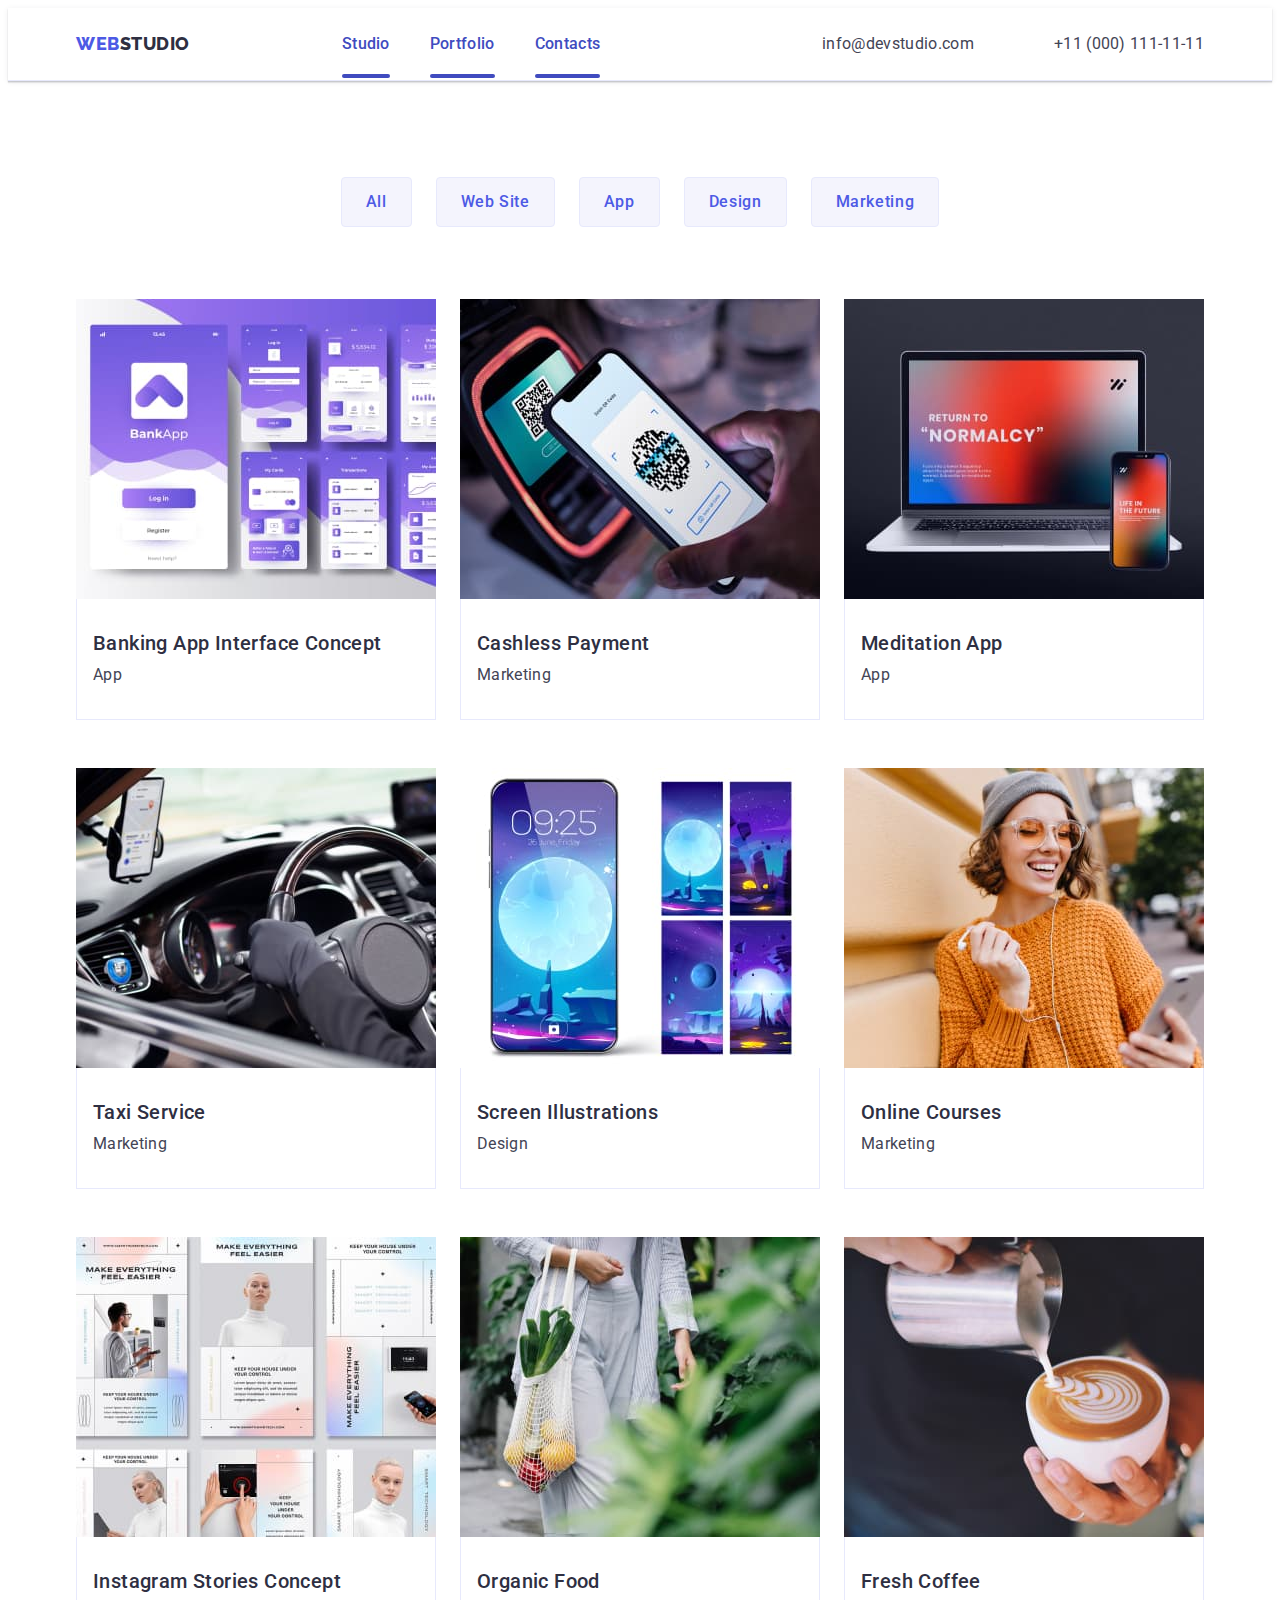
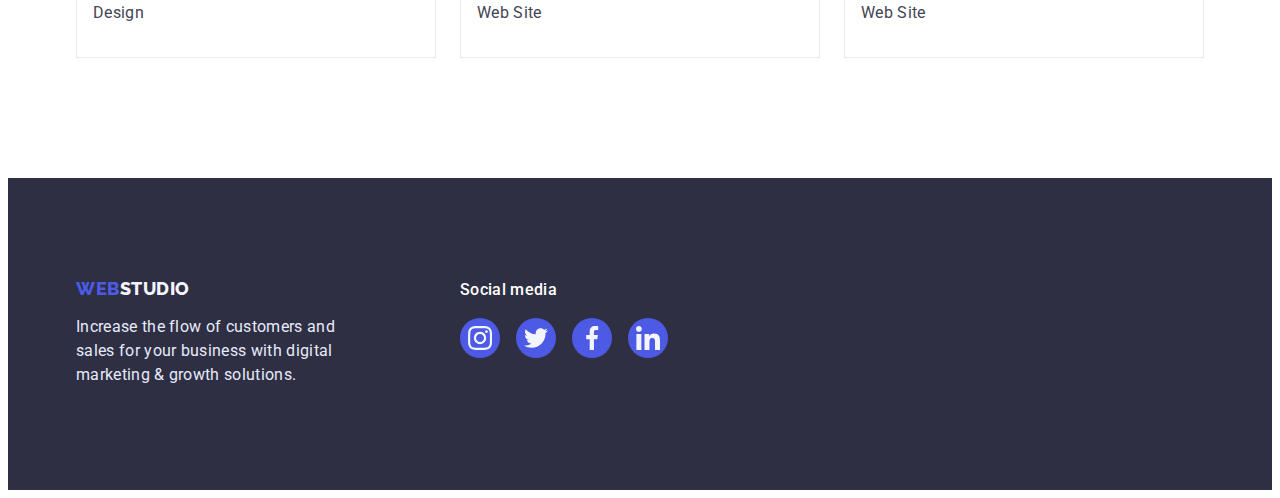
==== commit 2226b2c6: "fixed all files" ====
--- a/portfolio.html
+++ b/portfolio.html
@@ -1,4 +1,3 @@
-<<<<<<< HEAD
 <!DOCTYPE html>
 <html lang="en">
   <head>
@@ -337,343 +336,3 @@
     </footer>
   </body>
 </html>
-=======
-<!DOCTYPE html>
-<html lang="en">
-  <head>
-    <meta charset="UTF-8" />
-    <meta http-equiv="X-UA-Compatible" content="IE=edge" />
-    <meta name="viewport" content="width=device-width, initial-scale=1.0" />
-    <title>WebStudio</title>
-    <link rel="preconnect" href="https://fonts.googleapis.com" />
-    <link rel="preconnect" href="https://fonts.gstatic.com" crossorigin />
-    <link
-      href="https://fonts.googleapis.com/css2?family=Roboto:wght@400;500;600;700&display=swap"
-      rel="stylesheet"
-    />
-    <link rel="preconnect" href="https://fonts.googleapis.com" />
-    <link rel="preconnect" href="https://fonts.gstatic.com" crossorigin />
-    <link
-      href="https://fonts.googleapis.com/css2?family=Raleway:wght@800&family=Roboto:wght@400;500;700&display=swap"
-      rel="stylesheet"
-    />
-    <link
-      rel="stylesheet"
-      href="https://cdnjs.cloudflare.com/ajax/libs/modern-normalize/1.1.0/modern-normalize.min.css"
-      integrity="sha512-wpPYUAdjBVSE4KJnH1VR1HeZfpl1ub8YT/NKx4PuQ5NmX2tKuGu6U/JRp5y+Y8XG2tV+wKQpNHVUX03MfMFn9Q=="
-      crossorigin="anonymous"
-      referrerpolicy="no-referrer"
-    />
-    <link rel="stylesheet" href="./css/styles.css" />
-  </head>
-
-  <body>
-    <!-- header -->
-    <header class="header">
-      <div class="container header-container">
-        <nav class="header-navigation">
-          <a class="logo link" href="./index.html"
-            >WEB <span class="logo-up-studio">Studio</span>
-          </a>
-          <ul class="header-list list">
-            <li class="header-nav-item">
-              <a class="header-nav-link link" href="./index.html">Studio</a>
-            </li>
-            <li class="header-nav-item">
-              <a class="header-nav-link link" href="./portfolio.html"
-                >Portfolio</a
-              >
-            </li>
-            <li class="header-nav-item">
-              <a class="header-nav-link link" href="">Contacts</a>
-            </li>
-          </ul>
-        </nav>
-
-        <address class="header-address">
-          <ul class="header-list list">
-            <li class="header-adrs-item">
-              <a class="header-adrs-link link" href="mailto:info@devstudio.com"
-                >info@devstudio.com</a
-              >
-            </li>
-            <li class="header-adrs-item">
-              <a class="header-adrs-link link" href="tel:+110001111111"
-                >+11 (000) 111-11-11</a
-              >
-            </li>
-          </ul>
-        </address>
-      </div>
-    </header>
-
-    <!-- main part -->
-    <main>
-      <!-- filter -->
-      <section class="filter">
-        <div class="container">
-          <h1 hidden>Filter</h1>
-          <ul class="filter-list list">
-            <li><button class="filter-item" type="button">All</button></li>
-            <li><button class="filter-item" type="button">Web Site</button></li>
-            <li><button class="filter-item" type="button">App</button></li>
-            <li><button class="filter-item" type="button">Design</button></li>
-            <li>
-              <button class="filter-item" type="button">Marketing</button>
-            </li>
-          </ul>
-
-          <!-- projects -->
-          <ul class="project-list list">
-            <li class="project-item">
-              <a class="project-link link" href="">
-                <div class="project-wrapper">
-                  <img
-                    src="./images/portfolio-9.jpg"
-                    alt="Banking App Interface Concept"
-                    width="360"
-                    height="300"
-                  />
-                  <p class="overlay">
-                    14 Stylish and User-Friendly App Design Concepts · Task
-                    Manager App · Calorie Tracker App · Exotic Fruit Ecommerce
-                    App · Cloud Storage App
-                  </p>
-                </div>
-
-                <div class="project-div">
-                  <h2 class="project-head">Banking App Interface Concept</h2>
-                  <p class="project-text">App</p>
-                </div>
-              </a>
-            </li>
-
-            <li class="project-item">
-              <a href="" class="project-link link">
-                <div class="project-wrapper">
-                  <img
-                    src="./images/portfolio-8.jpg"
-                    alt="Cashless Payment"
-                    width="360"
-                    height="300"
-                  />
-                  <p class="overlay">
-                    14 Stylish and User-Friendly App Design Concepts · Task
-                    Manager App · Calorie Tracker App · Exotic Fruit Ecommerce
-                    App · Cloud Storage App
-                  </p>
-                </div>
-
-                <div class="project-div">
-                  <h2 class="project-head">Cashless Payment</h2>
-                  <p class="project-text">Marketing</p>
-                </div>
-              </a>
-            </li>
-
-            <li class="project-item">
-              <a class="project-link link" href="">
-                <div class="project-wrapper">
-                  <img
-                    src="./images/portfolio-7.jpg"
-                    alt="Meditaion App"
-                    width="360"
-                    height="300"
-                  />
-                  <p class="overlay">
-                    14 Stylish and User-Friendly App Design Concepts · Task
-                    Manager App · Calorie Tracker App · Exotic Fruit Ecommerce
-                    App · Cloud Storage App
-                  </p>
-                </div>
-                <div class="project-div">
-                  <h2 class="project-head">Meditation App</h2>
-                  <p class="project-text">App</p>
-                </div>
-              </a>
-            </li>
-
-            <li class="project-item">
-              <a class="project-link link" href="">
-                <div class="project-wrapper">
-                  <img
-                    src="./images/portfolio-6.jpg"
-                    alt="Taxi Service"
-                    width="360"
-                    height="300"
-                  />
-                  <p class="overlay">
-                    14 Stylish and User-Friendly App Design Concepts · Task
-                    Manager App · Calorie Tracker App · Exotic Fruit Ecommerce
-                    App · Cloud Storage App
-                  </p>
-                </div>
-                <div class="project-div">
-                  <h2 class="project-head">Taxi Service</h2>
-                  <p class="project-text">Marketing</p>
-                </div>
-              </a>
-            </li>
-
-            <li class="project-item">
-              <a class="project-link link" href="">
-                <div class="project-wrapper">
-                  <img
-                    src="./images/portfolio-5.jpg"
-                    alt="Screen Illustrations"
-                    width="360"
-                    height="300"
-                  />
-                  <p class="overlay">
-                    14 Stylish and User-Friendly App Design Concepts · Task
-                    Manager App · Calorie Tracker App · Exotic Fruit Ecommerce
-                    App · Cloud Storage App
-                  </p>
-                </div>
-                <div class="project-div">
-                  <h2 class="project-head">Screen Illustrations</h2>
-                  <p class="project-text">Design</p>
-                </div>
-              </a>
-            </li>
-            <li class="project-item">
-              <a class="project-link link" href="">
-                <div class="project-wrapper">
-                  <img
-                    src="./images/portfolio-4.jpg"
-                    alt="Online Courses"
-                    width="360"
-                    height="300"
-                  />
-                  <p class="overlay">
-                    14 Stylish and User-Friendly App Design Concepts · Task
-                    Manager App · Calorie Tracker App · Exotic Fruit Ecommerce
-                    App · Cloud Storage App
-                  </p>
-                </div>
-                <div class="project-div">
-                  <h2 class="project-head">Online Courses</h2>
-                  <p class="project-text">Marketing</p>
-                </div>
-              </a>
-            </li>
-            <li class="project-item">
-              <a class="project-link link" href="">
-                <div class="project-wrapper">
-                  <img
-                    src="./images/portfolio-3.jpg"
-                    alt="Instagram Stories Concept"
-                    width="360"
-                    height="300"
-                  />
-                  <p class="overlay">
-                    14 Stylish and User-Friendly App Design Concepts · Task
-                    Manager App · Calorie Tracker App · Exotic Fruit Ecommerce
-                    App · Cloud Storage App
-                  </p>
-                </div>
-                <div class="project-div">
-                  <h2 class="project-head">Instagram Stories Concept</h2>
-                  <p class="project-text">Design</p>
-                </div>
-              </a>
-            </li>
-            <li class="project-item">
-              <a class="project-link link" href="">
-                <div class="project-wrapper">
-                  <img
-                    src="./images/portfolio-2.jpg"
-                    alt="Organic Food"
-                    width="360"
-                    height="300"
-                  />
-                  <p class="overlay">
-                    14 Stylish and User-Friendly App Design Concepts · Task
-                    Manager App · Calorie Tracker App · Exotic Fruit Ecommerce
-                    App · Cloud Storage App
-                  </p>
-                </div>
-                <div class="project-div">
-                  <h2 class="project-head">Organic Food</h2>
-                  <p class="project-text">Web Site</p>
-                </div>
-              </a>
-            </li>
-
-            <li class="project-item">
-              <a class="project-link link" href="">
-                <div class="project-wrapper">
-                  <img
-                    src="./images/portfolio-1.jpg"
-                    alt="Fresh Coffee"
-                    width="360"
-                    height="300"
-                  />
-                  <p class="overlay">
-                    14 Stylish and User-Friendly App Design Concepts · Task
-                    Manager App · Calorie Tracker App · Exotic Fruit Ecommerce
-                    App · Cloud Storage App
-                  </p>
-                </div>
-                <div class="project-div">
-                  <h2 class="project-head">Fresh Coffee</h2>
-                  <p class="project-text">Web Site</p>
-                </div>
-              </a>
-            </li>
-          </ul>
-        </div>
-      </section>
-    </main>
-
-    <!-- footer -->
-    <footer class="footer">
-      <div class="footer-container container">
-        <div class="footer-div">
-          <a class="logo link footer-logo" href="./index.html"
-            >WEB <span class="logo-down-studio">Studio</span>
-          </a>
-          <p class="footer-par">
-            Increase the flow of customers and sales for your business with
-            digital marketing & growth solutions.
-          </p>
-        </div>
-
-        <div class="footer-soc">
-          <p class="soc-text">Social media</p>
-          <ul class="footer-social-list list">
-            <li class="footer-social-item">
-              <a href="#" class="footer-social-link">
-                <svg class="footer-social-icon" width="24" height="24">
-                  <use href="./images/icons.svg#icon-instagram-2"></use>
-                </svg>
-              </a>
-            </li>
-            <li class="footer-social-item">
-              <a href="#" class="footer-social-link">
-                <svg class="footer-social-icon" width="24" height="24">
-                  <use href="./images/icons.svg#icon-twitter-1"></use>
-                </svg>
-              </a>
-            </li>
-            <li class="footer-social-item">
-              <a href="#" class="footer-social-link">
-                <svg class="footer-social-icon" width="24" height="24">
-                  <use href="./images/icons.svg#icon-facebook-1"></use>
-                </svg>
-              </a>
-            </li>
-            <li class="footer-social-item">
-              <a href="#" class="footer-social-link">
-                <svg class="footer-social-icon" width="24" height="24">
-                  <use href="./images/icons.svg#icon-linkedin-1"></use>
-                </svg>
-              </a>
-            </li>
-          </ul>
-        </div>
-      </div>
-    </footer>
-  </body>
-</html>
->>>>>>> 4434b0e23024efdf07b75c92ed7e93175707b108
--- a/css/styles.css
+++ b/css/styles.css
@@ -1,4 +1,3 @@
-<<<<<<< HEAD
 * {
   box-sizing: border-box;
 }
@@ -1026,804 +1025,3 @@
 елементів за замовчуванням буде проміжок 
 4px - 1/4 розміру шрифту найближчого предка.
 */
-=======
-* {
-  box-sizing: border-box;
-}
-
-:root {
-}
-
-p,
-h1,
-h2,
-h3,
-h4,
-h5,
-h6 {
-  margin: 0;
-}
-
-ul {
-  margin: 0;
-  padding-left: 0;
-}
-
-button {
-  cursor: pointer;
-}
-
-address {
-  font-style: normal;
-}
-
-img {
-  display: block;
-}
-
-body {
-  font-family: "Roboto", sans-serif;
-  color: #434455;
-  background-color: #ffffff;
-}
-
-.container {
-  width: 1158px;
-  padding-left: 15px;
-  padding-right: 15px;
-  margin: 0 auto;
-}
-
-.section {
-  padding-top: 120px;
-  padding-bottom: 120px;
-}
-
-/* Studio */
-/* -------------HEADER------------- */
-
-.header {
-  display: flex;
-  border-bottom: 1px solid #e7e9fc;
-  box-shadow: 0px 2px 1px rgba(46, 47, 66, 0.08),
-    0px 1px 1px rgba(46, 47, 66, 0.16), 0px 1px 6px rgba(46, 47, 66, 0.08);
-}
-
-.header-navigation {
-  display: flex;
-  align-items: center;
-  margin-right: auto;
-}
-
-.header-container {
-  display: flex;
-  align-items: center;
-}
-
-.logo {
-  font-family: "Raleway", sans-serif;
-  font-style: normal;
-  font-weight: 800;
-  font-size: 18px;
-  line-height: 1.17;
-  display: flex;
-  align-items: center;
-  letter-spacing: 0.03em;
-  text-transform: uppercase;
-  color: #4d5ae5;
-  margin-right: 76px;
-}
-
-.logo-up-studio {
-  font-family: "Raleway", sans-serif;
-  font-style: normal;
-  font-weight: 800;
-  font-size: 18px;
-  line-height: 1.17;
-  display: flex;
-  align-items: center;
-  letter-spacing: 0.03em;
-  text-transform: uppercase;
-  color: #2e2f42;
-  margin-right: 76px;
-}
-
-.header-list {
-  height: 72px;
-  gap: 40px;
-  display: flex;
-  align-items: center;
-}
-
-.list {
-  list-style: none;
-}
-
-.link {
-  text-decoration: none;
-}
-
-.header-nav-link {
-  position: relative;
-  font-style: normal;
-  font-weight: 500;
-  font-size: 16px;
-  line-height: 1.5;
-  letter-spacing: 0.02em;
-  color: #404bbf;
-  padding: 24px 0;
-  transition: color 250ms cubic-bezier(0.4, 0, 0.2, 1);
-}
-
-.header-nav-link:hover,
-.header-nav-link:focus {
-  font-style: normal;
-  font-weight: 500;
-  font-size: 16px;
-  line-height: 1.5;
-  letter-spacing: 0.02em;
-  color: #404bbf;
-}
-
-.header-nav-link::after {
-  content: "";
-  position: absolute;
-  left: 0;
-  bottom: -1px;
-  width: 100%;
-  height: 4px;
-  margin: 0;
-  background-color: #404bbf;
-  border-radius: 2px;
-}
-
-.header-nav-link::after {
-  content: "";
-  position: absolute;
-  left: 0;
-  bottom: -1px;
-  width: 100%;
-  height: 4px;
-  margin: 0;
-  background-color: #404bbf;
-  border-radius: 2px;
-}
-
-.header-address {
-  font-style: normal;
-}
-
-.header-adrs-item {
-  margin-right: 40px;
-}
-
-.header-adrs-item:last-child {
-  margin-right: 0;
-}
-
-.header-adrs-link {
-  font-style: normal;
-  font-weight: 400;
-  font-size: 16px;
-  line-height: 1.5;
-  letter-spacing: 0.02em;
-  color: #434455;
-  transition: color 250ms cubic-bezier(0.4, 0, 0.2, 1);
-}
-
-.header-adrs-link:is(:hover, :focus) {
-  font-style: normal;
-  font-weight: 400;
-  font-size: 16px;
-  line-height: 1.5;
-  letter-spacing: 0.02em;
-  color: #404bbf;
-}
-
-/* -----------HERO------------- */
-
-.hero {
-  max-width: 1440px;
-  margin: 0 auto;
-  background-image: linear-gradient(
-      rgba(46, 47, 66, 0.7),
-      rgba(46, 47, 66, 0.7)
-    ),
-    url("../images/people-office-1.jpg");
-  background-repeat: no-repeat;
-  background-position: center;
-  background-size: cover;
-}
-
-.hero-container {
-  display: flex;
-  flex-direction: column;
-  align-items: center;
-  padding: 188px 0;
-}
-
-.hero-header {
-  font-style: normal;
-  max-width: 496px;
-  font-size: 56px;
-  line-height: 1.07;
-  text-align: center;
-  letter-spacing: 0.02em;
-  color: #ffffff;
-  /* margin-bottom: 48px; */
-  padding-bottom: 48px;
-  /* padding-left: 316px;
-  padding-right: 316px; */
-}
-
-.hero-button {
-  font-family: inherit;
-  font-weight: 500;
-  font-size: 16px;
-  line-height: 1.5;
-  min-width: 169px;
-  height: 56px;
-  padding: 16px 32px;
-  margin-left: 478px;
-  margin-right: 478px;
-  letter-spacing: 0.04em;
-  color: #ffffff;
-  background: #4d5ae5;
-  box-shadow: 0px 4px 4px rgba(0, 0, 0, 0.15);
-  border: none;
-  border-radius: 4px;
-  cursor: pointer;
-  display: block;
-  transition: background-color 250ms cubic-bezier(0.4, 0, 0.2, 1);
-}
-
-.hero-button:is(:hover, :focus) {
-  background-color: #404bbf;
-}
-
-/* -----------SECTION 1------------- */
-
-#section-first {
-  padding-top: 120px;
-  padding-bottom: 0;
-}
-
-.svg-item {
-  width: 264px;
-  height: 112px;
-  background: #f4f4fd;
-  border-radius: 4px;
-  margin-bottom: 8px;
-  display: flex;
-  align-items: center;
-  justify-content: center;
-  background-repeat: no-repeat;
-  background-position: center center;
-}
-
-.first-list {
-  display: flex;
-  gap: 24px;
-}
-
-.first-header {
-  font-style: normal;
-  font-weight: 500;
-  font-size: 20px;
-  line-height: 1.2;
-  letter-spacing: 0.02em;
-  color: #2e2f42;
-  margin-bottom: 8px;
-}
-
-.first-par {
-  width: 264px;
-  font-size: 16px;
-  line-height: 1.5;
-  letter-spacing: 0.02em;
-  color: #434455;
-}
-
-/* -----------SECTION 2------------- */
-
-#section-second {
-  padding-bottom: 120;
-}
-
-.second-head {
-  font-style: normal;
-  font-size: 36px;
-  line-height: 1.11;
-  text-align: center;
-  letter-spacing: 0.02em;
-  text-transform: capitalize;
-  color: #2e2f42;
-  margin-bottom: 72px;
-}
-
-.second-list {
-  display: flex;
-  gap: 24px;
-}
-
-.second-item {
-  width: calc((100% - 48px) / 3);
-}
-
-.second-img {
-  padding: 0px;
-  border: 1px solid #e7e9fc;
-}
-
-/* -----------SECTION 3------------- */
-
-#section-third {
-  background: #f4f4fd;
-  padding-top: 120px;
-}
-
-.third-list {
-  display: flex;
-  justify-content: center;
-  gap: 24px;
-}
-
-.third-head {
-  font-style: normal;
-  font-size: 36px;
-  line-height: 1.11;
-  text-align: center;
-  letter-spacing: 0.02em;
-  text-transform: capitalize;
-  color: #2e2f42;
-  margin-bottom: 72px;
-}
-
-.third-item {
-  width: calc((100% - 72px) / 4);
-  background-color: #ffffff;
-  display: flex;
-  flex-direction: column;
-  align-items: center;
-  box-shadow: 0px 1px 6px rgba(46, 47, 66, 0.08),
-    0px 1px 1px rgba(46, 47, 66, 0.16), 0px 2px 1px rgba(46, 47, 66, 0.08);
-  border-radius: 0px 0px 4px 4px;
-}
-
-.third-text {
-  min-width: 232px;
-  padding: 32px 16px;
-  display: flex;
-  flex-direction: column;
-}
-
-.third-header {
-  font-style: normal;
-  font-weight: 500;
-  font-size: 20px;
-  line-height: 1.2;
-  text-align: center;
-  letter-spacing: 0.02em;
-  color: #2e2f42;
-  margin-bottom: 8px;
-}
-
-.third-par {
-  font-size: 16px;
-  line-height: 1.5;
-  text-align: center;
-  letter-spacing: 0.02em;
-  color: #434455;
-  margin-bottom: 8px;
-}
-
-.social-list {
-  height: 40px;
-  display: flex;
-  align-items: center;
-  justify-content: center;
-  gap: 24px;
-}
-
-.social-list-link {
-  width: 40px;
-  height: 40px;
-  background-color: #4d5ae5;
-  padding: 12px;
-  border-radius: 50%;
-  display: inline-block;
-  display: flex;
-  align-items: center;
-  justify-content: center;
-  transition: background-color 250ms cubic-bezier(0.4, 0, 0.2, 1);
-}
-
-.social-list-link:is(:hover, :focus) {
-  background-color: #404bbf;
-}
-
-.social-list-icon {
-  fill: #f4f4fd;
-}
-
-/* ----------SECTION 4----------- */
-
-.fourth-head {
-  font-style: normal;
-  font-size: 36px;
-  line-height: 1.11;
-  text-align: center;
-  letter-spacing: 0.02em;
-  text-transform: capitalize;
-  color: #2e2f42;
-  margin-bottom: 72px;
-}
-
-.fourth-list {
-  display: flex;
-  align-items: center;
-  gap: 24px;
-}
-
-.fourth-item {
-  width: calc((100% - 120px) / 6);
-  height: 88px;
-}
-
-.fourth-link {
-  width: 100%;
-  height: 100%;
-  border: 1px solid #8e8f99;
-  border-radius: 4px;
-  display: flex;
-  justify-content: center;
-  align-items: center;
-  color: #8e8f99;
-  transition: border-color 250ms cubic-bezier(0.4, 0, 0.2, 1),
-    color 250ms cubic-bezier(0.4, 0, 0.2, 1);
-}
-
-.fourth-link:is(:hover, :focus) {
-  border-color: #404bbf;
-  color: #404bbf;
-}
-
-.fourth-svgs {
-  width: 100%;
-  height: 100%;
-  fill: currentColor;
-}
-
-/* -----------FOOTER------------- */
-
-.footer {
-  background: #2e2f42;
-  height: 312px;
-  padding: 100px 0;
-  margin: 0 auto;
-}
-
-.footer-container {
-  display: flex;
-  align-items: baseline;
-}
-
-.footer-div {
-  height: 112px;
-  margin-right: 120px;
-}
-
-.footer-logo {
-  margin-bottom: 16px;
-}
-
-.logo-down-studio {
-  font-family: "Raleway", sans-serif;
-  font-style: normal;
-  font-weight: 800;
-  font-size: 18px;
-  line-height: 1.17;
-  display: flex;
-  align-items: center;
-  letter-spacing: 0.03em;
-  text-transform: uppercase;
-  color: #f4f4fd;
-}
-
-.footer-par {
-  max-width: 264px;
-  font-size: 16px;
-  line-height: 1.5;
-  letter-spacing: 0.02em;
-  color: #e7e9fc;
-  margin-top: 16px;
-}
-
-.soc-text {
-  font-style: normal;
-  font-weight: 500;
-  font-size: 16px;
-  line-height: 1.5;
-  letter-spacing: 0.02em;
-  color: #ffffff;
-  margin-bottom: 16px;
-}
-
-.footer-social-list {
-  gap: 16px;
-  height: 40px;
-  display: flex;
-  align-items: center;
-}
-
-.footer-social-item {
-  width: 40px;
-  height: 40px;
-}
-
-.footer-social-link {
-  width: 100%;
-  height: 100%;
-  background-color: #4d5ae5;
-  border-radius: 50%;
-  padding: 8px;
-  display: flex;
-  align-items: center;
-  justify-content: center;
-  transition: background-color 250ms cubic-bezier(0.4, 0, 0.2, 1);
-}
-
-.footer-social-link:is(:hover, :focus) {
-  background-color: #31d0aa;
-}
-
-.footer-social-icon {
-  fill: #f4f4fd;
-}
-
-/* Portfolio */
-/* -----------FILTER------------- */
-
-.filter {
-  padding: 96px 0 120px;
-}
-
-.filter-list {
-  display: flex;
-  flex-direction: row;
-  margin-bottom: 72px;
-  justify-content: center;
-  gap: 24px;
-}
-
-.filter-item {
-  font-family: "Roboto", sans-serif;
-  font-style: normal;
-  font-weight: 500;
-  font-size: 16px;
-  line-height: 1.5;
-  display: flex;
-  align-items: center;
-  text-align: center;
-  letter-spacing: 0.04em;
-  background: #f4f4fd;
-  color: #4d5ae5;
-  border: 1px solid #e7e9fc;
-  border-radius: 4px;
-  padding: 12px 24px;
-  transition: color 250ms cubic-bezier(0.4, 0, 0.2, 1),
-    background-color 250ms cubic-bezier(0.4, 0, 0.2, 1),
-    border-color 250ms cubic-bezier(0.4, 0, 0.2, 1),
-    box-shadow 250ms cubic-bezier(0.4, 0, 0.2, 1);
-}
-
-.filter-item:is(:hover, :focus) {
-  font-family: "Roboto", sans-serif;
-  font-style: normal;
-  font-weight: 500;
-  font-size: 16px;
-  line-height: 1.5;
-  display: flex;
-  align-items: center;
-  text-align: center;
-  letter-spacing: 0.04em;
-  background-color: #404bbf;
-  color: #ffffff;
-  cursor: pointer;
-  border: 1px solid transparent;
-  box-shadow: 0px 3px 1px rgba(0, 0, 0, 0.1), 0px 2px 1px rgba(0, 0, 0, 0.08),
-    0px 2px 2px rgba(0, 0, 0, 0.12);
-}
-
-/* -----------PROJECTS------------- */
-
-.project-list {
-  display: flex;
-  flex-wrap: wrap;
-  margin-top: 72px;
-  column-gap: 24px;
-  row-gap: 48px;
-}
-
-.project-item {
-  width: calc((100% - 48px) / 3);
-}
-
-.project-link {
-  display: block;
-  box-shadow: none;
-  transition: box-shadow 250ms cubic-bezier(0.4, 0, 0.2, 1);
-}
-
-.project-link:is(:hover, :focus) {
-  box-shadow: 0px 1px 6px rgba(46, 47, 66, 0.08),
-    0px 1px 1px rgba(46, 47, 66, 0.16), 0px 2px 1px rgba(46, 47, 66, 0.08);
-}
-
-.project-div {
-  padding: 32px 16px;
-  border: 1px solid #e7e9fc;
-  border-top: none;
-}
-
-.project-head {
-  font-style: normal;
-  font-weight: 500;
-  font-size: 20px;
-  line-height: 1.2;
-  letter-spacing: 0.02em;
-  color: #2e2f42;
-  margin-bottom: 8px;
-}
-
-.project-text {
-  font-size: 16px;
-  line-height: 1.5;
-  letter-spacing: 0.02em;
-  color: #434455;
-}
-
-/* --------ANIMATION------------ */
-
-.project-wrapper {
-  position: relative;
-  overflow: hidden;
-}
-
-.overlay {
-  position: absolute;
-  top: 0;
-  left: 0;
-  width: 100%;
-  height: 100%;
-  padding: 40px 32px;
-  background-color: #4d5ae5;
-  color: #fff;
-  font-style: normal;
-  font-weight: 400;
-  font-size: 16px;
-  line-height: 1.5;
-  letter-spacing: 0.02em;
-  color: #f4f4fd;
-  overflow: auto;
-  transform: translateY(100%);
-  transition: transform 250ms cubic-bezier(0.4, 0, 0.2, 1);
-}
-
-.project-link:focus .overlay {
-  transform: translateY(0%);
-}
-
-.project-link:hover .overlay {
-  transform: translateY(0%);
-}
-
-/* ---------BACKDROP-MODAL---------- */
-
-.backdrop {
-  position: fixed;
-  top: 0;
-  left: 0;
-  width: 100%;
-  height: 100%;
-  background: rgba(46, 47, 66, 0.4);
-  opacity: 1;
-  visibility: visible;
-  pointer-events: auto;
-  transition: opacity 250ms cubic-bezier(0.4, 0, 0.2, 1),
-    visibility 250ms cubic-bezier(0.4, 0, 0.2, 1);
-}
-
-.modal {
-  position: absolute;
-  width: 408px;
-  min-height: 584px;
-  top: 50%;
-  left: 50%;
-  transform: translate(-50%, -50%);
-  background: #fcfcfc;
-  box-shadow: 0px 1px 1px rgba(0, 0, 0, 0.14), 0px 1px 3px rgba(0, 0, 0, 0.12),
-    0px 2px 1px rgba(0, 0, 0, 0.2);
-  border-radius: 4px;
-  display: flex;
-  justify-content: flex-end;
-  transition: transform 250ms cubic-bezier(0.4, 0, 0.2, 1);
-}
-
-.modal-close-btn {
-  position: absolute;
-  padding: 0;
-  top: 24px;
-  right: 24px;
-  border: none;
-  width: 24px;
-  height: 24px;
-  background-color: #e7e9fc;
-  border: 1px solid rgba(0, 0, 0, 0.1);
-  border-radius: 50%;
-  display: flex;
-  align-items: center;
-  justify-content: center;
-  transition: background-color 250ms cubic-bezier(0.4, 0, 0.2, 1),
-    border 250ms cubic-bezier(0.4, 0, 0.2, 1);
-}
-.modal-close-btn:hover,
-.modal-close-btn:focus {
-  background-color: #404bbf;
-  border: none;
-}
-
-.modal-close-btn:hover .modal-icon,
-.modal-close-btn:focus .modal-icon {
-  fill: #ffffff;
-}
-
-.modal-icon {
-  fill: #2e2f42;
-  border: none;
-  border-radius: 50%;
-  transition: fill 250ms cubic-bezier(0.4, 0, 0.2, 1);
-}
-
-.is-hidden {
-  opacity: 0;
-  visibility: hidden;
-  pointer-events: none;
-}
-
-/* пример смены цвета при наведении на елемент
-.header-link:hover{
-    color: blue;
-} 
-пример смены цвета при зажимании елемента
-.header-link:focus{
-  color: blue;
-}
-это же, но компактнее
-.header-link:is(:hover, :focus) {
-  color: blue;
-}
-
-или
-.header-link:hover,
-.header-link:focus {
-  color: blue;
-}
-
-У рядкових і рядково-блокових елементів є 
-правий або, у разі зображень, нижній проміжок. 
-Це не margin або padding, а буквально порожнє 
-місце - особливість того, як браузер розташовує 
-рядковий контент в рядку.
-
-Проміжок рядкових елементів
-Величина цього проміжку визначається розміром 
-тексту найближчого предка з явно встановленим 
-значенням або, якщо такий предок відсутній, 
-використовується розмір шрифту браузера за 
-замовчуванням - 16px. Тому у кнопок, посилань, 
-спанів, полів введення та інших рядкових 
-елементів за замовчуванням буде проміжок 
-4px - 1/4 розміру шрифту найближчого предка.
-*/
->>>>>>> 4434b0e23024efdf07b75c92ed7e93175707b108
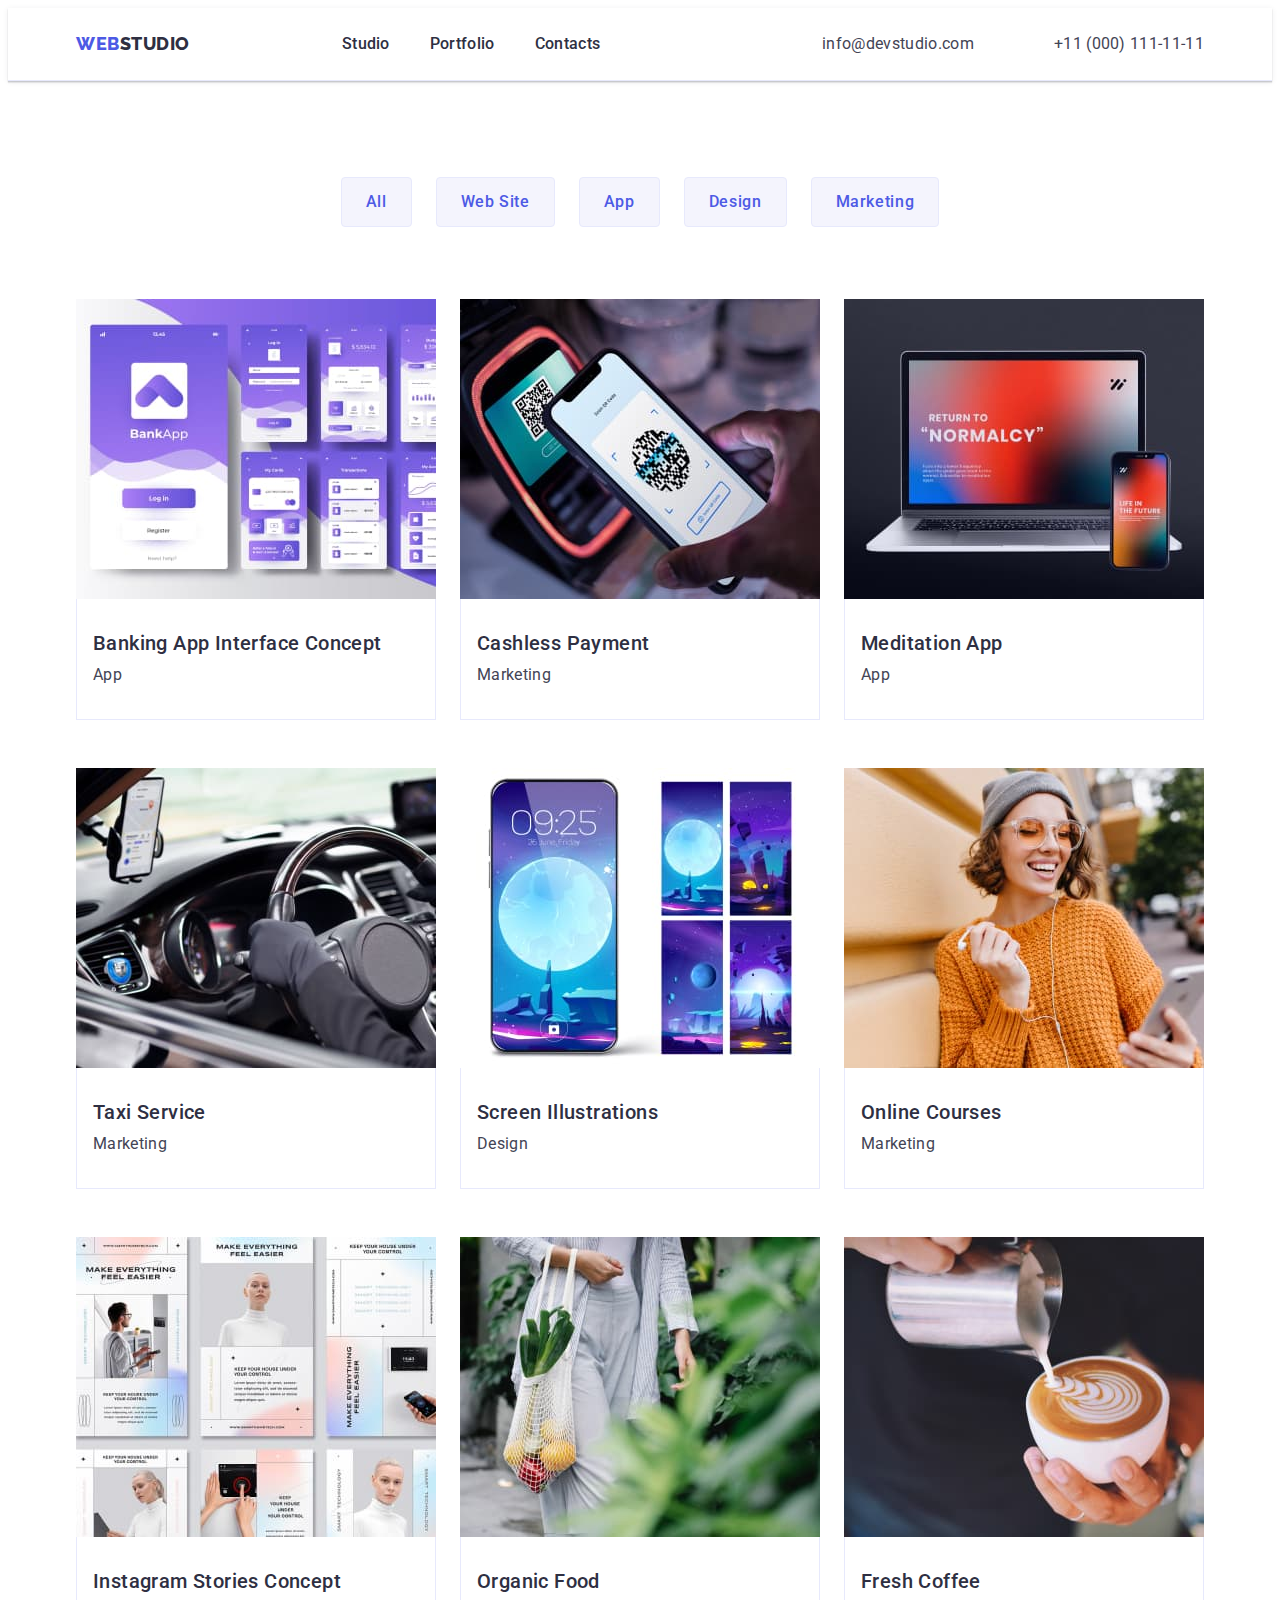
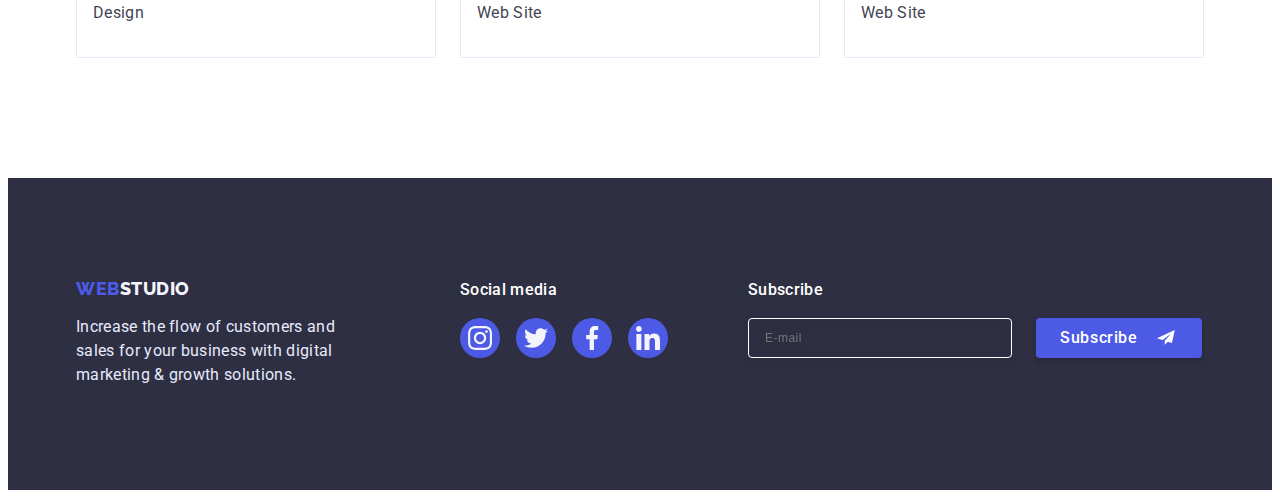
==== commit 1c80adc6: "add part of footer and modal contain" ====
--- a/portfolio.html
+++ b/portfolio.html
@@ -332,6 +332,27 @@
             </li>
           </ul>
         </div>
+        <div class="footer-subscribe">
+          <p class="sub-text">Subscribe</p>
+          <form class="sub-form">
+          <label class="sub-form-field-wrapper">
+            <span>
+              <input
+                type="mailto"
+                class="sub-form-input"
+                name="user_email"
+                required
+                pattern="[a-zA-Zа-яА-ЯіІїЇґҐ'єЄ@]+"
+                placeholder="E-mail"
+              />
+            </span>
+            <button type="submit" class="sub-button">Subscribe
+              <svg class="sub-send-icon">
+                <use href="./images/icons.svg#icon-icon-send" width="24" height="24"></use>
+              </svg>
+            </button>
+          </label>
+        </div>
       </div>
     </footer>
   </body>
--- a/css/styles.css
+++ b/css/styles.css
@@ -121,7 +121,7 @@
   font-size: 16px;
   line-height: 1.5;
   letter-spacing: 0.02em;
-  color: #404bbf;
+  color: #2e2f42;
   padding: 24px 0;
   transition: color 250ms cubic-bezier(0.4, 0, 0.2, 1);
 }
@@ -136,7 +136,22 @@
   color: #404bbf;
 }
 
-.header-nav-link::after {
+.header-nav-link:focus::after,
+.header-nav-link:hover::after {
+  content: "";
+  display: inline-block;
+  position: absolute;
+  left: 0;
+  bottom: -1px;
+  width: 100%;
+  height: 4px;
+  margin: 0;
+  background-color: #404bbf;
+  border-radius: 2px;
+  transition: background-color 250ms cubic-bezier(0.4, 0, 0.2, 1);
+}
+
+/* .header-list::after {
   content: "";
   position: absolute;
   left: 0;
@@ -146,19 +161,7 @@
   margin: 0;
   background-color: #404bbf;
   border-radius: 2px;
-}
-
-.header-nav-link::after {
-  content: "";
-  position: absolute;
-  left: 0;
-  bottom: -1px;
-  width: 100%;
-  height: 4px;
-  margin: 0;
-  background-color: #404bbf;
-  border-radius: 2px;
-}
+} */
 
 .header-address {
   font-style: normal;
@@ -468,6 +471,7 @@
 /* -----------FOOTER------------- */
 
 .footer {
+  width: 100%;
   background: #2e2f42;
   height: 312px;
   padding: 100px 0;
@@ -564,13 +568,15 @@
   line-height: 24px;
   letter-spacing: 0.02em;
   color: #ffffff;
+  margin-bottom: 16px;
 }
 
 .sub-form-field-wrapper {
   display: flex;
-  flex-direction: column;
+  flex-direction: row;
   margin-bottom: 8px;
   position: relative;
+  gap: 24px;
 }
 
 .sub-field-desc {
@@ -591,6 +597,17 @@
   border: 1px solid #ffffff;
   filter: drop-shadow(0px 4px 4px rgba(0, 0, 0, 0.15));
   border-radius: 4px;
+  font-style: normal;
+  font-weight: 400;
+  font-size: 12px;
+  line-height: 2;
+  display: flex;
+  align-items: center;
+  letter-spacing: 0.04em;
+  color: #ffffff;
+  padding-left: 16px;
+  padding-top: 8px;
+  padding-bottom: 8px;
 }
 
 .sub-button {
@@ -600,7 +617,7 @@
   font-size: 16px;
   line-height: 1.5;
   height: 40px;
-  padding: 8px 24px;
+  padding: 8px 64px 8px 24px;
   gap: 16px;
   letter-spacing: 0.04em;
   color: #ffffff;
@@ -621,10 +638,10 @@
 .sub-send-icon {
   position: absolute;
   top: 50%;
-  right: 16px;
-  transform: translateY(-50%);
+  right: 24px;
+  transform: translateY(-40%);
   width: 24px;
-  height: 20px;
+  height: 24px;
 }
 
 /* Portfolio */
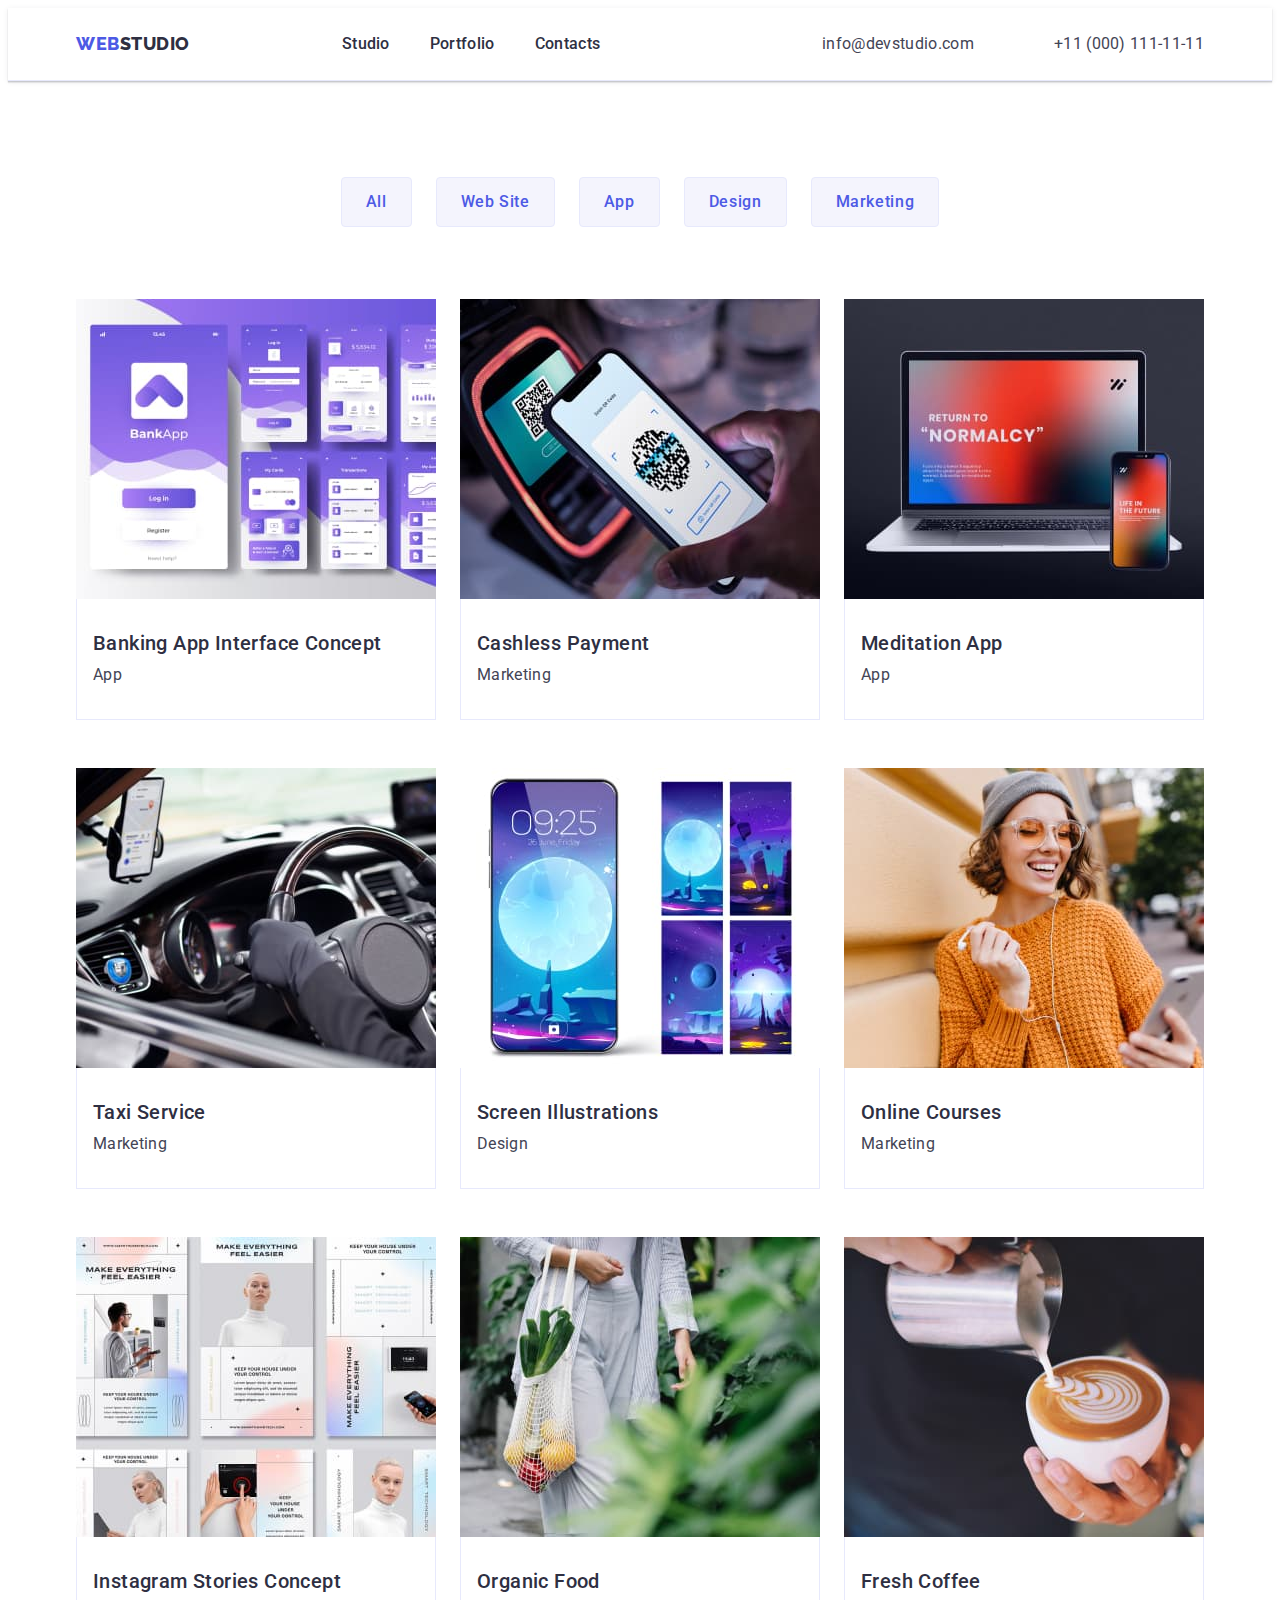
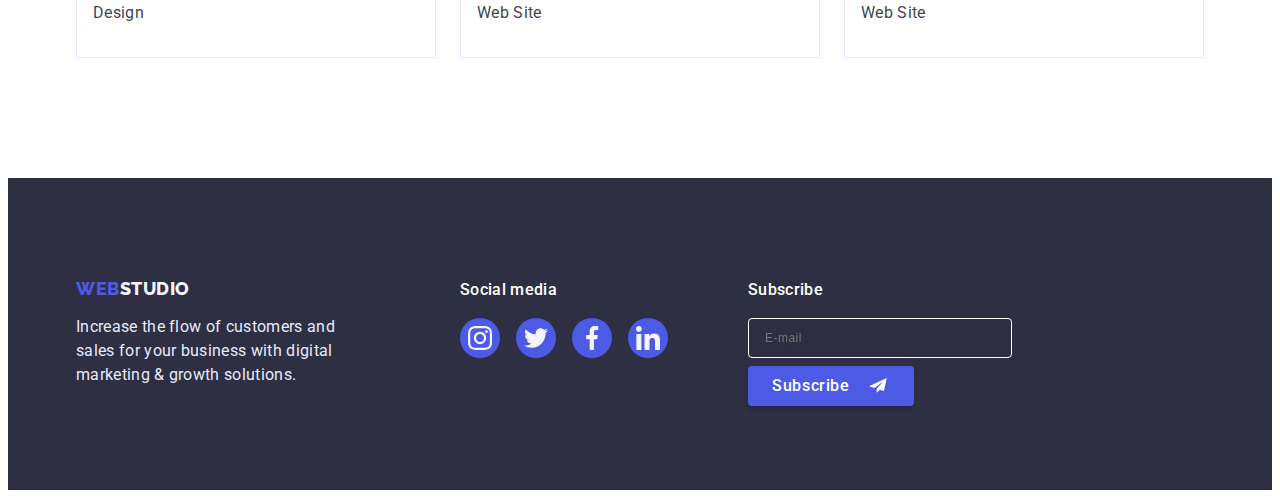
==== commit 39378ed9: "update css, html files" ====
--- a/portfolio.html
+++ b/portfolio.html
@@ -335,23 +335,29 @@
         <div class="footer-subscribe">
           <p class="sub-text">Subscribe</p>
           <form class="sub-form">
-          <label class="sub-form-field-wrapper">
-            <span>
-              <input
-                type="mailto"
-                class="sub-form-input"
-                name="user_email"
-                required
-                pattern="[a-zA-Zа-яА-ЯіІїЇґҐ'єЄ@]+"
-                placeholder="E-mail"
-              />
-            </span>
-            <button type="submit" class="sub-button">Subscribe
-              <svg class="sub-send-icon">
-                <use href="./images/icons.svg#icon-icon-send" width="24" height="24"></use>
-              </svg>
-            </button>
-          </label>
+            <label class="sub-form-field-wrapper">
+              <span>
+                <input
+                  type="text"
+                  class="sub-form-input"
+                  name="user_email"
+                  required
+                  pattern="[a-zA-Zа-яА-ЯіІїЇґҐ'єЄ@]+"
+                  placeholder="E-mail"
+                />
+              </span>
+            </label>
+          </form>
+          <button type="submit" class="sub-button">
+            Subscribe
+            <svg class="sub-send-icon">
+              <use
+                href="./images/icons.svg#icon-icon-send"
+                width="24"
+                height="24"
+              ></use>
+            </svg>
+          </button>
         </div>
       </div>
     </footer>
--- a/css/styles.css
+++ b/css/styles.css
@@ -853,8 +853,11 @@
   pointer-events: none;
 }
 
+.modal {
+  padding: 72px 24px 24px 24px;
+}
+
 .modal-header {
-  margin-top: 48px;
   margin-bottom: 16px;
   font-style: normal;
   font-weight: 500;
@@ -865,11 +868,18 @@
   color: #2e2f42;
 }
 
+.modal-div-label {
+  margin-bottom: 8px;
+}
+
 .modal-form-field-wrapper {
-  display: flex;
-  flex-direction: column;
-  margin-bottom: 8px;
   position: relative;
+  font-size: 12px;
+  line-height: 1.17;
+  letter-spacing: 0.04em;
+  color: #8e8f99;
+  display: block;
+  margin-bottom: 4px;
 }
 
 .modal-form-input-wrapper {
@@ -891,11 +901,13 @@
   padding-left: 38px;
   border: 1px solid rgba(46, 47, 66, 0.4);
   border-radius: 4px;
-  transition: border 250ms cubic-bezier(0.4, 0, 0.2, 1);
+  background-color: transparent;
+  outline: transparent;
+  transition: border-color 250ms cubic-bezier(0.4, 0, 0.2, 1);
 }
 
 .modal-form-input:is(:hover, :focus) {
-  border: 1px solid #4d5ae5;
+  border-color: #4d5ae5;
   outline: none;
 }
 
@@ -928,14 +940,60 @@
   color: #8e8f99;
 }
 
-.modal-comment {
-  padding-top: 8px;
-  font-style: normal;
-  font-weight: 400;
+.modal-textarea {
+  width: 100%;
+  height: 120px;
   font-size: 12px;
-  line-height: 1.16;
+  line-height: 1.17;
   letter-spacing: 0.04em;
   color: rgba(46, 47, 66, 0.4);
+  border: 1px solid rgba(46, 47, 66, 0.2);
+  border-radius: 4px;
+  background-color: transparent;
+  padding: 8px 16px;
+  outline: transparent;
+  resize: none;
+  transition: border-color 250ms cubic-bezier(0.4, 0, 0.2, 1);
+}
+
+.modal-textarea:focus {
+  border-color: #4d5ae5;
+}
+
+.modal-div-label-checkbox {
+  margin-bottom: 24px;
+}
+
+.modal-form-checkbox-wrapper {
+  font-size: 12px;
+  line-height: 1.17;
+  letter-spacing: 0.04em;
+  color: #8e8f99;
+}
+
+.modal-privacy-span {
+  width: 16px;
+  height: 16px;
+  border: 1px solid rgba(46, 47, 66, 0.4);
+  border-radius: 2px;
+  transition: background-color 250ms cubic-bezier(0.4, 0, 0.2, 1),
+    border 250ms cubic-bezier(0.4, 0, 0.2, 1),
+    fill 250ms cubic-bezier(0.4, 0, 0.2, 1);
+  display: inline-flex;
+  align-items: center;
+  justify-content: center;
+  fill: transparent;
+}
+
+.modal-checkbox:checked + .modal-custom-checkbox {
+  opacity: 100;
+  background-color: #404bbf;
+  border: none;
+  fill: #ffffff;
+}
+
+.modal-privacy-link {
+  color: #4d5ae5;
 }
 
 .modal-form-checkbox-wrapper {
@@ -989,11 +1047,33 @@
 }
 
 .modal-submit-btn {
-  background: #4d5ae5;
+  /* background: #4d5ae5;
   color: #ffffff;
   box-shadow: 0px 4px 4px rgba(0, 0, 0, 0.15);
   border-radius: 4px;
   border: none;
+  display: flex;
+  flex-direction: row;
+  align-items: flex-start;
+  padding: 19px 64px;
+  margin-left: auto;
+  margin-right: auto;
+  gap: 10px; */
+
+  display: block;
+  min-width: 169px;
+  height: 56px;
+  font-family: "Roboto", sans-serif;
+  font-size: 16px;
+  font-weight: 500;
+  line-height: 1.5;
+  letter-spacing: 0.04em;
+  color: #ffffff;
+  cursor: pointer;
+  background-color: #4d5ae5;
+  border: none;
+  border-radius: 4px;
+  transition: background-color 250ms cubic-bezier(0.4, 0, 0.2, 1);
   display: flex;
   flex-direction: row;
   align-items: flex-start;
@@ -1006,6 +1086,71 @@
 .modal-submit-btn:is(:hover, :focus) {
   background: #404bbf;
 }
+
+/* .modal-form-checkbox-wrapper {
+  margin-top: 16px;
+  margin-bottom: 24px;
+  display: flex;
+  align-items: center;
+}
+
+.modal-checkbox {
+  margin-right: 8px;
+  box-sizing: border-box;
+  width: 16px;
+  height: 16px;
+  border: 1px solid rgba(46, 47, 66, 0.4);
+  border-radius: 2px;
+}
+
+.modal-custom-checkbox {
+  padding: 4px 3px;
+  margin-right: 8px;
+  border: 1px solid rgba(46, 47, 66, 0.4);
+  border-radius: 2px;
+  cursor: pointer;
+  opacity: 0;
+  fill: #f4f4fd;
+}
+
+.modal-checkbox {
+  appearance: none;
+  position: absolute;
+}
+
+.modal-checkbox:focus + .modal-custom-checkbox {
+  outline: 2px solid rgba(0, 0, 0, 0.88);
+}
+
+.modal-checkbox-desc {
+  font-style: normal;
+  font-weight: 400;
+  font-size: 12px;
+  line-height: 1.16;
+  letter-spacing: 0.04em;
+  color: #8e8f99;
+}
+
+.modal-submit-btn {
+  background: #4d5ae5;
+  color: #ffffff;
+  box-shadow: 0px 4px 4px rgba(0, 0, 0, 0.15);
+  border-radius: 4px;
+  border: none;
+  display: flex;
+  flex-direction: row;
+  align-items: flex-start;
+  padding: 19px 64px;
+  margin-left: auto;
+  margin-right: auto;
+  gap: 10px;
+
+  display: block;
+}
+
+.modal-submit-btn:is(:hover, :focus) {
+  background: #404bbf;
+} */
 
 /* пример смены цвета при наведении на елемент
 .header-link:hover{
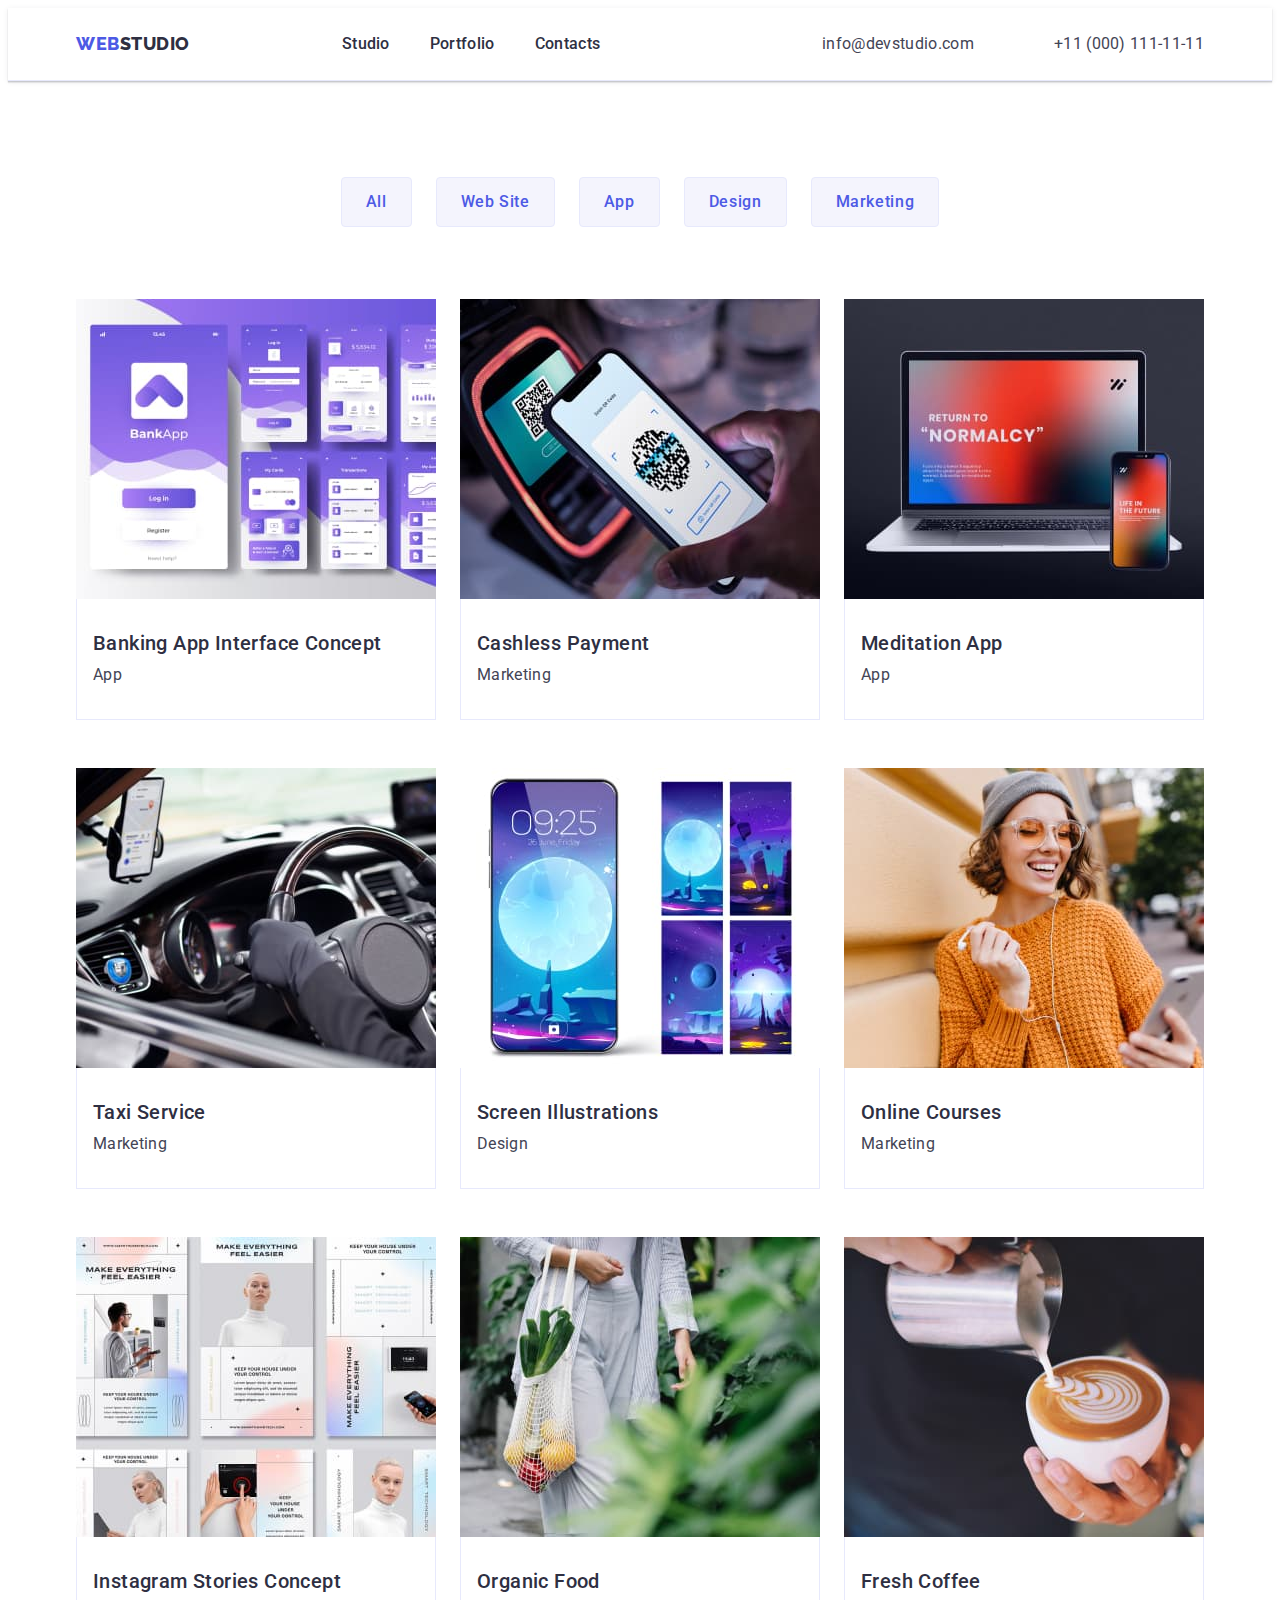
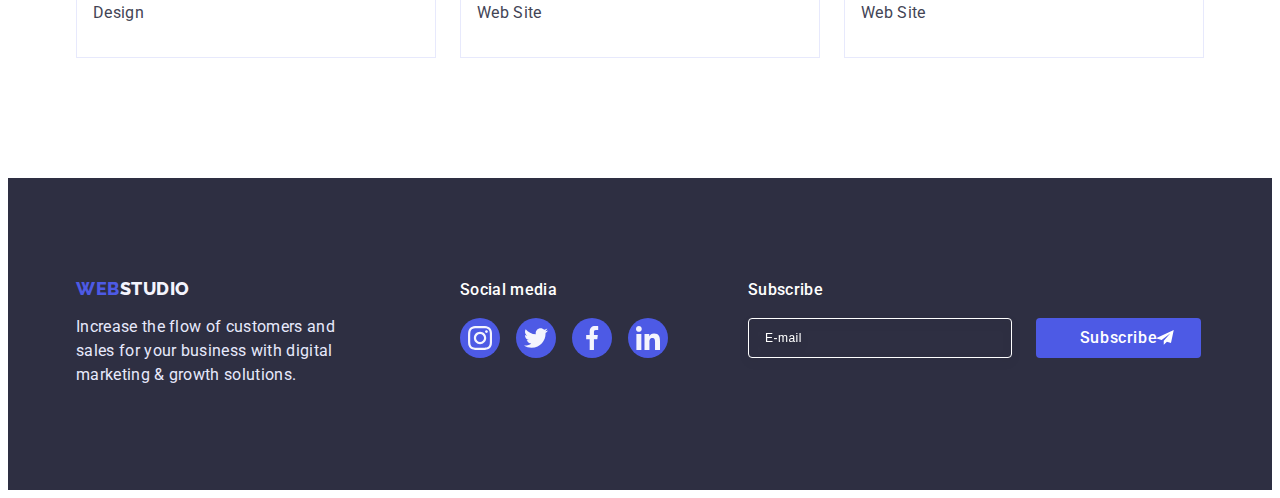
==== commit 9c0a2e94: "update css, html files" ====
--- a/portfolio.html
+++ b/portfolio.html
@@ -332,32 +332,28 @@
             </li>
           </ul>
         </div>
+        <!-- -----Subscribe--------- -->
         <div class="footer-subscribe">
           <p class="sub-text">Subscribe</p>
           <form class="sub-form">
             <label class="sub-form-field-wrapper">
-              <span>
-                <input
-                  type="text"
-                  class="sub-form-input"
-                  name="user_email"
-                  required
-                  pattern="[a-zA-Zа-яА-ЯіІїЇґҐ'єЄ@]+"
-                  placeholder="E-mail"
-                />
-              </span>
+              <input
+                type="email"
+                class="sub-form-input"
+                name="user-email"
+                required
+                pattern="[a-zA-Zа-яА-ЯіІїЇґҐ'єЄ@]+"
+                placeholder="E-mail"
+              />
             </label>
+
+            <button type="submit" class="sub-button">
+              Subscribe
+              <svg class="sub-send-icon" width="24" height="24">
+                <use href="./images/icons.svg#icon-icon-send"></use>
+              </svg>
+            </button>
           </form>
-          <button type="submit" class="sub-button">
-            Subscribe
-            <svg class="sub-send-icon">
-              <use
-                href="./images/icons.svg#icon-icon-send"
-                width="24"
-                height="24"
-              ></use>
-            </svg>
-          </button>
         </div>
       </div>
     </footer>
--- a/css/styles.css
+++ b/css/styles.css
@@ -571,9 +571,13 @@
   margin-bottom: 16px;
 }
 
+.sub-form {
+  display: flex;
+  flex-direction: row;
+  gap: 24px;
+}
+
 .sub-form-field-wrapper {
-  display: flex;
-  flex-direction: row;
   margin-bottom: 8px;
   position: relative;
   gap: 24px;
@@ -600,7 +604,7 @@
   font-style: normal;
   font-weight: 400;
   font-size: 12px;
-  line-height: 2;
+  line-height: 1.5;
   display: flex;
   align-items: center;
   letter-spacing: 0.04em;
@@ -608,27 +612,30 @@
   padding-left: 16px;
   padding-top: 8px;
   padding-bottom: 8px;
+  filter: drop-shadow(0px 4px 4px rgba(0, 0, 0, 0.15));
+}
+
+.sub-form-input::placeholder {
+  color: #ffffff;
 }
 
 .sub-button {
   position: relative;
+  min-width: 165px;
+  height: 40px;
+  display: flex;
+  justify-content: center;
+  align-items: center;
   font-family: inherit;
   font-weight: 500;
   font-size: 16px;
   line-height: 1.5;
-  height: 40px;
-  padding: 8px 64px 8px 24px;
-  gap: 16px;
   letter-spacing: 0.04em;
   color: #ffffff;
-  background: #4d5ae5;
-  box-shadow: 0px 4px 4px rgba(0, 0, 0, 0.15);
+  cursor: pointer;
+  background-color: #4d5ae5;
   border: none;
   border-radius: 4px;
-  cursor: pointer;
-
-  display: block;
-  transition: background-color 250ms cubic-bezier(0.4, 0, 0.2, 1);
 }
 
 .sub-button:is(:hover, :focus) {
@@ -642,6 +649,8 @@
   transform: translateY(-40%);
   width: 24px;
   height: 24px;
+
+  margin-left: 16px;
 }
 
 /* Portfolio */
